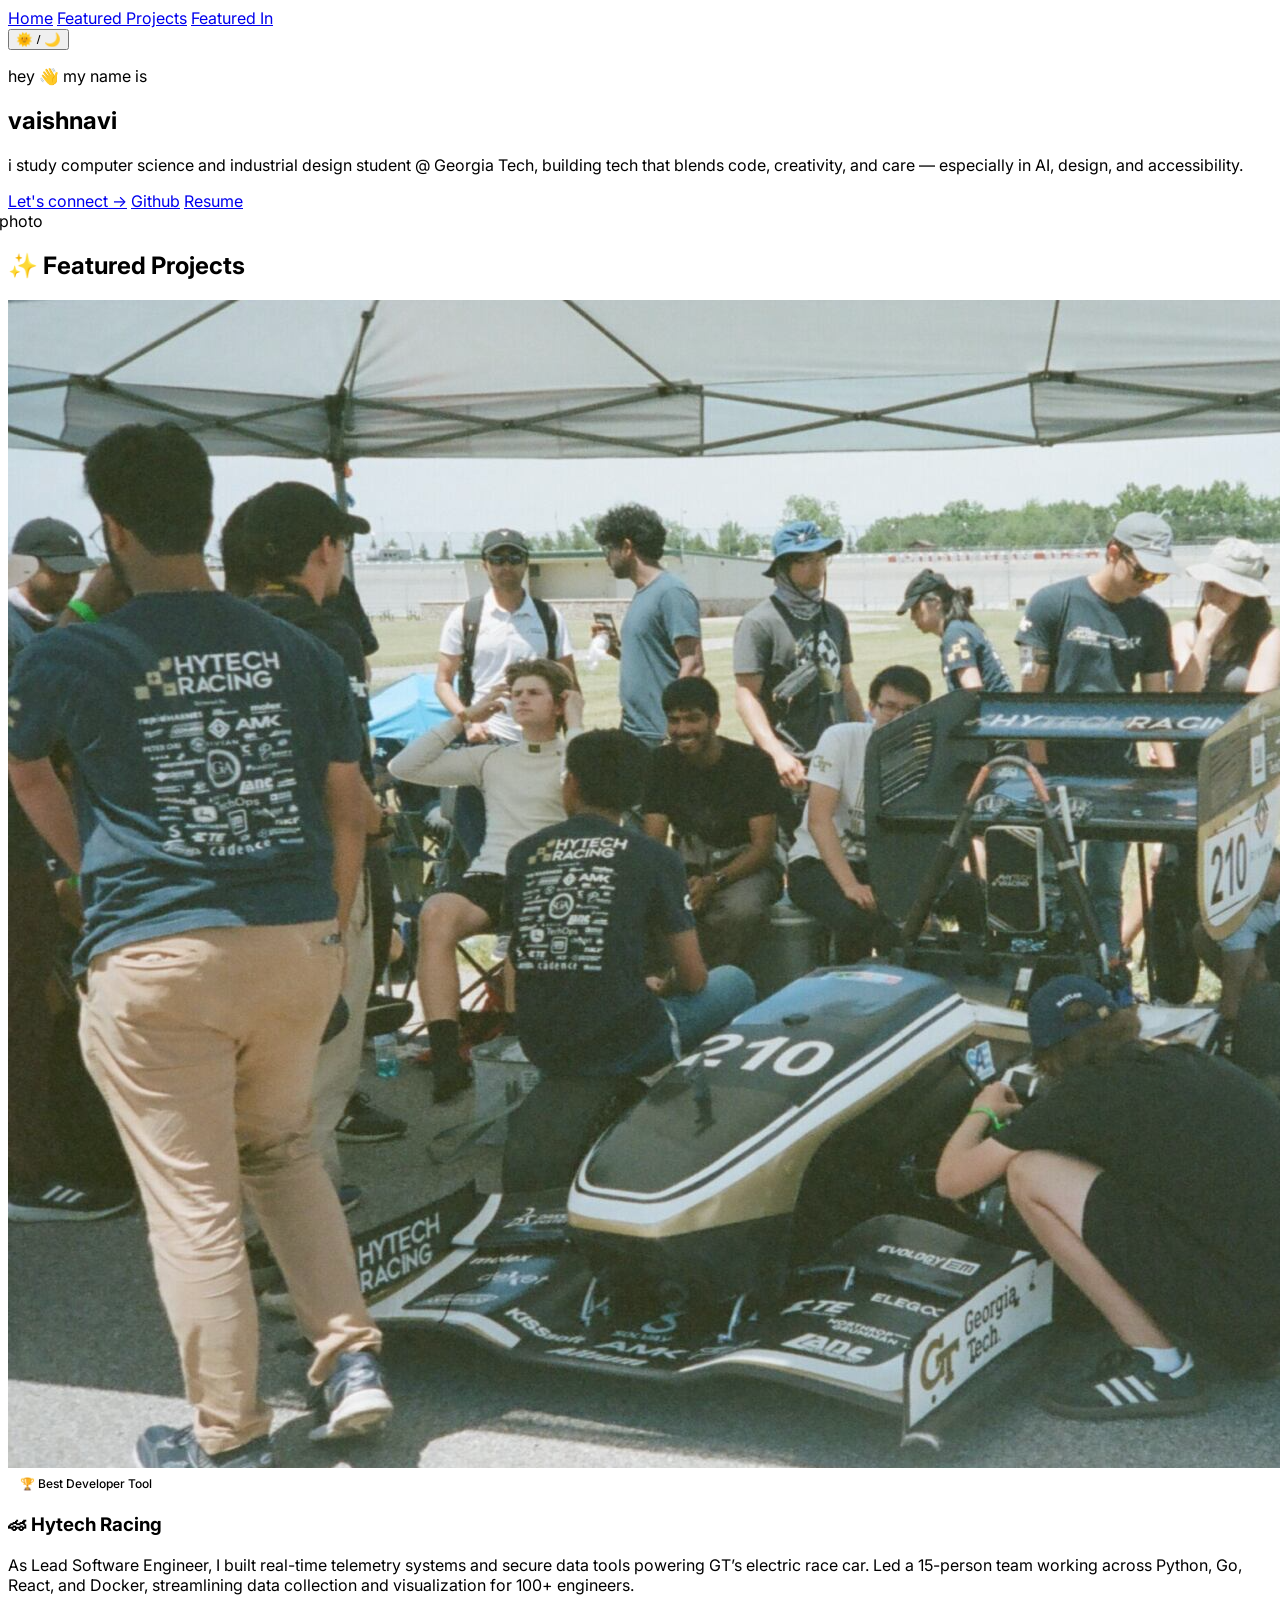
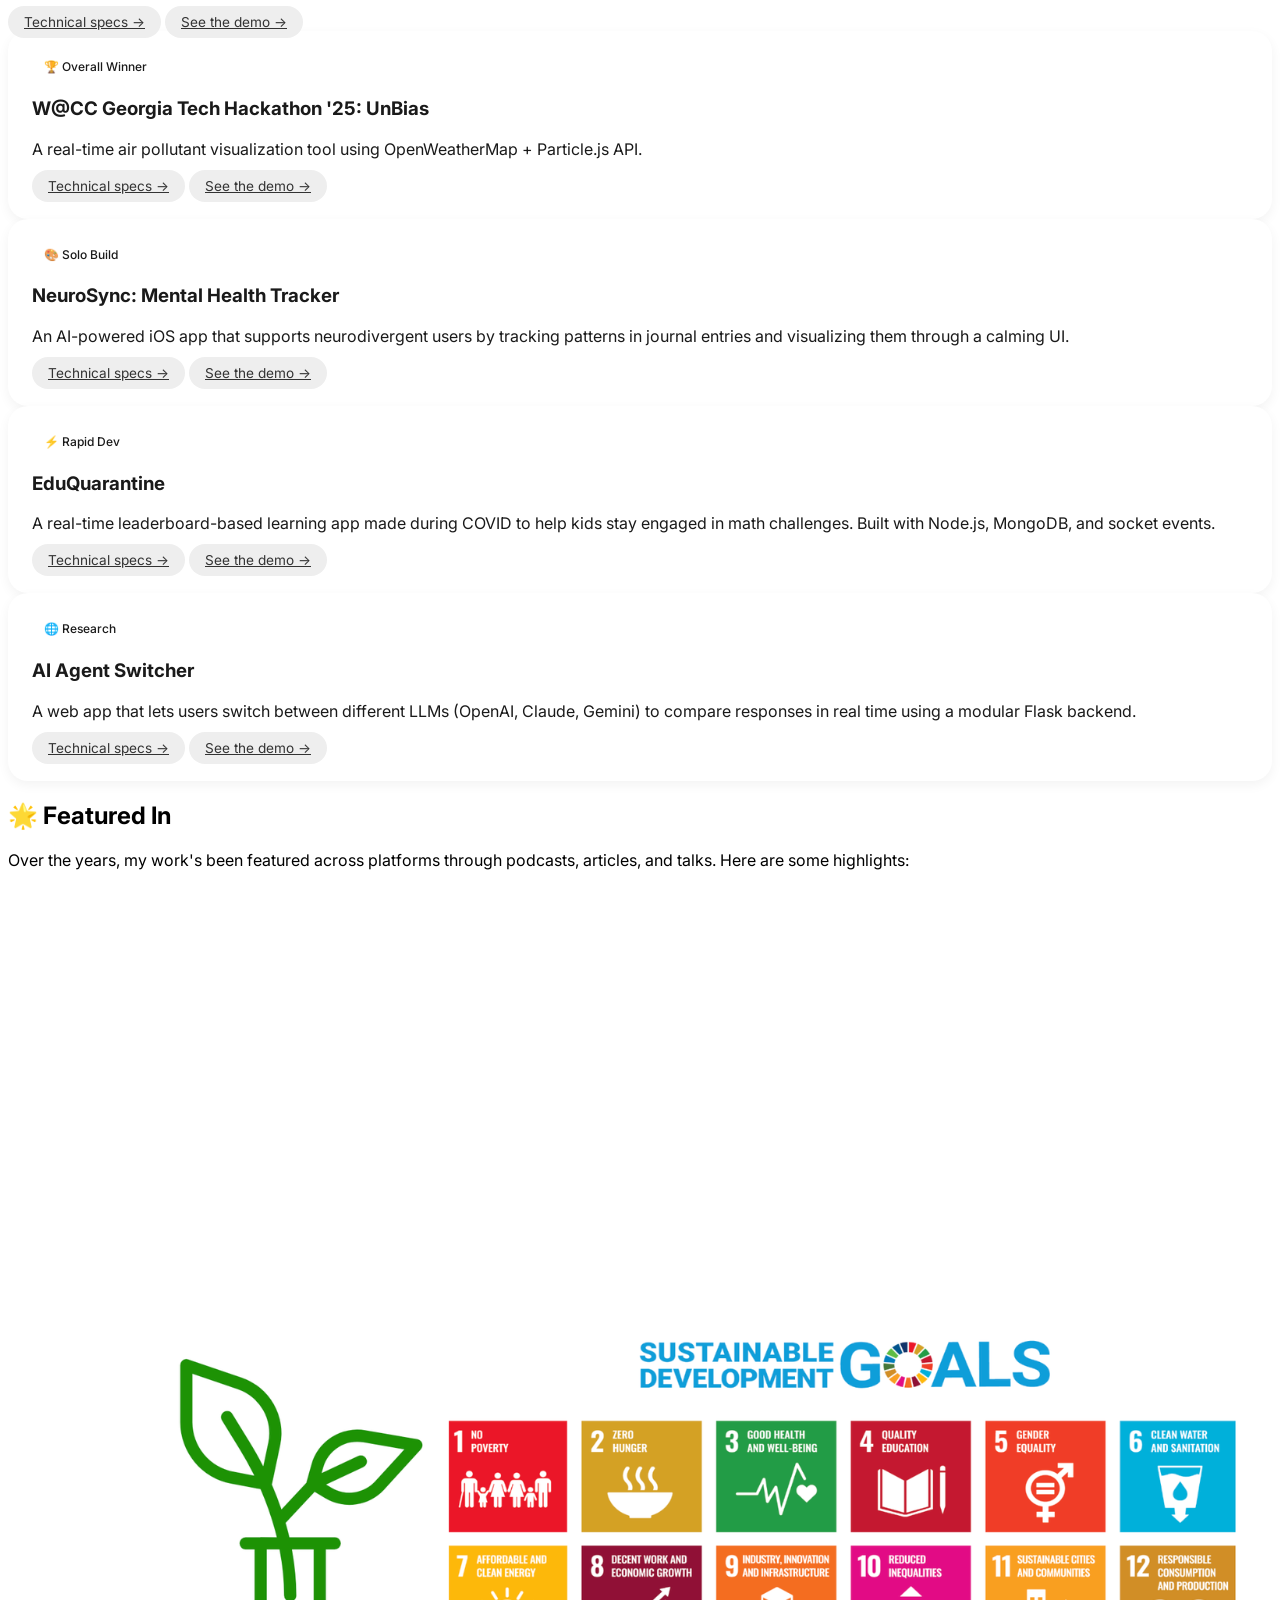
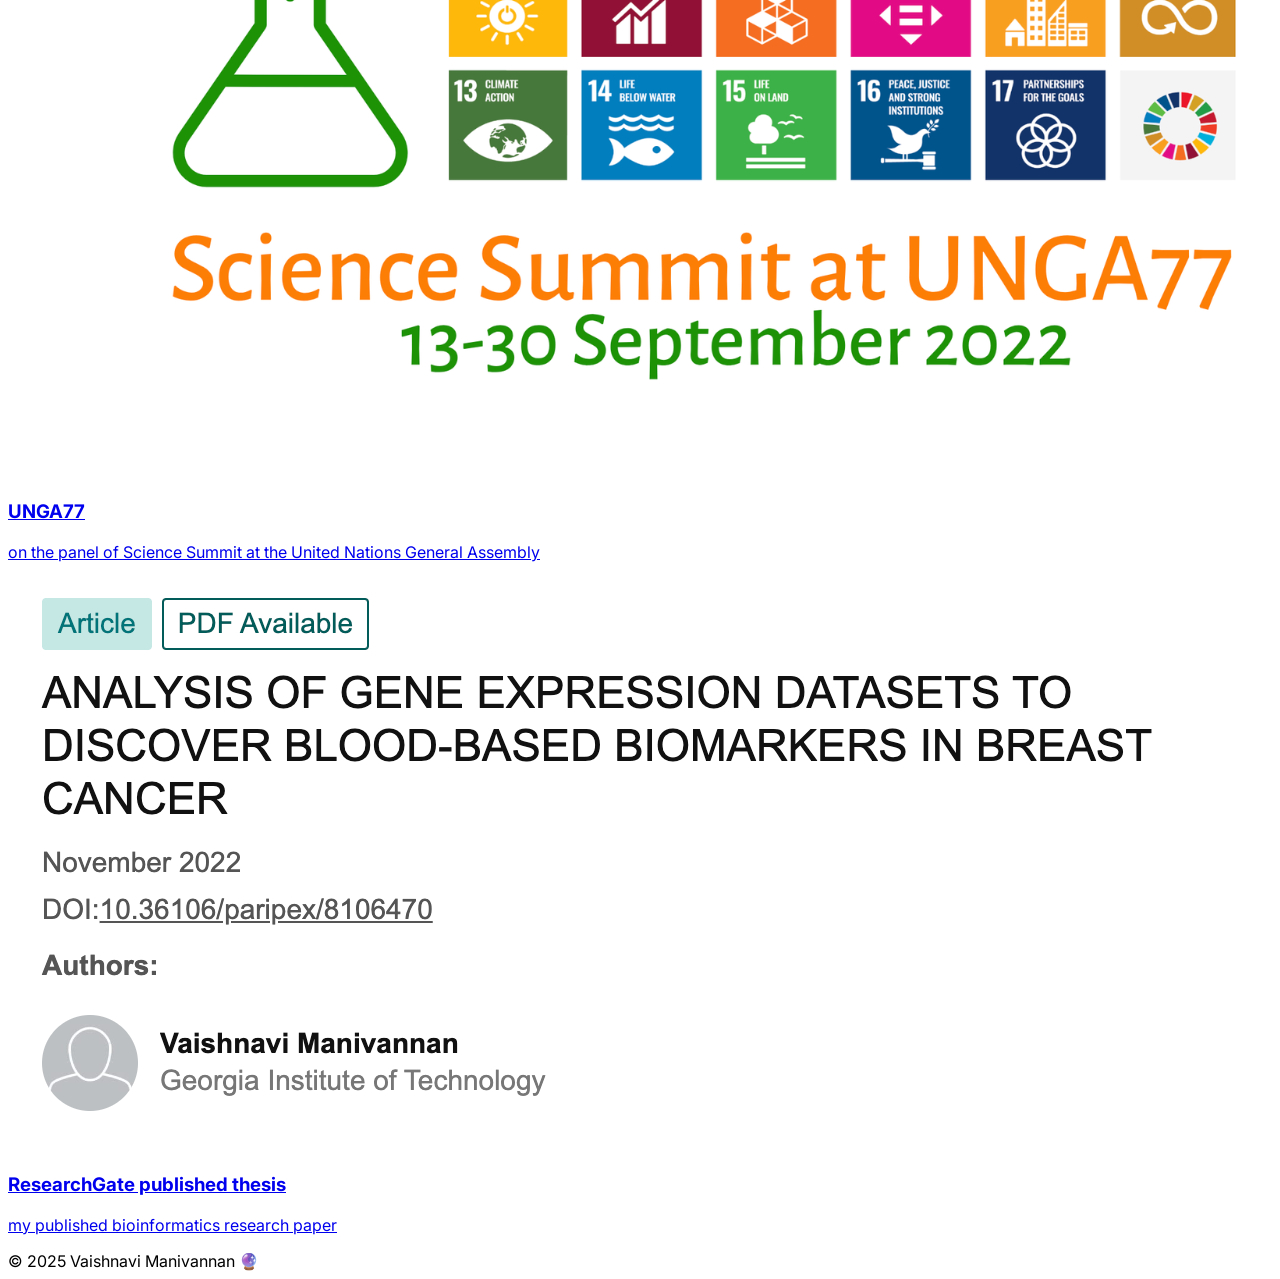
==== index.html @ a36b1615 "Adding portfolio updates" ====
<!DOCTYPE html>
<html lang="en" class="scroll-smooth">
<head>
  <meta charset="UTF-8">
  <title>Vaishnavi — Portfolio</title>
  <meta name="viewport" content="width=device-width, initial-scale=1.0">
  <script src="https://cdn.tailwindcss.com"></script>
  <link href="https://fonts.googleapis.com/css2?family=Inter&display=swap" rel="stylesheet">
  <link rel="stylesheet" href="style.css">
  <style>
    body {
      font-family: 'Inter', sans-serif;
      transition: background-color 0.3s, color 0.3s;
    }

    @keyframes wiggle {
      0%, 100% { transform: rotate(0deg); }
      25% { transform: rotate(10deg); }
      75% { transform: rotate(-10deg); }
    }

    .animate-wiggle {
      display: inline-block;
      animation: wiggle 1.2s infinite ease-in-out;
    }
  </style>
</head>

<body class="bg-white dark:bg-[#181818] text-black dark:text-white transition-colors duration-300">

  <!-- Navigation Bar -->
  <nav class="sticky top-0 z-50 bg-white/80 dark:bg-[#181818]/80 backdrop-blur-md shadow-sm">
    <div class="max-w-6xl mx-auto flex items-center justify-between px-6 py-4">
      <div class="flex space-x-6 font-medium text-sm">
        <a href="#home" class="hover:text-blue-500 transition">Home</a>
        <a href="#projects" class="hover:text-blue-500 transition">Featured Projects</a>
        <a href="#featured" class="hover:text-blue-500 transition">Featured In</a>
      </div>
      <button onclick="toggleMode()" class="px-3 py-1 text-sm rounded-full border border-gray-300 dark:border-white">
        🌞 / 🌙
      </button>
    </div>
  </nav>

  <!-- Hero Section -->
  <section class="px-6 md:px-20 py-20 bg-white dark:bg-[#181818] transition-colors duration-300">
    <div class="max-w-6xl mx-auto flex flex-col md:flex-row items-center justify-between">
      <!-- Left (Text) -->
      <div class="ml-[90px] text-left">
        <p class="text-xl md:text-2xl font-medium mb-2 text-black dark:text-gray-200">
          hey <span class="inline-block animate-wiggle">👋</span> my name is
        </p>
        <h1 class="text-4xl md:text-6xl font-bold italic text-[#fffeb8] font-serif">
          vaishnavi 
        </h1>
        <p class="mt-4 max-w-xl text-sm text-gray-700 dark:text-gray-300">
          i study computer science and industrial design student @ Georgia Tech, building tech that blends code, creativity, and care — especially in AI, design, and accessibility.
        </p>

        <!-- Buttons Row -->
        <div class="mt-6 flex flex-wrap gap-3 justify-center md:justify-start">
          <a href="https://www.linkedin.com/in/vmanivannan/" class="text-sm font-medium px-5 py-2 rounded-full bg-blue-500 text-white hover:bg-blue-600 transition">Let's connect →</a>
          <a href="https://github.com/vaaishnavi" target="_blank" class="text-sm font-medium px-5 py-2 rounded-full bg-[#b8c7bd] text-white hover:opacity-90 transition">Github</a>
          <a href="/VM.pdf" target="_blank" class="text-sm font-medium px-5 py-2 rounded-full bg-[#d4d88b] text-white hover:opacity-90 transition">Resume</a>
        </div>
      </div>

      <!-- Right (Image) -->
      <div class="mt-10 md:mt-0 md:ml-10">
        <img src="headshot.png" alt="Vaishnavi photo" class="w-64 md:w-80 rounded-full shadow-lg" style="position: relative; left: -100px;" />
      </div>
    </div>
  </section>

  <!-- Projects -->
  <section class="py-20 px-4 bg-white dark:bg-[#181818] transition-colors duration-300" 
            id = "projects">
    <h2 class="text-3xl text-center font-semibold mb-10 text-black dark:text-white">✨ Featured Projects</h2>

    <div class="grid md:grid-cols-2 gap-8 max-w-5xl mx-auto">
    <div class="relative rounded-xl overflow-hidden shadow-lg text-white">
        <!-- Background image -->
      <img src="hytech.png" alt="Background" class="absolute inset-0 w-full h-full object-cover z-0" />
      
        <!-- Overlay (for darkening image) -->
      <div class="absolute inset-0 bg-black bg-opacity-50 z-10"></div>
      <!-- Project 1 -->
      <div class="relative z-20 p-6">
        <span class="badge bg-yellow-300">🏆 Best Developer Tool</span>
        <h3 class="text-xl font-bold mt-4">🏎 Hytech Racing</h3>
        <p class="mt-2 text-sm">As Lead Software Engineer, I built real-time telemetry systems and secure data tools powering GT’s electric race car. Led a 15-person team working across Python, Go, React, and Docker, streamlining data collection and visualization for 100+ engineers.</p>
        
        <div class="mt-4 flex gap-3">
          <a href="https://github.com/hytech-racing" class="tag-btn">Technical specs →</a>
          <a href="#" class="tag-btn">See the demo →</a>
        </div>
      </div>
    </div>


      <!-- Project 2 -->
      <div class="project-card">
        <span class="badge bg-green-400">🏆 Overall Winner</span>
        <h3 class="text-xl font-bold mt-4">W@CC Georgia Tech Hackathon '25: UnBias</h3>
        <p class="mt-2 text-sm">A real-time air pollutant visualization tool using OpenWeatherMap + Particle.js API.</p>
        <div class="mt-4 flex gap-2">
          <a href="https://github.com/vaaishnavi/unBias" class="tag-btn">Technical specs →</a>
          <a href="https://devpost.com/software/unbias-1b2t3z" class="tag-btn">See the demo →</a>
        </div>
      </div>

      <!-- Project 3 -->
      <div class="project-card">
        <span class="badge bg-pink-300">🎨 Solo Build</span>
        <h3 class="text-xl font-bold mt-4">NeuroSync: Mental Health Tracker</h3>
        <p class="mt-2 text-sm">An AI-powered iOS app that supports neurodivergent users by tracking patterns in journal entries and visualizing them through a calming UI.</p>
        <div class="mt-4 flex gap-2">
          <a href="#" class="tag-btn">Technical specs →</a>
          <a href="#" class="tag-btn">See the demo →</a>
        </div>
      </div>

      <!-- Project 4 -->
      <div class="project-card">
        <span class="badge bg-purple-300">⚡ Rapid Dev</span>
        <h3 class="text-xl font-bold mt-4">EduQuarantine</h3>
        <p class="mt-2 text-sm">A real-time leaderboard-based learning app made during COVID to help kids stay engaged in math challenges. Built with Node.js, MongoDB, and socket events.</p>
        <div class="mt-4 flex gap-2">
          <a href="#" class="tag-btn">Technical specs →</a>
          <a href="#" class="tag-btn">See the demo →</a>
        </div>
      </div>

      <!-- Project 5 -->
      <div class="project-card">
        <span class="badge bg-blue-300">🌐 Research</span>
        <h3 class="text-xl font-bold mt-4">AI Agent Switcher</h3>
        <p class="mt-2 text-sm">A web app that lets users switch between different LLMs (OpenAI, Claude, Gemini) to compare responses in real time using a modular Flask backend.</p>
        <div class="mt-4 flex gap-2">
          <a href="#" class="tag-btn">Technical specs →</a>
          <a href="#" class="tag-btn">See the demo →</a>
        </div>
      </div>
    </div>
  </section>
  
  <!-- Featured In Section -->
  <section class="py-20 px-4 bg-white dark:bg-[#181818] transition-colors duration-300" id = "featured">
    <h2 class="text-3xl text-center font-semibold mb-10 text-black dark:text-white">🌟 Featured In</h2>
  
    <p class="max-w-3xl mx-auto text-center text-gray-700 dark:text-gray-300 mb-10">
      Over the years, my work's been featured across platforms through podcasts, articles, and talks. Here are some highlights:
    </p>
  
    <div class="grid md:grid-cols-3 gap-8 max-w-6xl mx-auto">
      <!-- Podcast Embed Example -->
      <iframe style="border-radius:12px" src="https://open.spotify.com/embed/show/2CXTQE623lfpGrdzslCeOf?utm_source=generator" width="100%" height="352" frameBorder="0" allowfullscreen="" allow="autoplay; clipboard-write; encrypted-media; fullscreen; picture-in-picture" loading="lazy"></iframe>
  
      <!-- Website Preview Card -->
      <a href="https://ssunga77.sched.com/event/14WFb/ref-19047-bridging-the-gender-gap-in-steam-the-youth-perspective" target="_blank" class="relative block rounded-xl overflow-hidden shadow-md hover:shadow-xl transition">
        <img src="article-preview.jpg" alt="Article preview" class="w-full h-48 object-cover">
        <div class="absolute bottom-0 bg-black/70 text-white w-full p-4">
          <h3 class="text-lg font-semibold">UNGA77</h3>
          <p class="text-sm">on the panel of Science Summit at the United Nations General Assembly</p>
        </div>
      </a>
      <!-- Website Preview Card -->
      <a href="https://www.researchgate.net/publication/366220136_ANALYSIS_OF_GENE_EXPRESSION_DATASETS_TO_DISCOVER_BLOOD-BASED_BIOMARKERS_IN_BREAST_CANCER" target="_blank" class="relative block rounded-xl overflow-hidden shadow-md hover:shadow-xl transition">
        <img src="researchgate.jpg" alt="Research Gate " class="w-full h-48 object-cover">
        <div class="absolute bottom-0 bg-black/70 text-white w-full p-4">
          <h3 class="text-lg font-semibold">ResearchGate published thesis</h3>
          <p class="text-sm">my published bioinformatics research paper</p>
        </div>
      </a>
  
      <!-- TEDx or YouTube Video 
      <iframe width="100%" height="215" src="https://www.researchgate.net/publication/366220136_ANALYSIS_OF_GENE_EXPRESSION_DATASETS_TO_DISCOVER_BLOOD-BASED_BIOMARKERS_IN_BREAST_CANCER" title="ResearchGate" frameborder="0" allowfullscreen class="rounded-xl"></iframe>
    </div>
  </section> -->


  <!-- Footer -->
  <footer class="text-center text-sm py-6 text-gray-500 dark:text-gray-400 text-center">
    © 2025 Vaishnavi Manivannan 🔮 
  </footer>

  <script>
    function toggleMode() {
      document.documentElement.classList.toggle("dark");
    }
  </script>
</body>
</html>
---- style.css ----
.project-card {
    background-color: #ffffff;
    color: #1a1a1a;
    padding: 1.5rem;
    border-radius: 1.25rem;
    box-shadow: 0 4px 12px rgba(0, 0, 0, 0.05);
    transition: background-color 0.3s ease, color 0.3s ease;
  }
  
  html.dark .project-card {
    background-color: #262626;
    color: white;
  }
  
  .badge {
    font-size: 0.75rem;
    padding: 0.25rem 0.75rem;
    border-radius: 9999px;
    font-weight: 500;
    display: inline-block;
  }
  
  .tag-btn {
    font-size: 0.85rem;
    padding: 0.5rem 1rem;
    border-radius: 9999px;
    background-color: #eee;
    color: #333;
    transition: background 0.2s ease;
  }
  
  .tag-btn:hover {
    background-color: #ddd;
  }
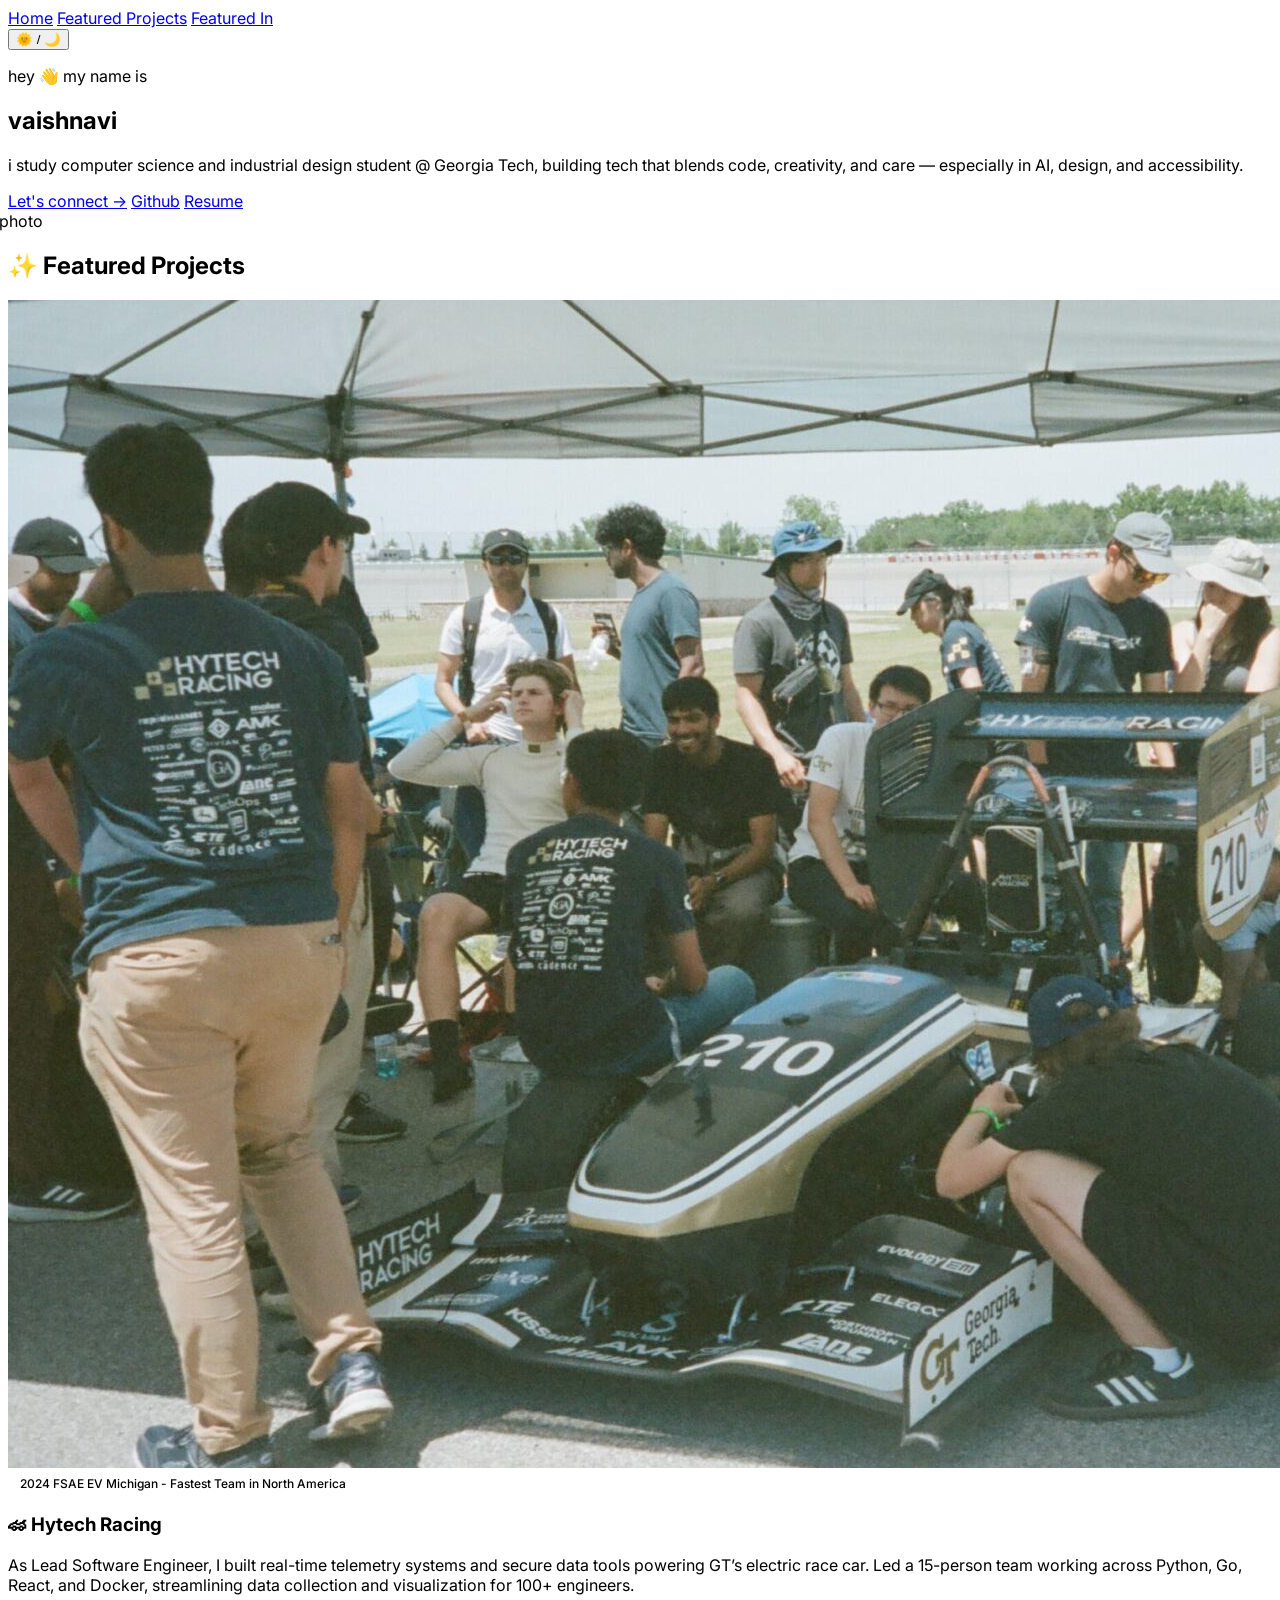
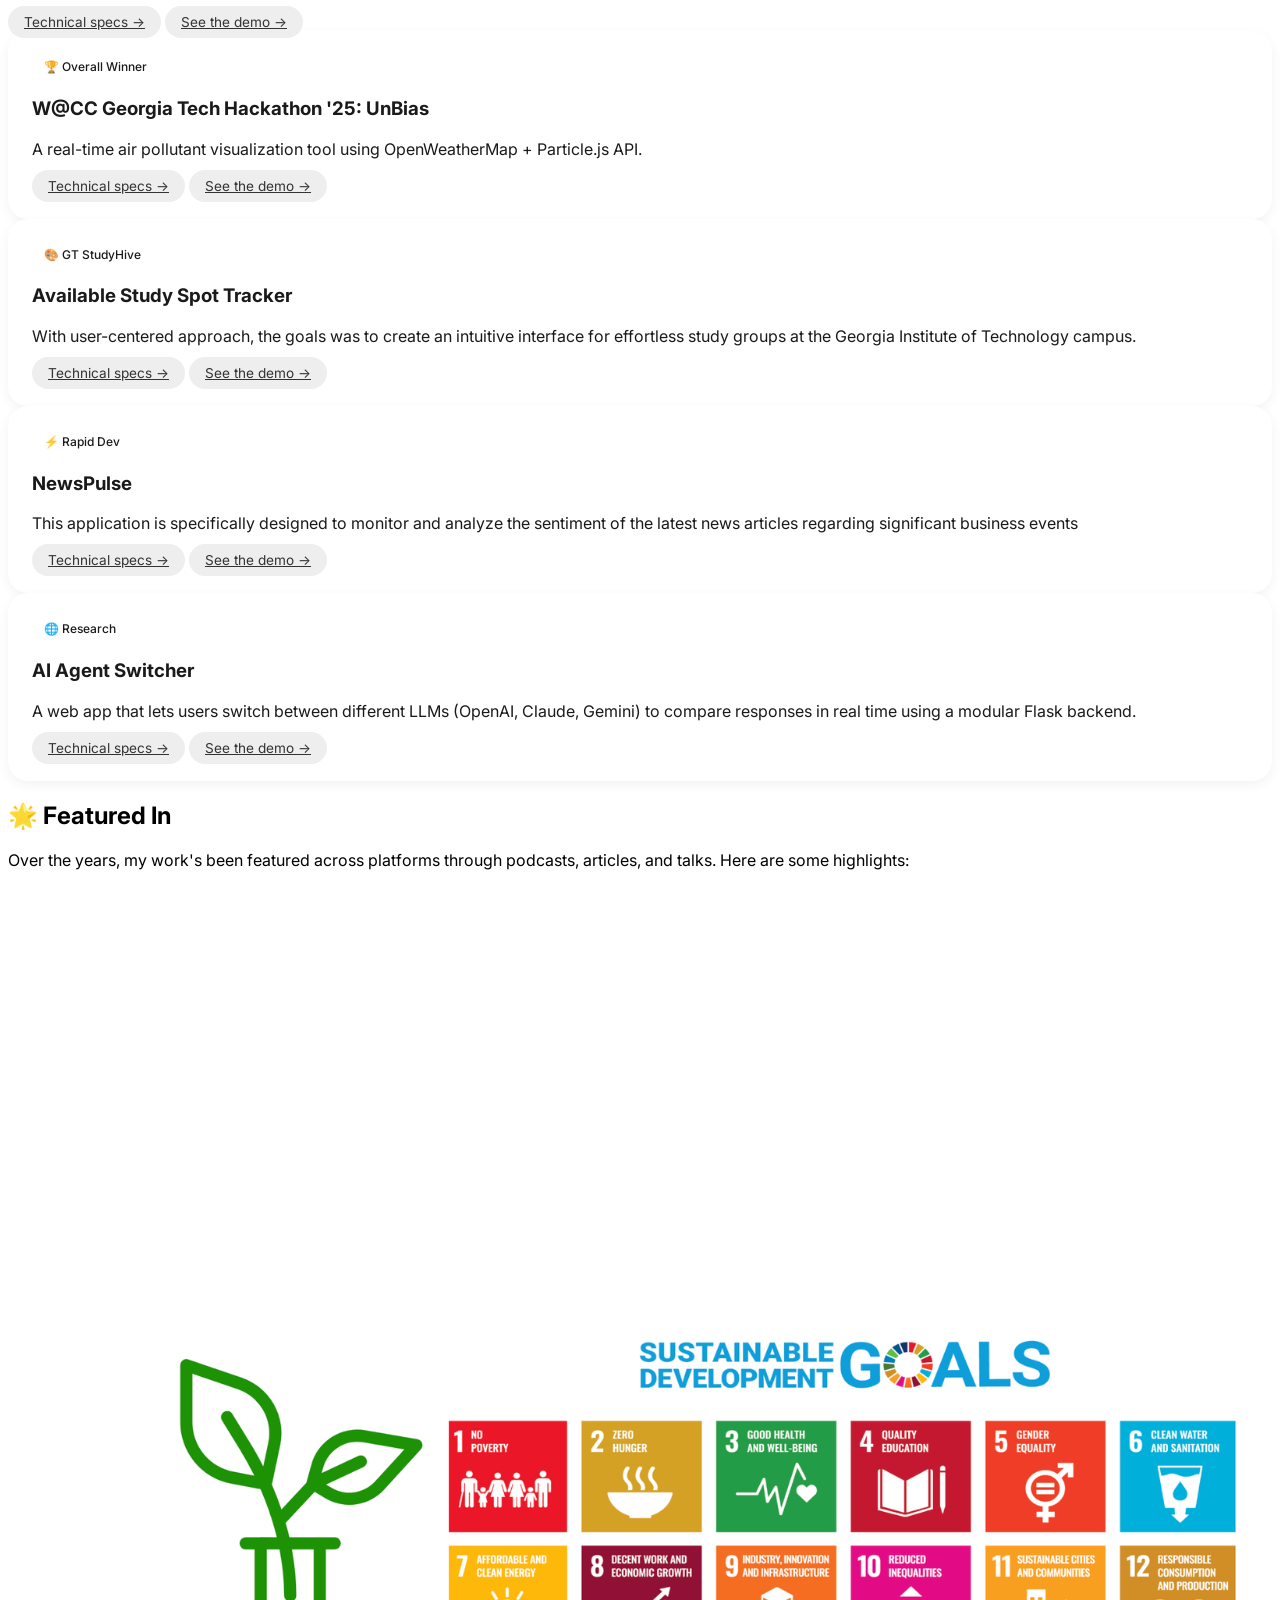
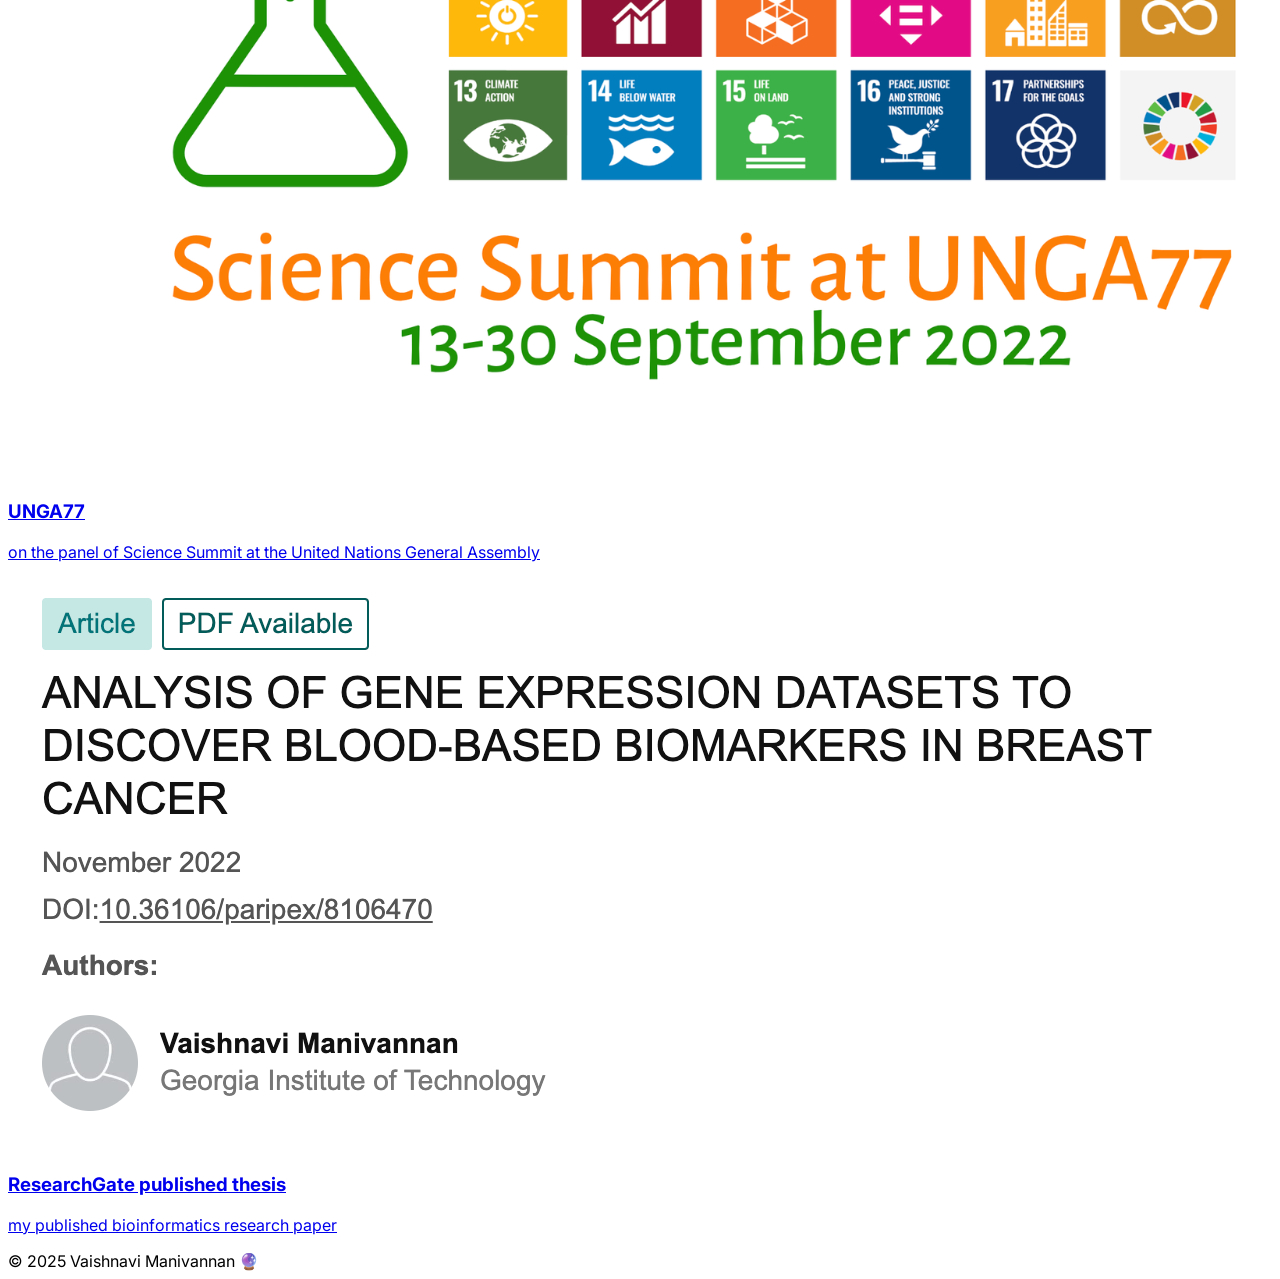
==== commit 859cff66: "Update index.html with new changes" ====
--- a/index.html
+++ b/index.html
@@ -86,7 +86,7 @@
       <div class="absolute inset-0 bg-black bg-opacity-50 z-10"></div>
       <!-- Project 1 -->
       <div class="relative z-20 p-6">
-        <span class="badge bg-yellow-300">🏆 Best Developer Tool</span>
+        <span class="badge bg-yellow-300">2024 FSAE EV Michigan - Fastest Team in North America</span>
         <h3 class="text-xl font-bold mt-4">🏎 Hytech Racing</h3>
         <p class="mt-2 text-sm">As Lead Software Engineer, I built real-time telemetry systems and secure data tools powering GT’s electric race car. Led a 15-person team working across Python, Go, React, and Docker, streamlining data collection and visualization for 100+ engineers.</p>
         
@@ -111,23 +111,23 @@
 
       <!-- Project 3 -->
       <div class="project-card">
-        <span class="badge bg-pink-300">🎨 Solo Build</span>
-        <h3 class="text-xl font-bold mt-4">NeuroSync: Mental Health Tracker</h3>
-        <p class="mt-2 text-sm">An AI-powered iOS app that supports neurodivergent users by tracking patterns in journal entries and visualizing them through a calming UI.</p>
+        <span class="badge bg-pink-300">🎨 GT StudyHive</span>
+        <h3 class="text-xl font-bold mt-4">Available Study Spot Tracker</h3>
+        <p class="mt-2 text-sm">With user-centered approach, the goals was to create an intuitive interface for effortless study groups at the Georgia Institute of Technology campus.</p>
         <div class="mt-4 flex gap-2">
-          <a href="#" class="tag-btn">Technical specs →</a>
-          <a href="#" class="tag-btn">See the demo →</a>
+          <a href="https://github.com/vaaishnavi/GTStudyHive" class="tag-btn">Technical specs →</a>
+          <a href="https://github.com/vaaishnavi/GTStudyHive" class="tag-btn">See the demo →</a>
         </div>
       </div>
 
       <!-- Project 4 -->
       <div class="project-card">
         <span class="badge bg-purple-300">⚡ Rapid Dev</span>
-        <h3 class="text-xl font-bold mt-4">EduQuarantine</h3>
-        <p class="mt-2 text-sm">A real-time leaderboard-based learning app made during COVID to help kids stay engaged in math challenges. Built with Node.js, MongoDB, and socket events.</p>
+        <h3 class="text-xl font-bold mt-4">NewsPulse</h3>
+        <p class="mt-2 text-sm">This application is specifically designed to monitor and analyze the sentiment of the latest news articles regarding significant business events</p>
         <div class="mt-4 flex gap-2">
-          <a href="#" class="tag-btn">Technical specs →</a>
-          <a href="#" class="tag-btn">See the demo →</a>
+          <a href="https://github.com/vaaishnavi/NewsPulse" class="tag-btn">Technical specs →</a>
+          <a href="https://github.com/vaaishnavi/NewsPulse" class="tag-btn">See the demo →</a>
         </div>
       </div>
 
@@ -137,8 +137,8 @@
         <h3 class="text-xl font-bold mt-4">AI Agent Switcher</h3>
         <p class="mt-2 text-sm">A web app that lets users switch between different LLMs (OpenAI, Claude, Gemini) to compare responses in real time using a modular Flask backend.</p>
         <div class="mt-4 flex gap-2">
-          <a href="#" class="tag-btn">Technical specs →</a>
-          <a href="#" class="tag-btn">See the demo →</a>
+          <a href="https://github.com/luna18fairy/ai-agent-files" class="tag-btn">Technical specs →</a>
+          <a href="https://github.com/luna18fairy/ai-agent-files" class="tag-btn">See the demo →</a>
         </div>
       </div>
     </div>
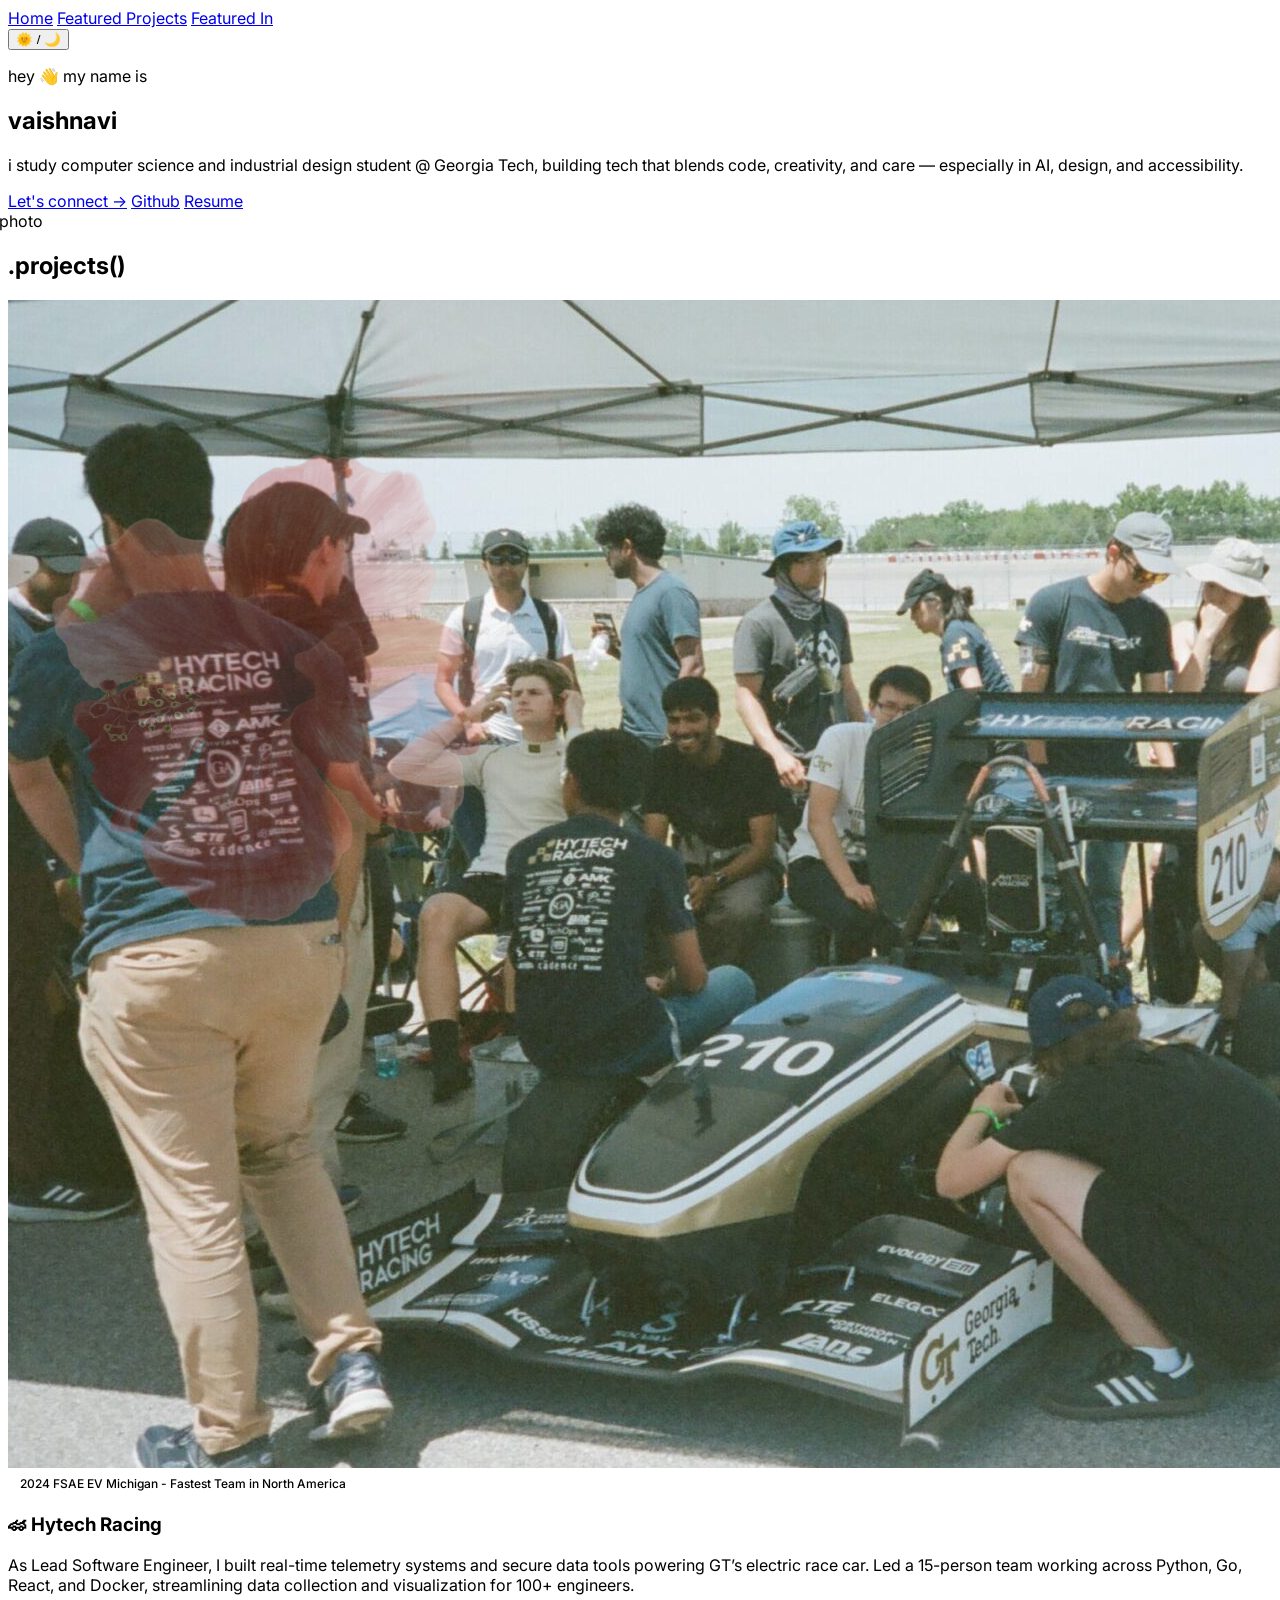
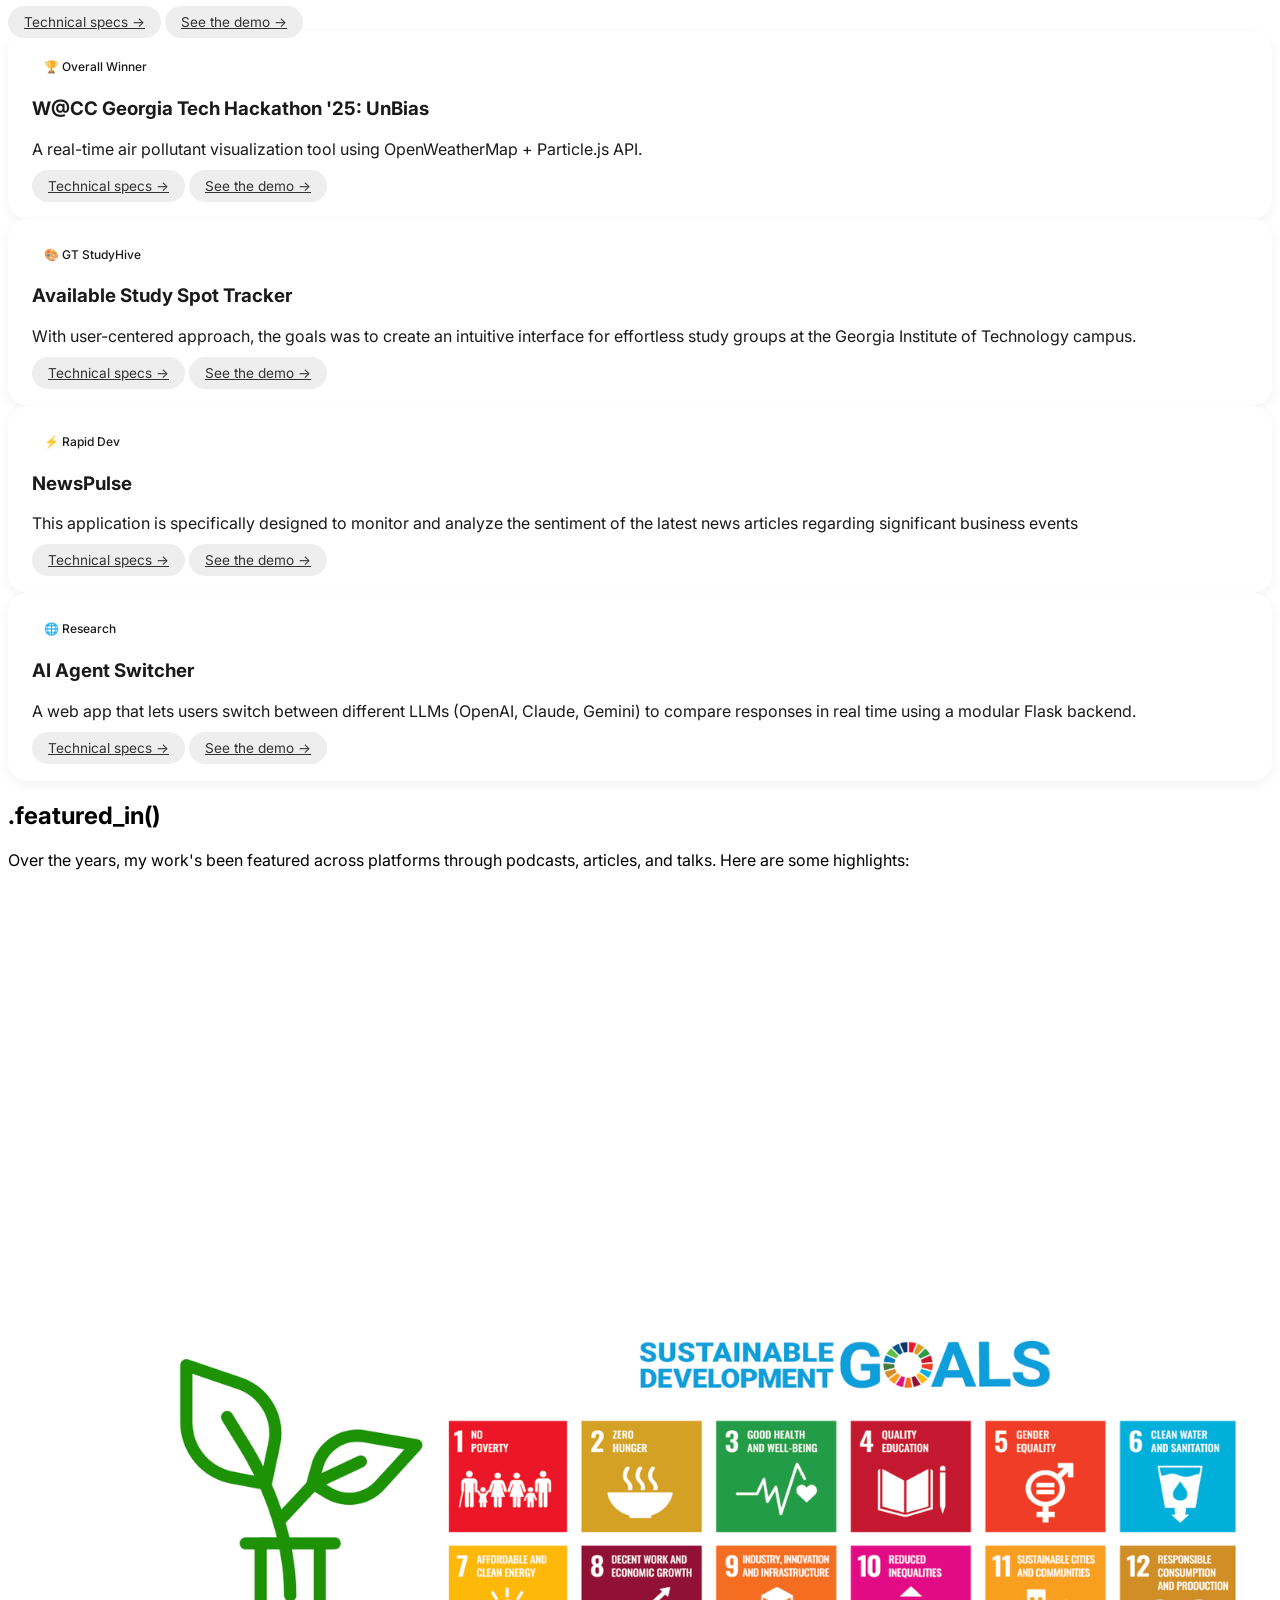
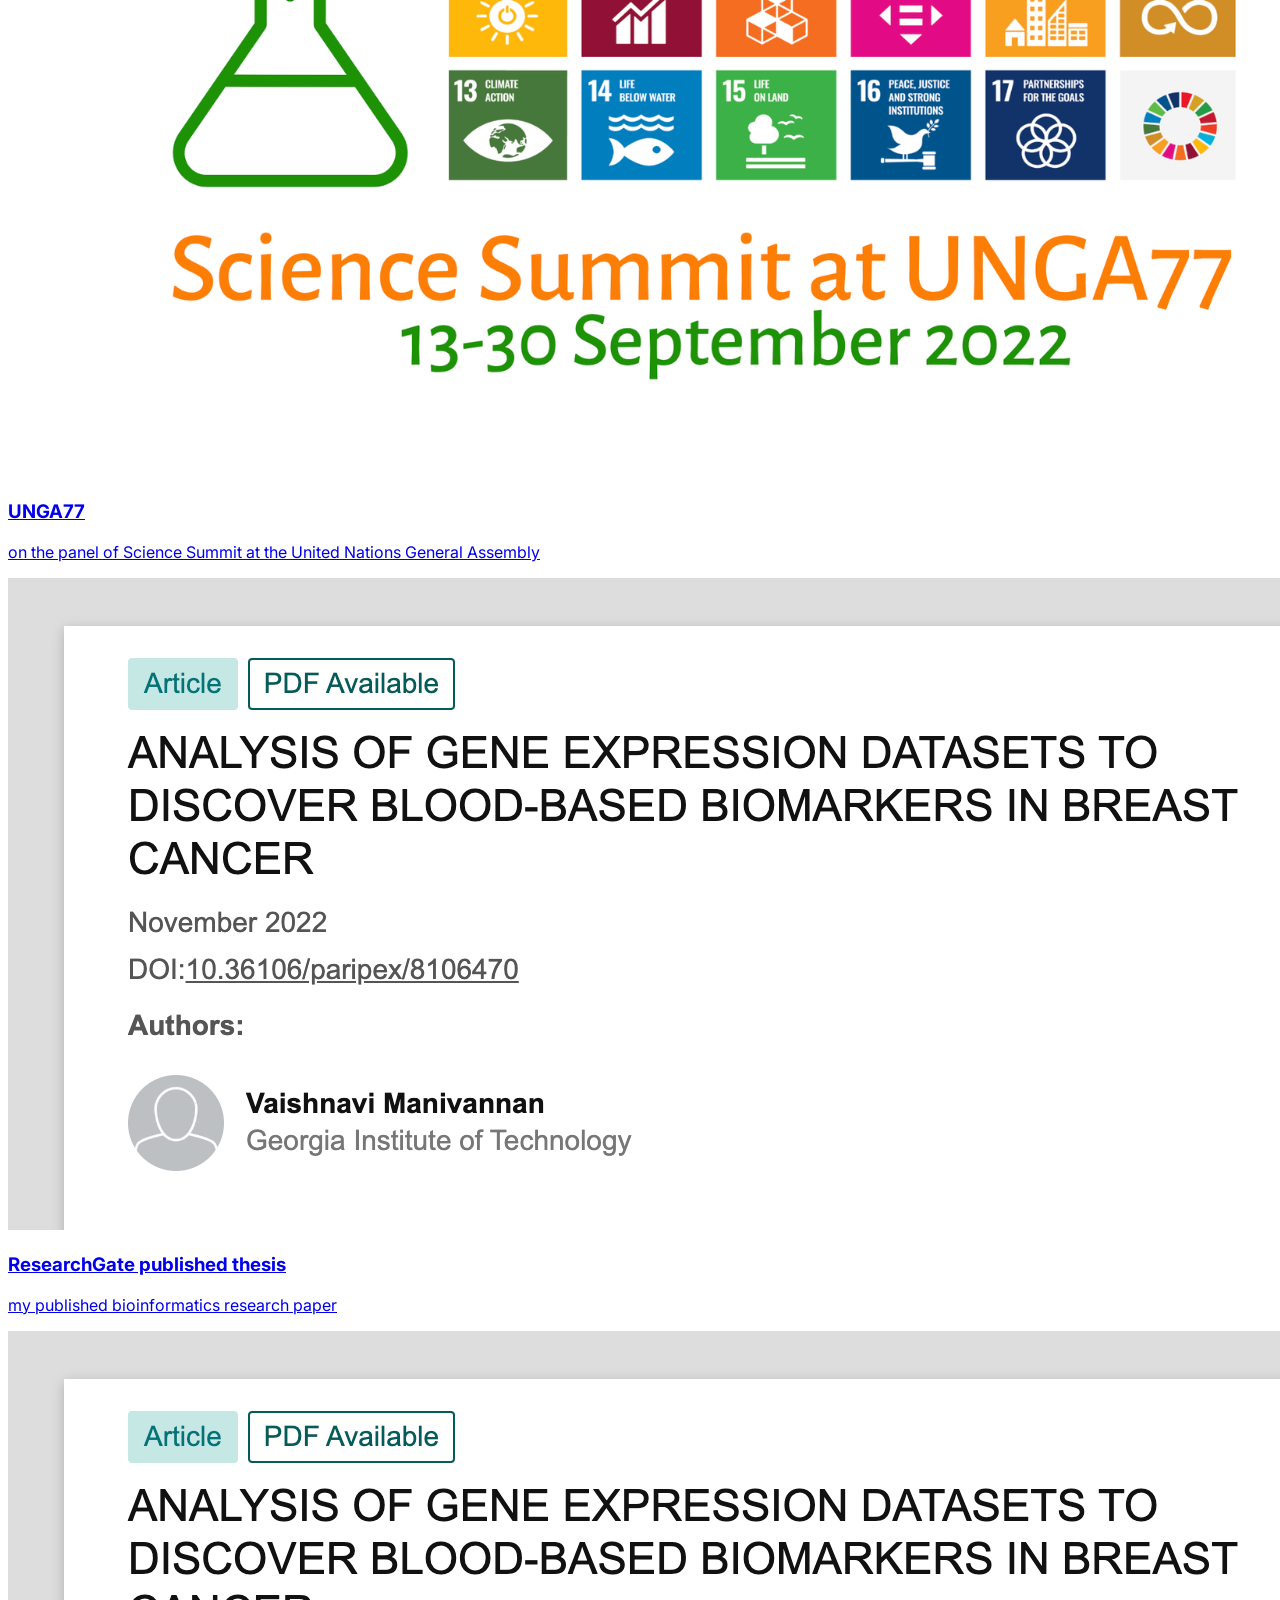
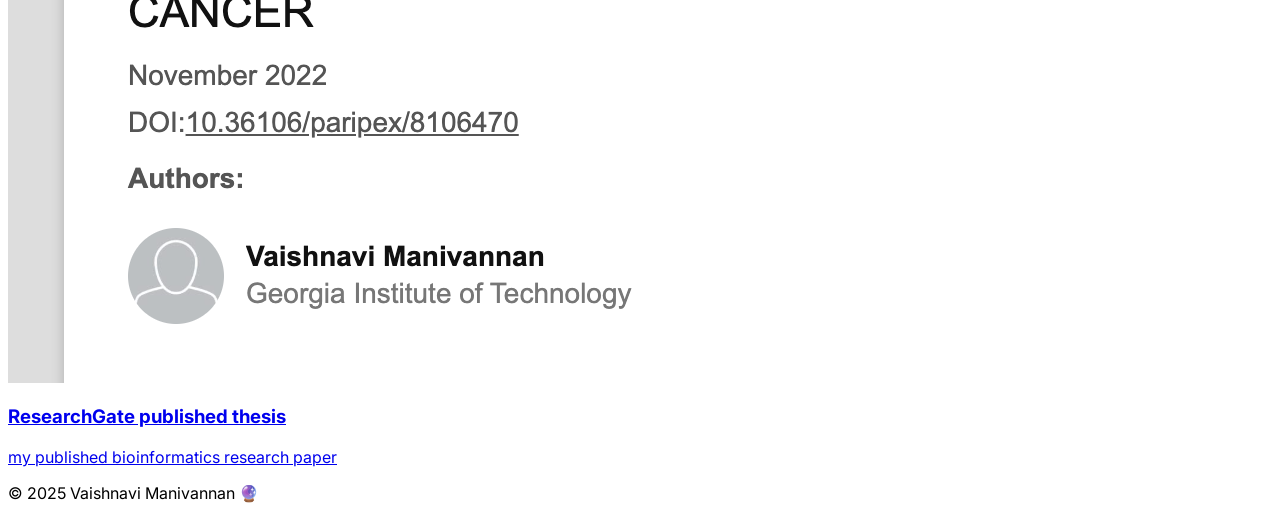
==== commit e201ed21: "Updates to index and added graphics" ====
--- a/index.html
+++ b/index.html
@@ -68,6 +68,7 @@
       <!-- Right (Image) -->
       <div class="mt-10 md:mt-0 md:ml-10">
         <img src="headshot.png" alt="Vaishnavi photo" class="w-64 md:w-80 rounded-full shadow-lg" style="position: relative; left: -100px;" />
+        <img src="hibiscus.png" alt="Flower" class="background-image" style="position: absolute; top: 370px; left: 50px; width: 450px; height: 600px; z-index: 0; opacity: 0.3;">
       </div>
     </div>
   </section>
@@ -75,7 +76,7 @@
   <!-- Projects -->
   <section class="py-20 px-4 bg-white dark:bg-[#181818] transition-colors duration-300" 
             id = "projects">
-    <h2 class="text-3xl text-center font-semibold mb-10 text-black dark:text-white">✨ Featured Projects</h2>
+    <h2 class="text-3xl text-center font-semibold mb-10 text-black dark:text-white">.projects()</h2>
 
     <div class="grid md:grid-cols-2 gap-8 max-w-5xl mx-auto">
     <div class="relative rounded-xl overflow-hidden shadow-lg text-white">
@@ -146,7 +147,7 @@
   
   <!-- Featured In Section -->
   <section class="py-20 px-4 bg-white dark:bg-[#181818] transition-colors duration-300" id = "featured">
-    <h2 class="text-3xl text-center font-semibold mb-10 text-black dark:text-white">🌟 Featured In</h2>
+    <h2 class="text-3xl text-center font-semibold mb-10 text-black dark:text-white">.featured_in()</h2>
   
     <p class="max-w-3xl mx-auto text-center text-gray-700 dark:text-gray-300 mb-10">
       Over the years, my work's been featured across platforms through podcasts, articles, and talks. Here are some highlights:
@@ -172,6 +173,14 @@
           <p class="text-sm">my published bioinformatics research paper</p>
         </div>
       </a>
+      <!-- Website Preview Card -->
+      <a href="https://www.researchgate.net/publication/366220136_ANALYSIS_OF_GENE_EXPRESSION_DATASETS_TO_DISCOVER_BLOOD-BASED_BIOMARKERS_IN_BREAST_CANCER" target="_blank" class="relative block rounded-xl overflow-hidden shadow-md hover:shadow-xl transition">
+        <img src="researchgate.jpg" alt="Research Gate " class="w-full h-48 object-cover">
+        <div class="absolute bottom-0 bg-black/70 text-white w-full p-4">
+          <h3 class="text-lg font-semibold">ResearchGate published thesis</h3>
+          <p class="text-sm">my published bioinformatics research paper</p>
+        </div>
+      </a>
   
       <!-- TEDx or YouTube Video 
       <iframe width="100%" height="215" src="https://www.researchgate.net/publication/366220136_ANALYSIS_OF_GENE_EXPRESSION_DATASETS_TO_DISCOVER_BLOOD-BASED_BIOMARKERS_IN_BREAST_CANCER" title="ResearchGate" frameborder="0" allowfullscreen class="rounded-xl"></iframe>
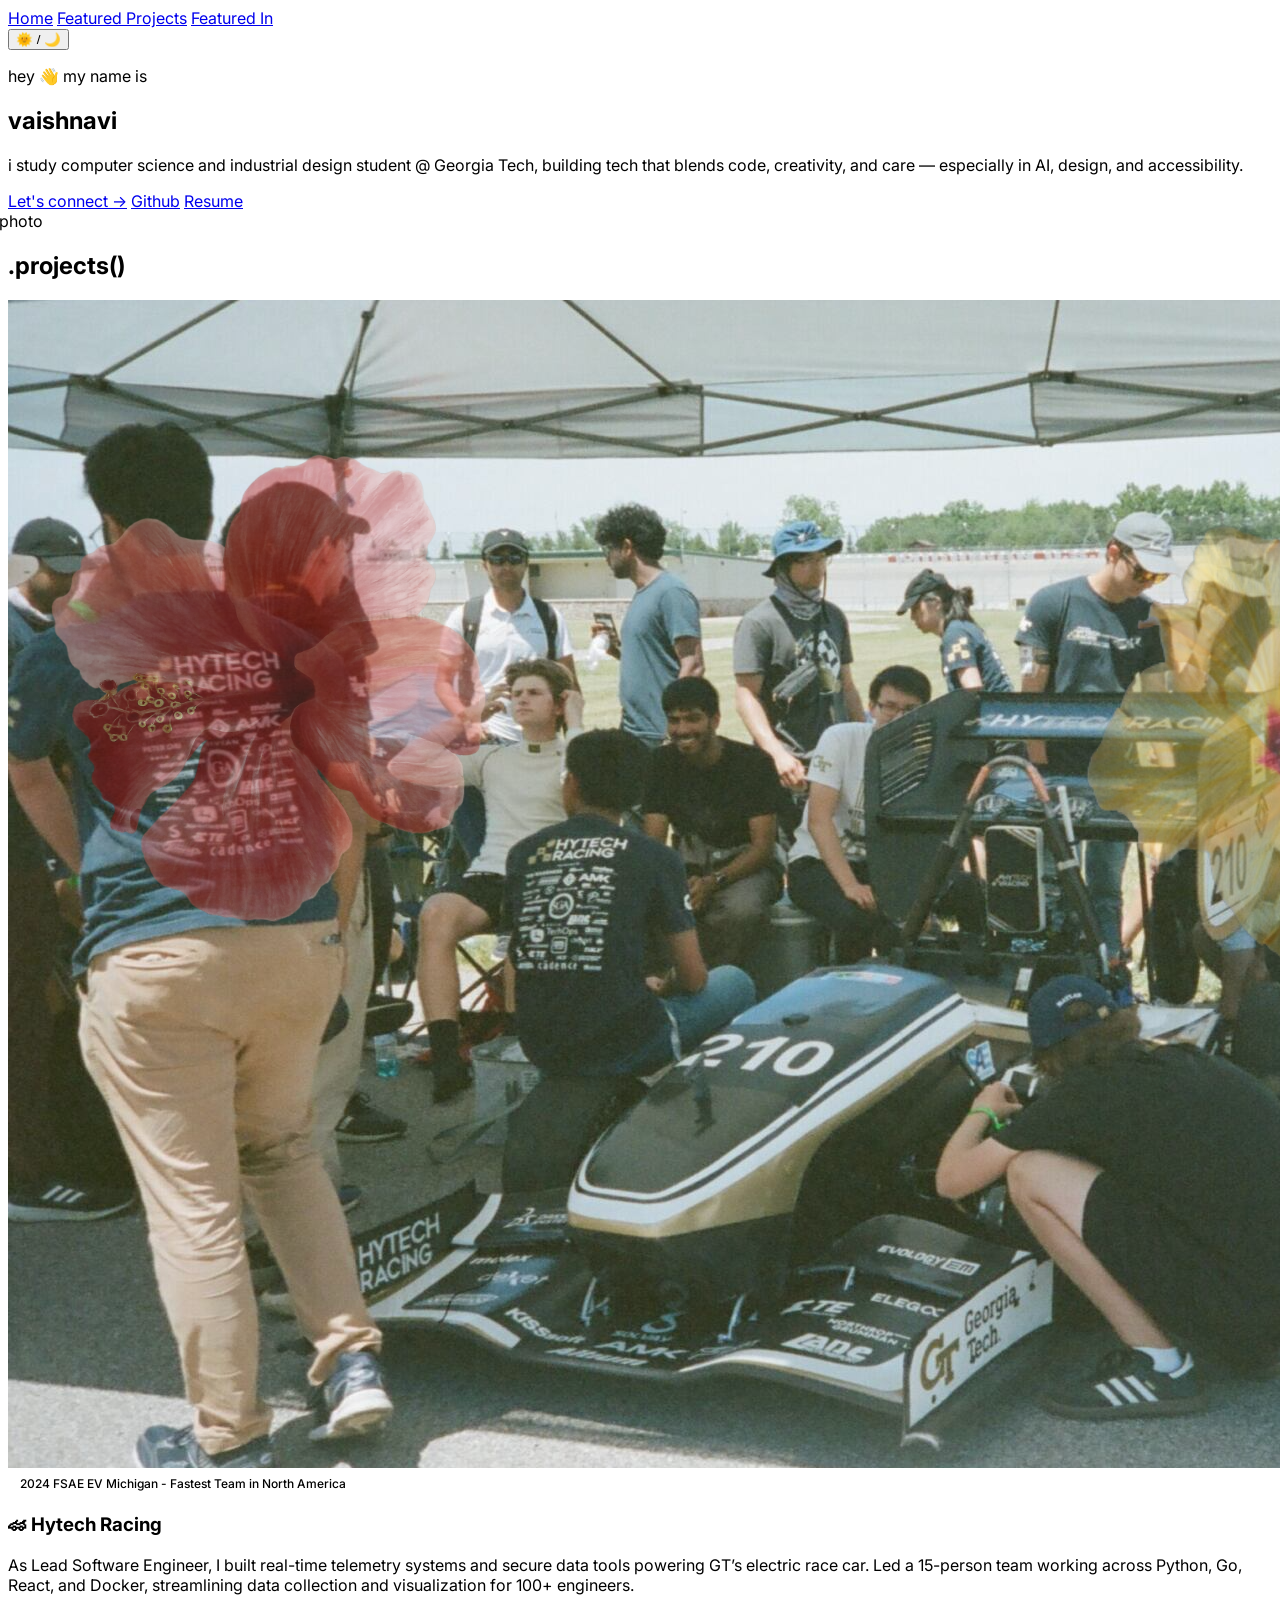
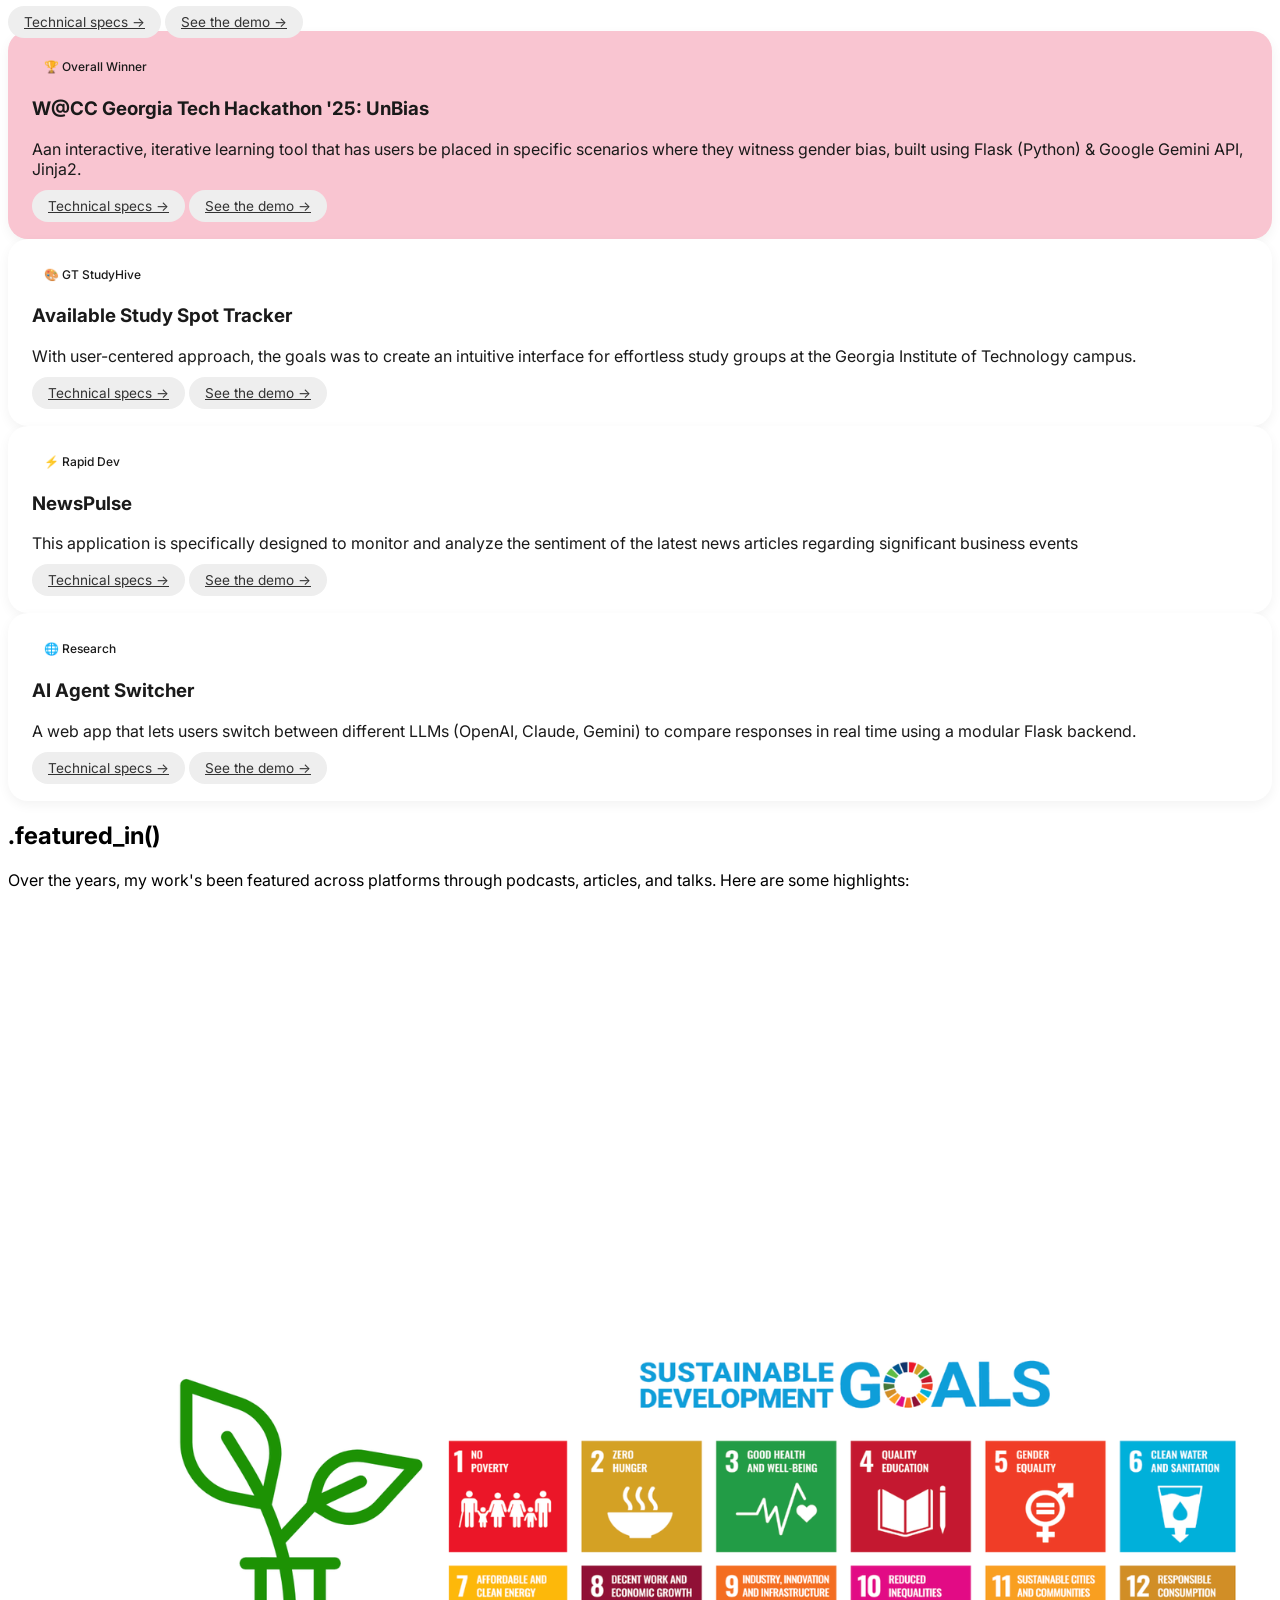
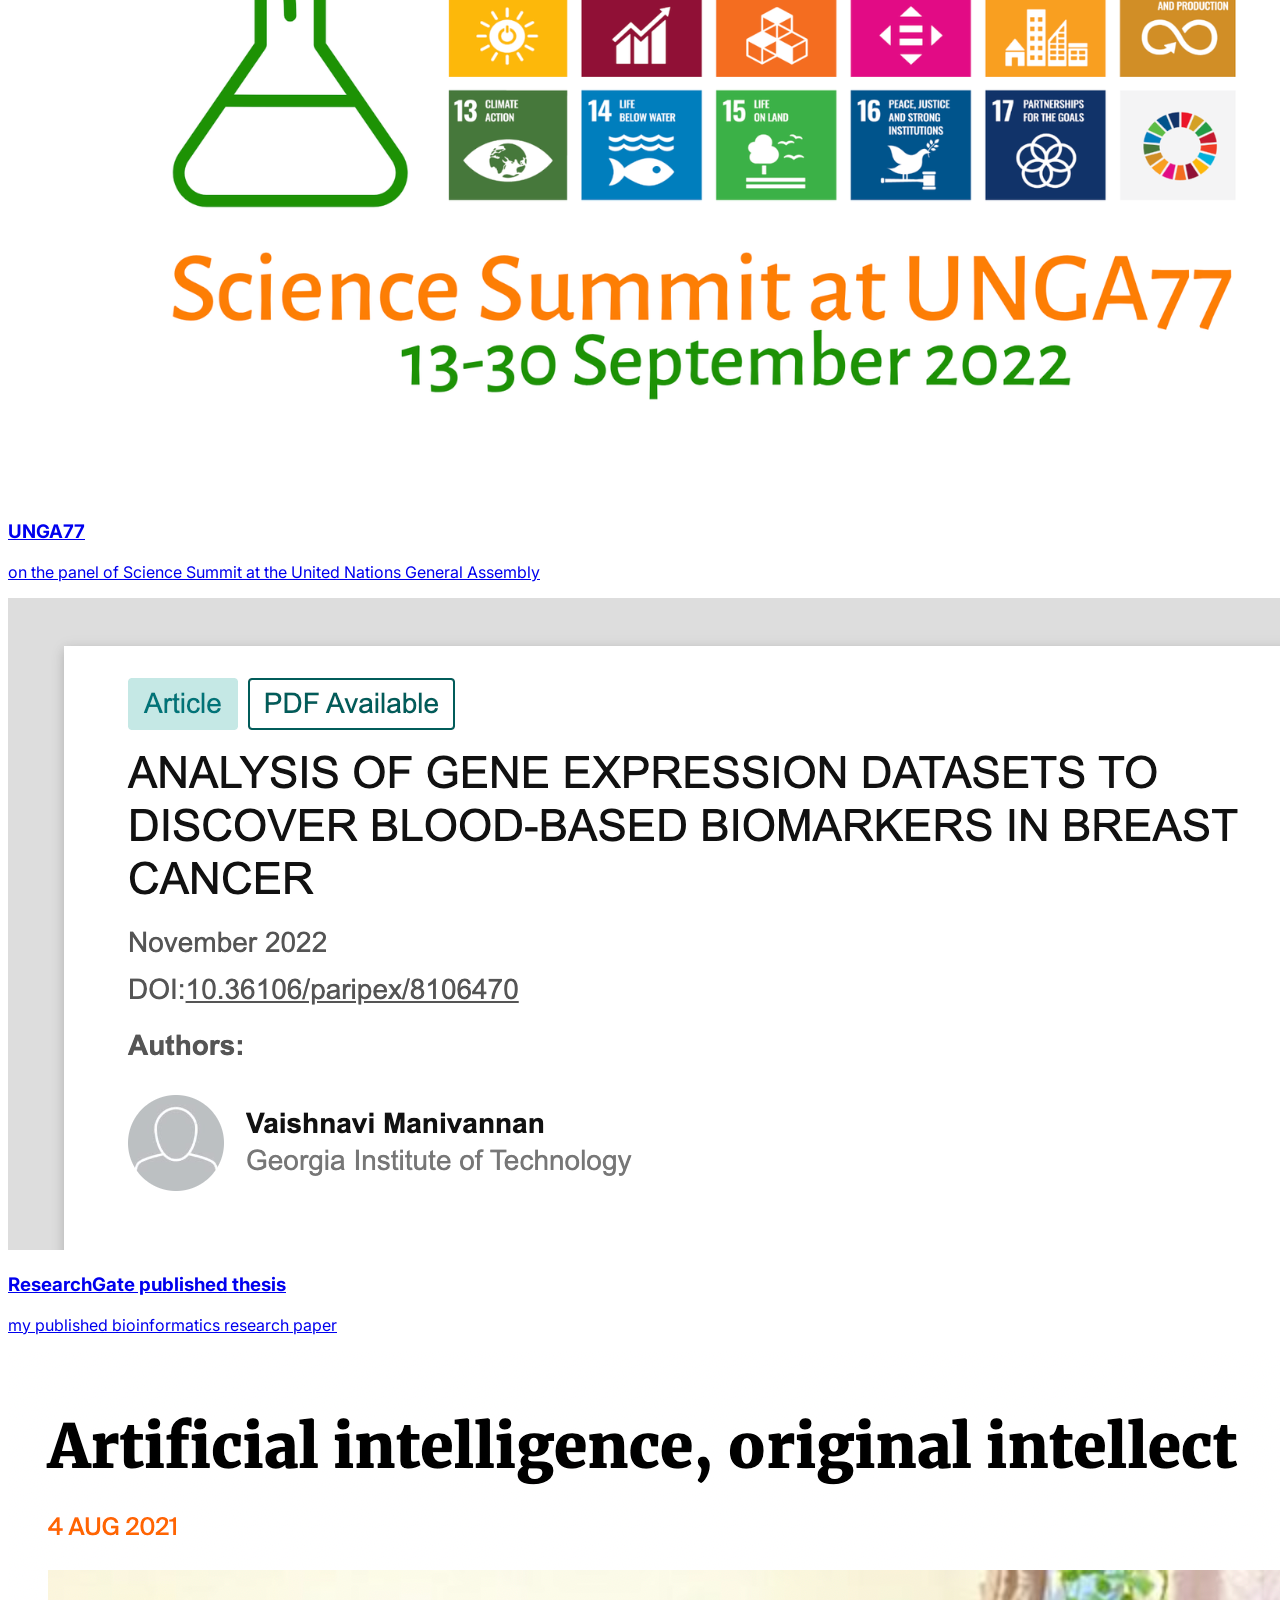
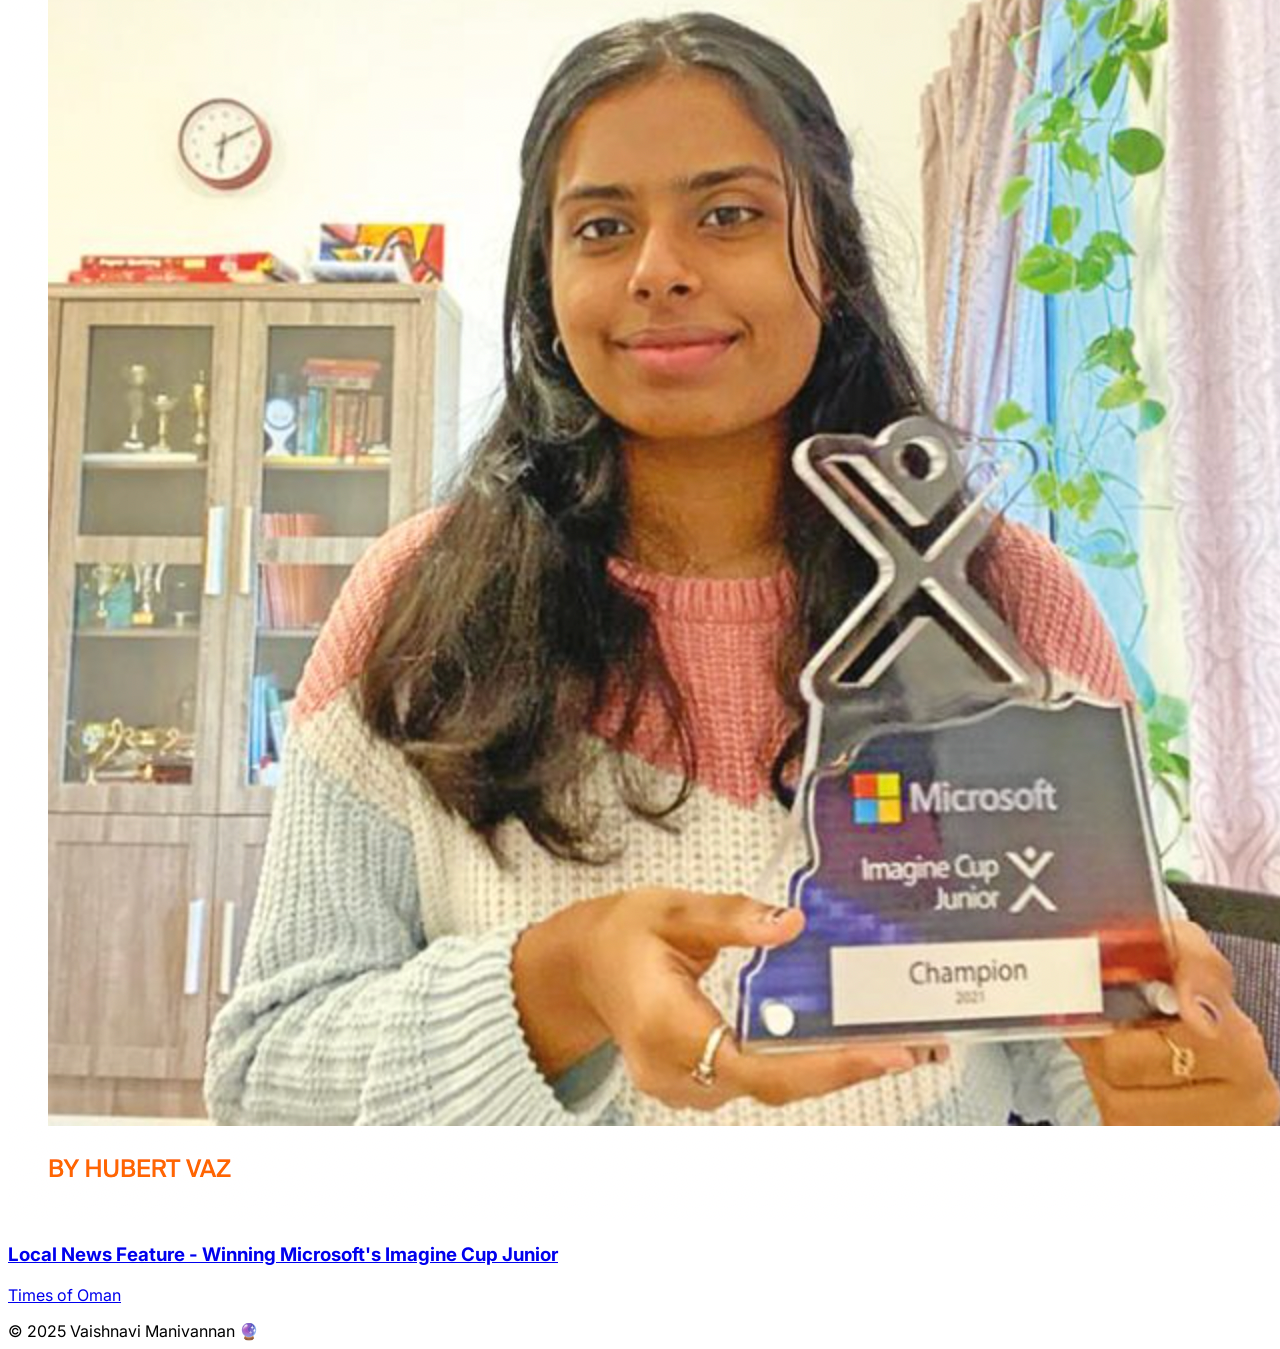
==== commit c96128e9: "More changes ugh" ====
--- a/index.html
+++ b/index.html
@@ -67,8 +67,9 @@
 
       <!-- Right (Image) -->
       <div class="mt-10 md:mt-0 md:ml-10">
-        <img src="headshot.png" alt="Vaishnavi photo" class="w-64 md:w-80 rounded-full shadow-lg" style="position: relative; left: -100px;" />
-        <img src="hibiscus.png" alt="Flower" class="background-image" style="position: absolute; top: 370px; left: 50px; width: 450px; height: 600px; z-index: 0; opacity: 0.3;">
+        <img src="headshot.png" alt="Vaishnavi photo" class="w-64 md:w-80 shadow-lg rounded-lg" style="position: relative; left: -100px;" />
+        <img src="hibiscus.png" alt="Flower" class="background-image" style="position: absolute; top: 370px; left: 50px; width: 450px; height: 600px; z-index: 0; opacity: 0.5;">
+        <img src="yellow-hibiscus.png" alt="Flower" class="background-image" style="position: absolute; top: 450px; left: 1000px; width: 600px; height: 600px; z-index: 0; opacity: 0.5;">
       </div>
     </div>
   </section>
@@ -100,10 +101,10 @@
 
 
       <!-- Project 2 -->
-      <div class="project-card">
+      <div class="project-card" style="background-color: #f9c5d1">
         <span class="badge bg-green-400">🏆 Overall Winner</span>
         <h3 class="text-xl font-bold mt-4">W@CC Georgia Tech Hackathon '25: UnBias</h3>
-        <p class="mt-2 text-sm">A real-time air pollutant visualization tool using OpenWeatherMap + Particle.js API.</p>
+        <p class="mt-2 text-sm">Aan interactive, iterative learning tool that has users be placed in specific scenarios where they witness gender bias, built using Flask (Python) & Google Gemini API, Jinja2.</p>
         <div class="mt-4 flex gap-2">
           <a href="https://github.com/vaaishnavi/unBias" class="tag-btn">Technical specs →</a>
           <a href="https://devpost.com/software/unbias-1b2t3z" class="tag-btn">See the demo →</a>
@@ -174,11 +175,11 @@
         </div>
       </a>
       <!-- Website Preview Card -->
-      <a href="https://www.researchgate.net/publication/366220136_ANALYSIS_OF_GENE_EXPRESSION_DATASETS_TO_DISCOVER_BLOOD-BASED_BIOMARKERS_IN_BREAST_CANCER" target="_blank" class="relative block rounded-xl overflow-hidden shadow-md hover:shadow-xl transition">
-        <img src="researchgate.jpg" alt="Research Gate " class="w-full h-48 object-cover">
+      <a href="https://www.muscatdaily.com/2021/08/04/artificial-intelligence-original-intellect/" target="_blank" class="relative block rounded-xl overflow-hidden shadow-md hover:shadow-xl transition">
+        <img src="timesofoman.png" alt="Research Gate " class="w-full h-48 object-cover">
         <div class="absolute bottom-0 bg-black/70 text-white w-full p-4">
-          <h3 class="text-lg font-semibold">ResearchGate published thesis</h3>
-          <p class="text-sm">my published bioinformatics research paper</p>
+          <h3 class="text-lg font-semibold">Local News Feature - Winning Microsoft's Imagine Cup Junior</h3>
+          <p class="text-sm">Times of Oman</p>
         </div>
       </a>
   
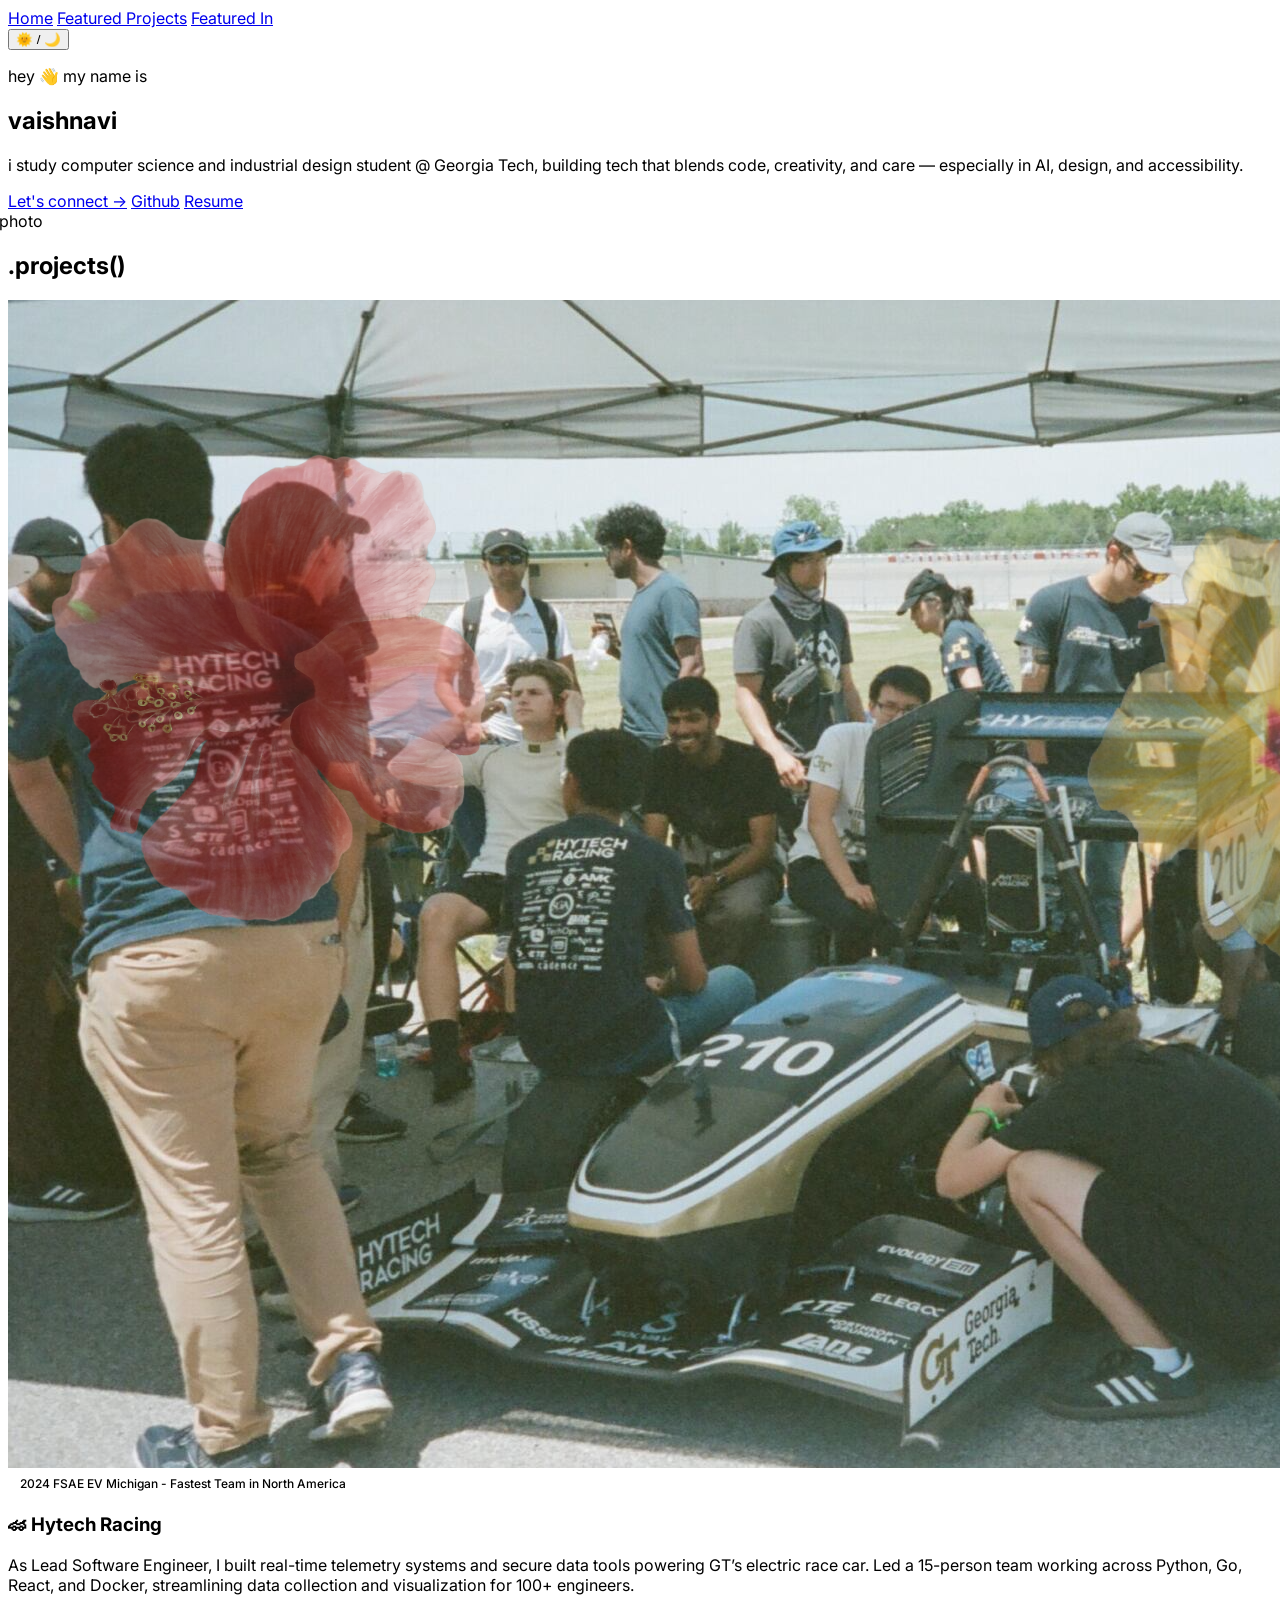
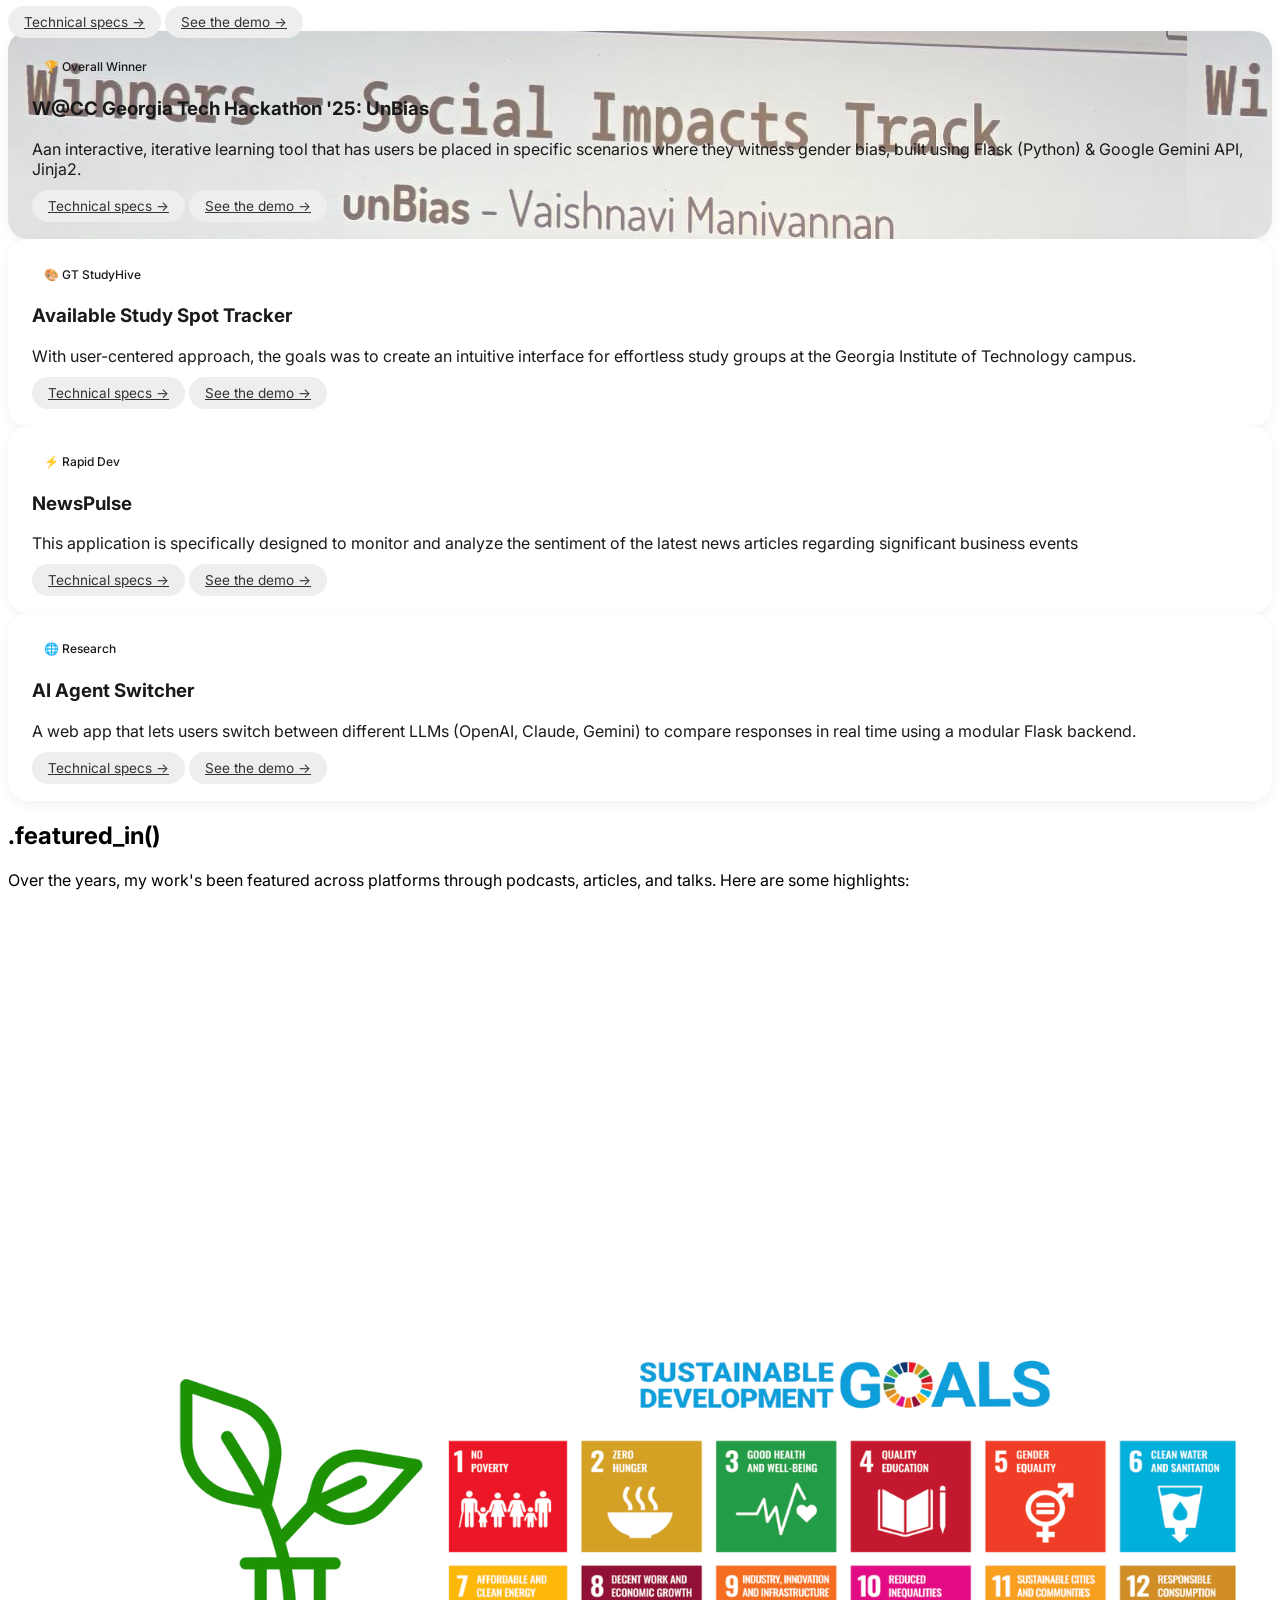
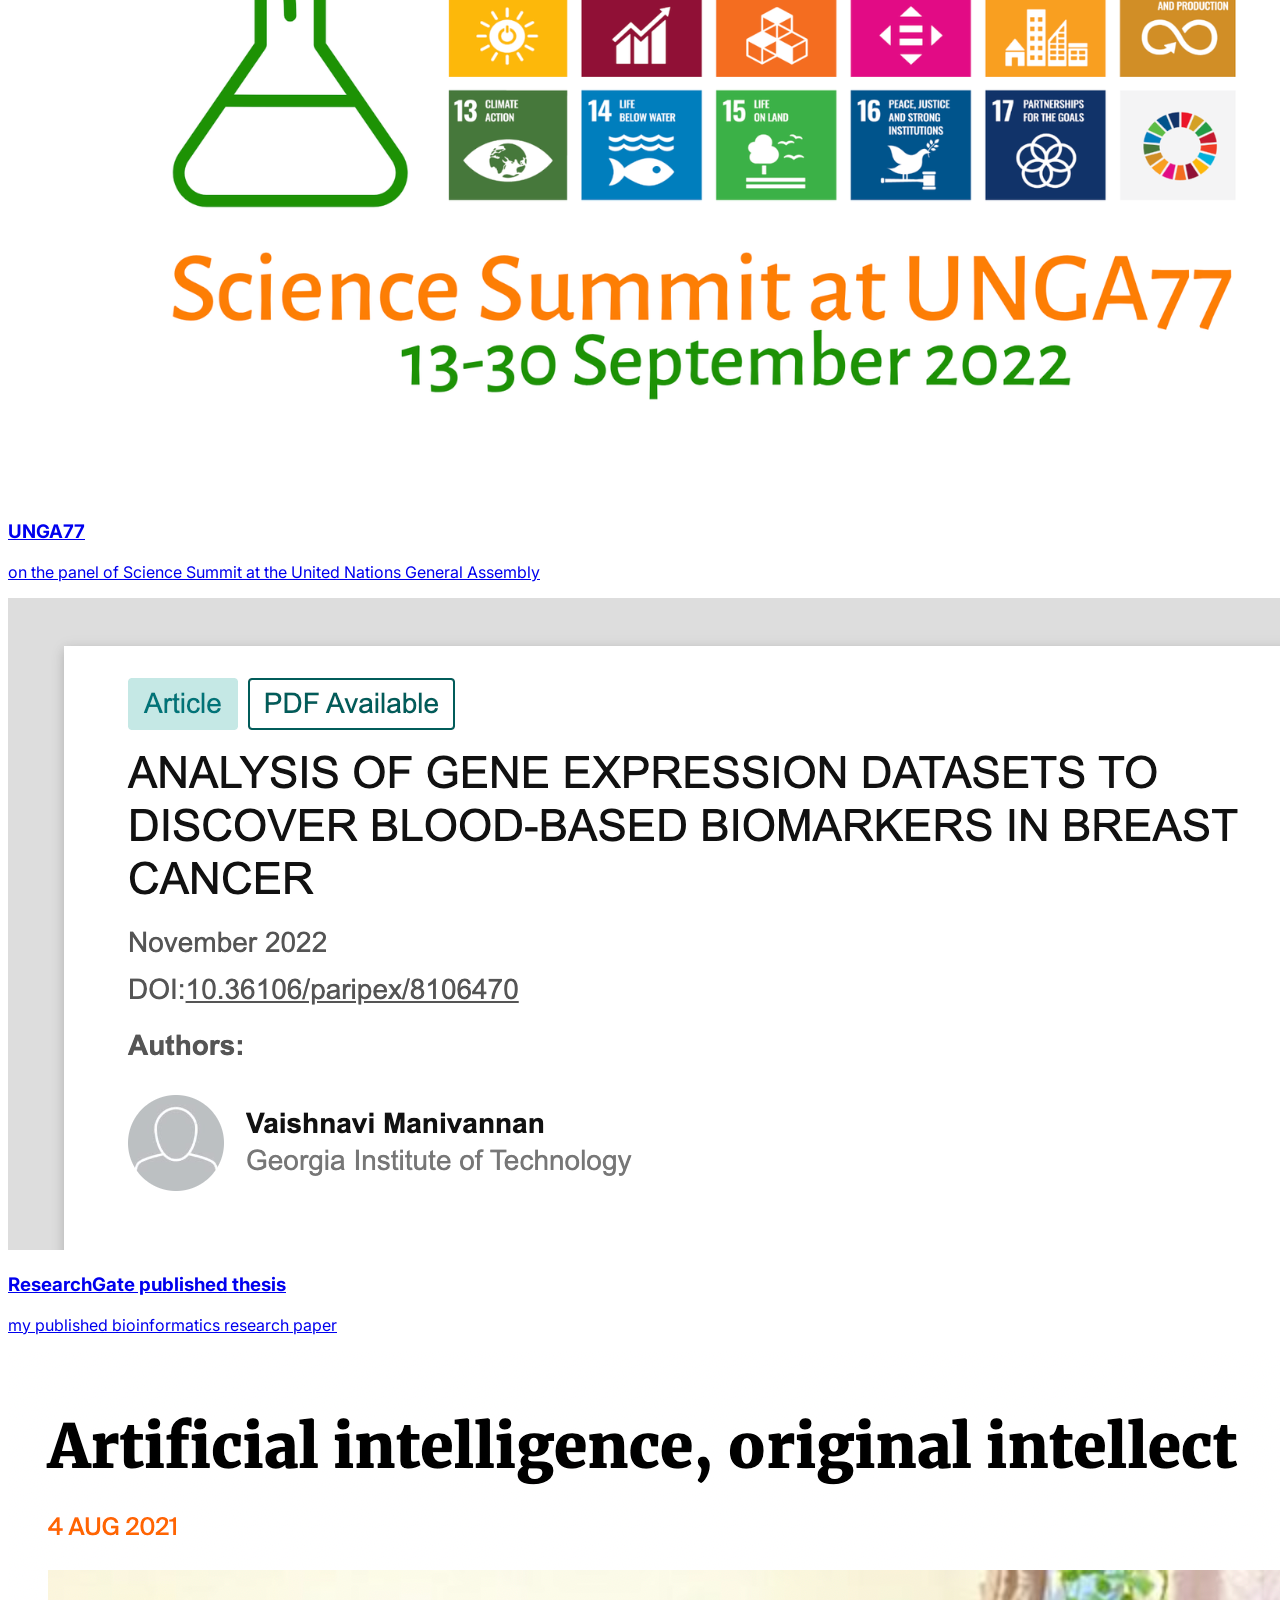
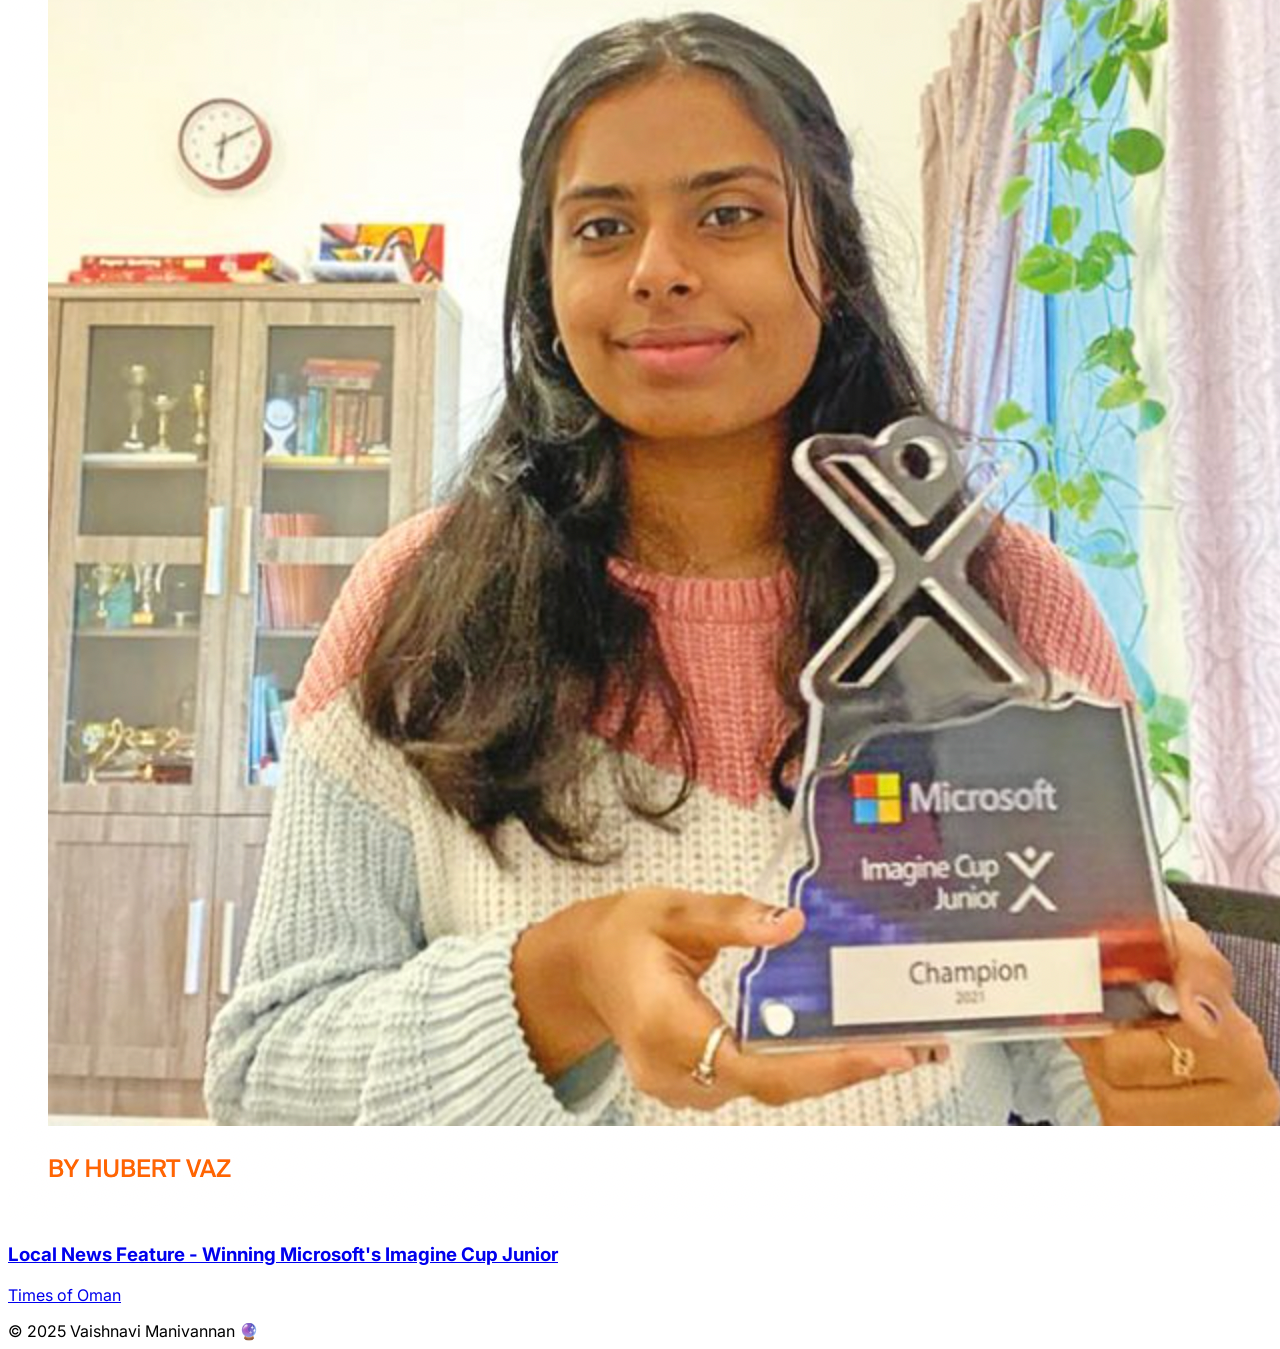
==== commit 2ed72971: "UI updates" ====
--- a/index.html
+++ b/index.html
@@ -75,8 +75,7 @@
   </section>
 
   <!-- Projects -->
-  <section class="py-20 px-4 bg-white dark:bg-[#181818] transition-colors duration-300" 
-            id = "projects">
+  <section class="py-20 px-4 bg-white dark:bg-[#181818] transition-colors duration-300" id = "projects">
     <h2 class="text-3xl text-center font-semibold mb-10 text-black dark:text-white">.projects()</h2>
 
     <div class="grid md:grid-cols-2 gap-8 max-w-5xl mx-auto">
@@ -88,7 +87,7 @@
       <div class="absolute inset-0 bg-black bg-opacity-50 z-10"></div>
       <!-- Project 1 -->
       <div class="relative z-20 p-6">
-        <span class="badge bg-yellow-300">2024 FSAE EV Michigan - Fastest Team in North America</span>
+        <span class="badge bg-yellow-300 text-black">2024 FSAE EV Michigan - Fastest Team in North America</span>
         <h3 class="text-xl font-bold mt-4">🏎 Hytech Racing</h3>
         <p class="mt-2 text-sm">As Lead Software Engineer, I built real-time telemetry systems and secure data tools powering GT’s electric race car. Led a 15-person team working across Python, Go, React, and Docker, streamlining data collection and visualization for 100+ engineers.</p>
         
@@ -99,9 +98,11 @@
       </div>
     </div>
 
-
+      
       <!-- Project 2 -->
-      <div class="project-card" style="background-color: #f9c5d1">
+      
+      <div class="project-card" relative bg-cover bg-center text-black p-6 rounded-xl shadow-md" style="background-image: url('unbias.jpg');">
+      <div class="backdrop-blur-sm bg-white/80 p-4 rounded-lg">
         <span class="badge bg-green-400">🏆 Overall Winner</span>
         <h3 class="text-xl font-bold mt-4">W@CC Georgia Tech Hackathon '25: UnBias</h3>
         <p class="mt-2 text-sm">Aan interactive, iterative learning tool that has users be placed in specific scenarios where they witness gender bias, built using Flask (Python) & Google Gemini API, Jinja2.</p>
@@ -109,6 +110,7 @@
           <a href="https://github.com/vaaishnavi/unBias" class="tag-btn">Technical specs →</a>
           <a href="https://devpost.com/software/unbias-1b2t3z" class="tag-btn">See the demo →</a>
         </div>
+      </div>
       </div>
 
       <!-- Project 3 -->
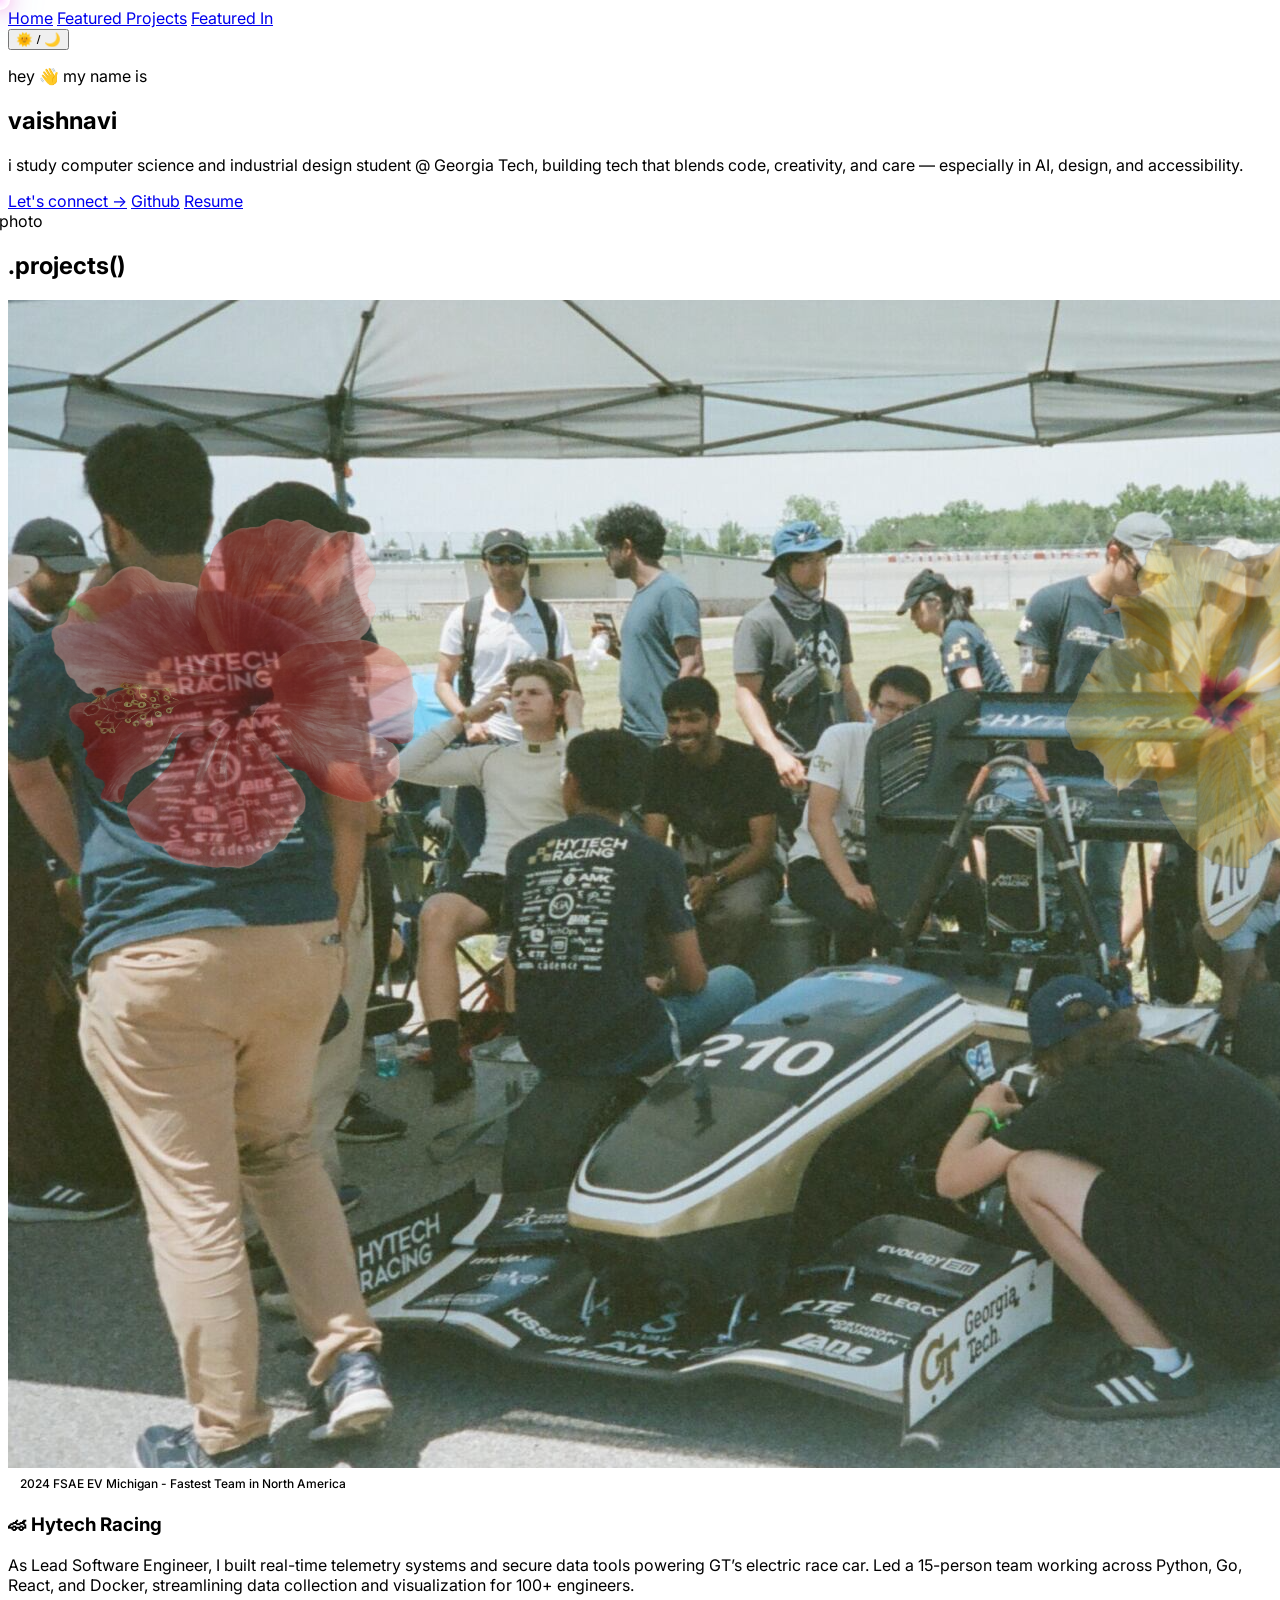
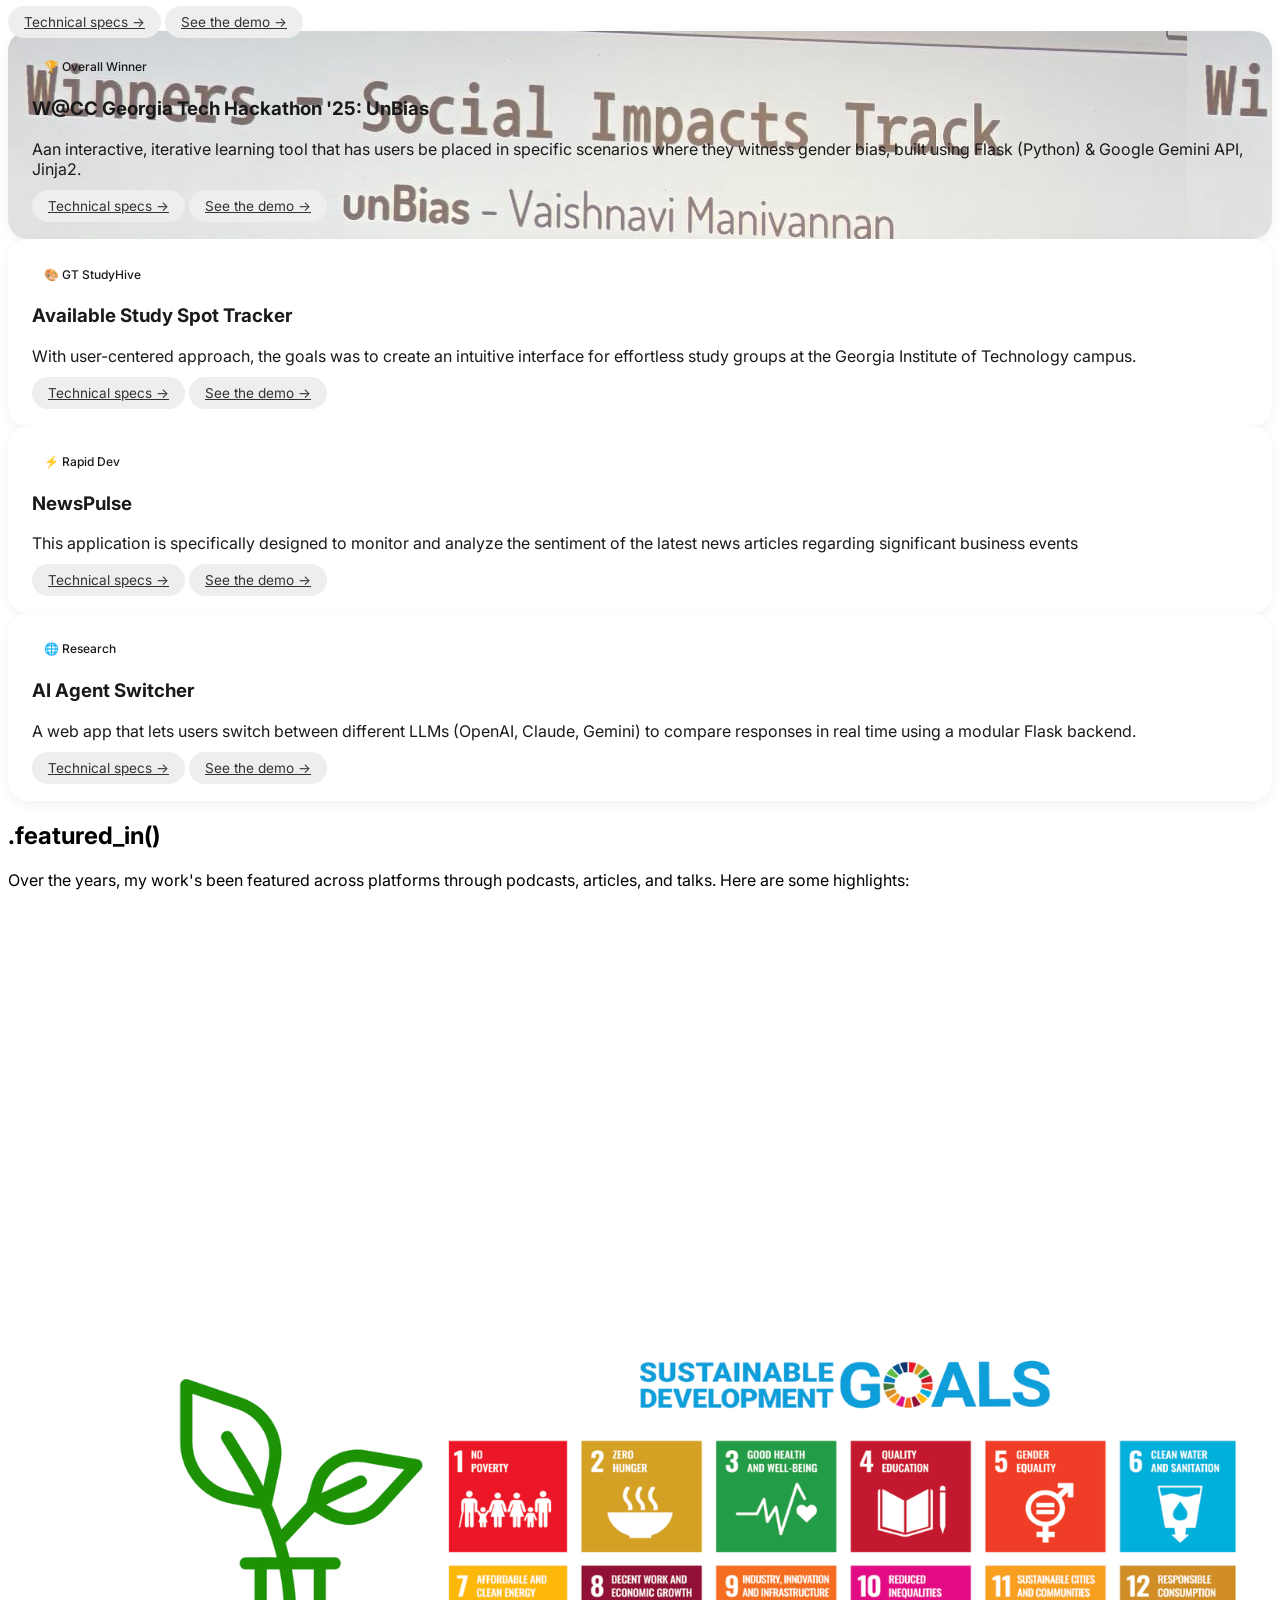
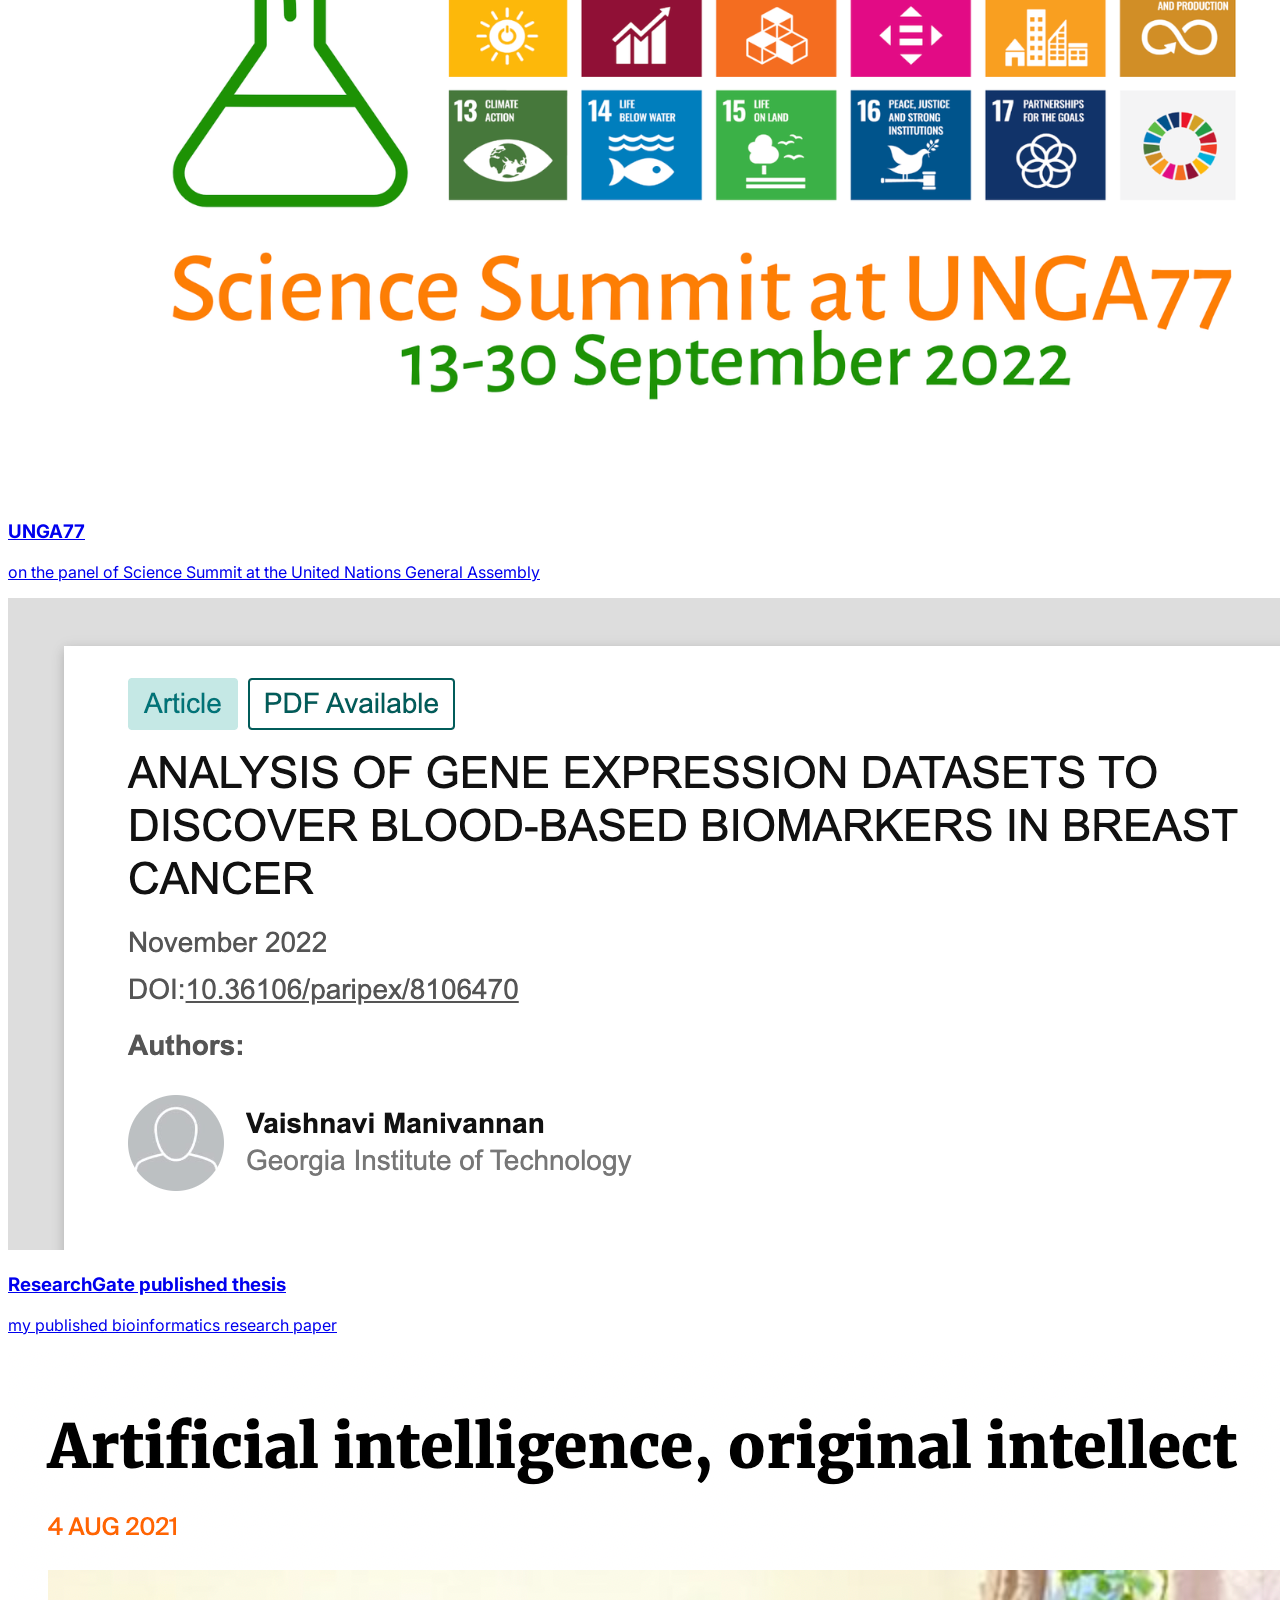
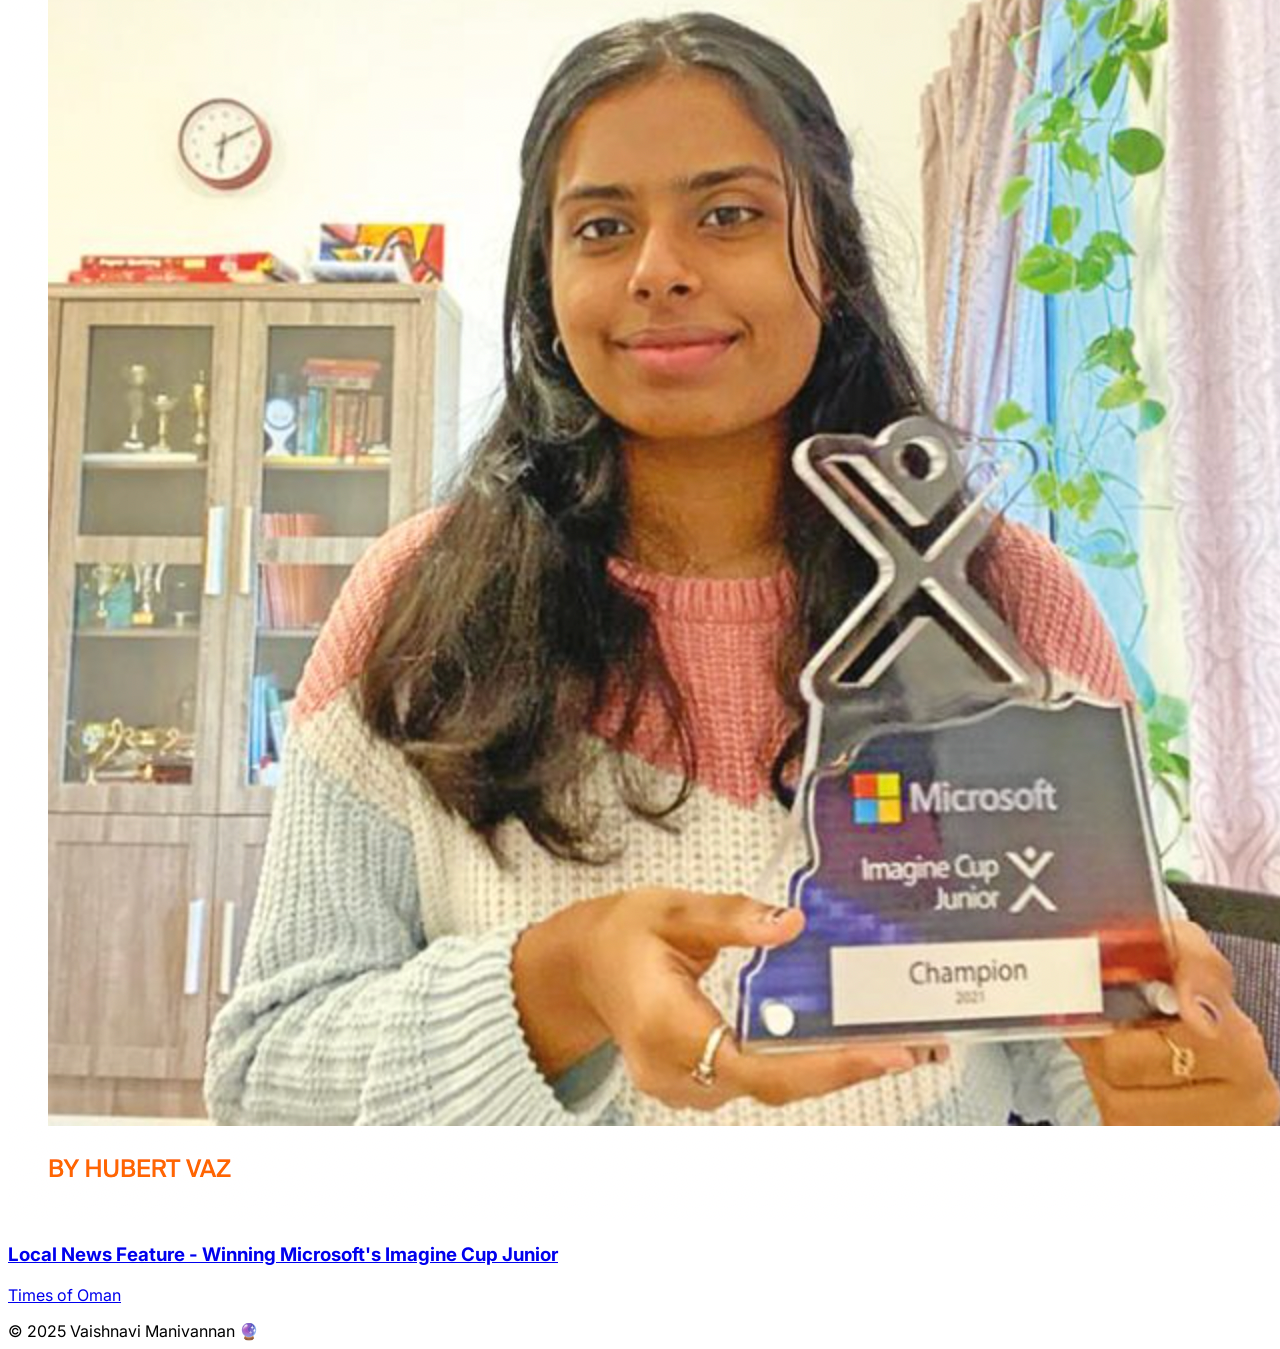
==== commit 0ff85c9f: "Cursor + Visual Updates" ====
--- a/index.html
+++ b/index.html
@@ -59,7 +59,7 @@
 
         <!-- Buttons Row -->
         <div class="mt-6 flex flex-wrap gap-3 justify-center md:justify-start">
-          <a href="https://www.linkedin.com/in/vmanivannan/" class="text-sm font-medium px-5 py-2 rounded-full bg-blue-500 text-white hover:bg-blue-600 transition">Let's connect →</a>
+          <a href="https://www.linkedin.com/in/vmanivannan/" class="bop text-sm font-medium px-5 py-2 rounded-full bg-blue-500 text-white hover:bg-blue-600 transition">Let's connect →</a>
           <a href="https://github.com/vaaishnavi" target="_blank" class="text-sm font-medium px-5 py-2 rounded-full bg-[#b8c7bd] text-white hover:opacity-90 transition">Github</a>
           <a href="/VM.pdf" target="_blank" class="text-sm font-medium px-5 py-2 rounded-full bg-[#d4d88b] text-white hover:opacity-90 transition">Resume</a>
         </div>
@@ -68,8 +68,8 @@
       <!-- Right (Image) -->
       <div class="mt-10 md:mt-0 md:ml-10">
         <img src="headshot.png" alt="Vaishnavi photo" class="w-64 md:w-80 shadow-lg rounded-lg" style="position: relative; left: -100px;" />
-        <img src="hibiscus.png" alt="Flower" class="background-image" style="position: absolute; top: 370px; left: 50px; width: 450px; height: 600px; z-index: 0; opacity: 0.5;">
-        <img src="yellow-hibiscus.png" alt="Flower" class="background-image" style="position: absolute; top: 450px; left: 1000px; width: 600px; height: 600px; z-index: 0; opacity: 0.5;">
+        <img src="hibiscus.png" alt="Flower" class="background-image" style="position: absolute; top: 455px; left: 50px; width: 380px; height: 450px; z-index: 0; opacity: 0.5;">
+        <img src="yellow-hibiscus.png" alt="Flower" class="background-image" style="position: absolute; top: 480px; left: 1000px; width: 450px; height: 450px; z-index: 0; opacity: 0.5;">
       </div>
     </div>
   </section>
@@ -97,11 +97,10 @@
         </div>
       </div>
     </div>
-
       
       <!-- Project 2 -->
       
-      <div class="project-card" relative bg-cover bg-center text-black p-6 rounded-xl shadow-md" style="background-image: url('unbias.jpg');">
+      <div class="project-card" relative bg-contain bg-center bg-no-repeat text-black p-6 rounded-xl shadow-md" style="background-image: url('unbias.jpg');">
       <div class="backdrop-blur-sm bg-white/80 p-4 rounded-lg">
         <span class="badge bg-green-400">🏆 Overall Winner</span>
         <h3 class="text-xl font-bold mt-4">W@CC Georgia Tech Hackathon '25: UnBias</h3>
@@ -189,6 +188,16 @@
       <iframe width="100%" height="215" src="https://www.researchgate.net/publication/366220136_ANALYSIS_OF_GENE_EXPRESSION_DATASETS_TO_DISCOVER_BLOOD-BASED_BIOMARKERS_IN_BREAST_CANCER" title="ResearchGate" frameborder="0" allowfullscreen class="rounded-xl"></iframe>
     </div>
   </section> -->
+  <div id="glow-cursor"></div>
+  <script>
+    const cursor = document.getElementById('glow-cursor');
+  
+    window.addEventListener('mousemove', (e) => {
+      cursor.style.top = `${e.clientY}px`;
+      cursor.style.left = `${e.clientX}px`;
+    });
+  </script>
+  
 
 
   <!-- Footer -->
--- a/style.css
+++ b/style.css
@@ -32,4 +32,27 @@
   .tag-btn:hover {
     background-color: #ddd;
   }
-  +  
+  @keyframes bop {
+    0%, 100% { transform: translateY(0); }
+    50% { transform: translateY(-7px); }
+  }
+  .bop {
+    animation: bop 1s ease-in-out infinite;
+  }
+  
+  /* Cursor glow base style */
+  #glow-cursor {
+    position: fixed;
+    top: 0;
+    left: 0;
+    width: 20px;
+    height: 20px;
+    pointer-events: none;
+    border-radius: 50%;
+    background: radial-gradient(circle, rgba(255, 191, 254, 0.6) 0%, transparent 70%);
+    box-shadow: 0 0 20px rgba(255, 46, 192, 0.5), 0 0 40px rgba(0, 191, 255, 0.3);
+    transform: translate(-50%, -50%);
+    transition: transform 0.1s ease-out;
+    z-index: 9999;
+  }
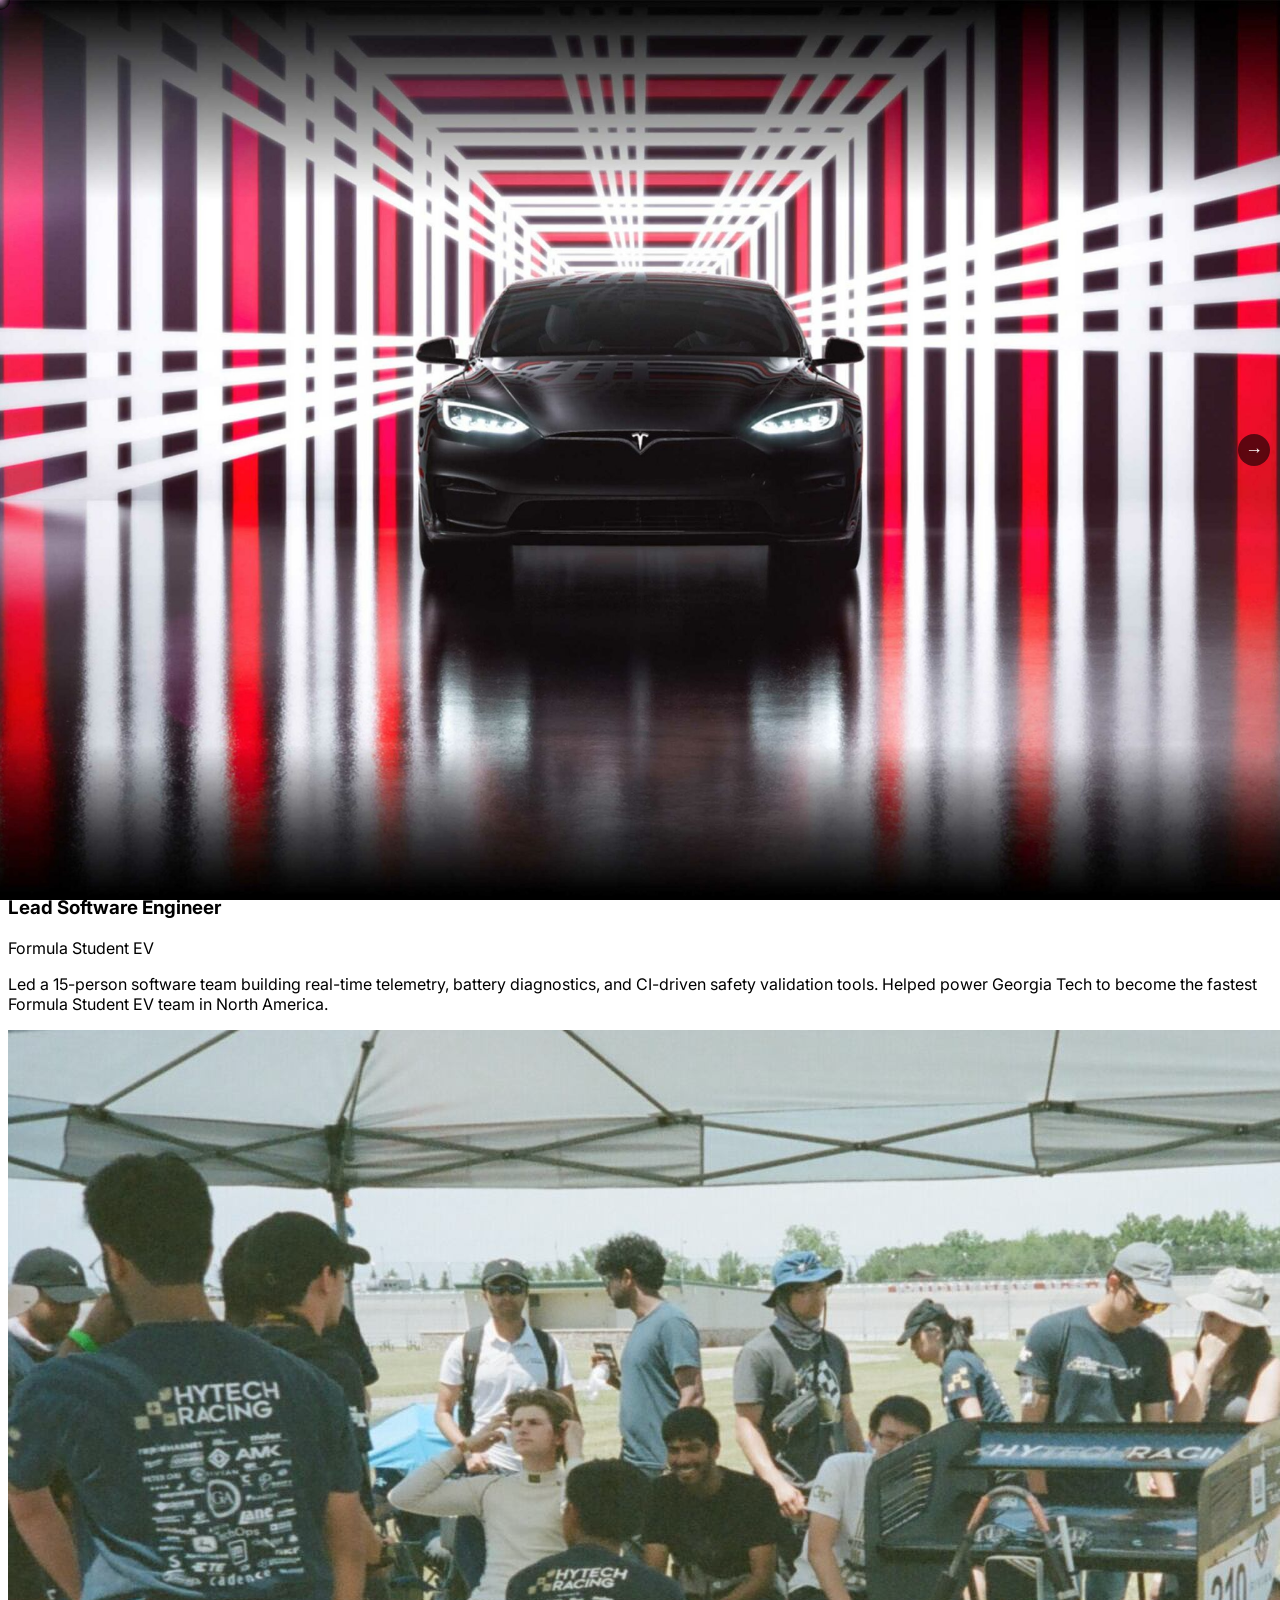
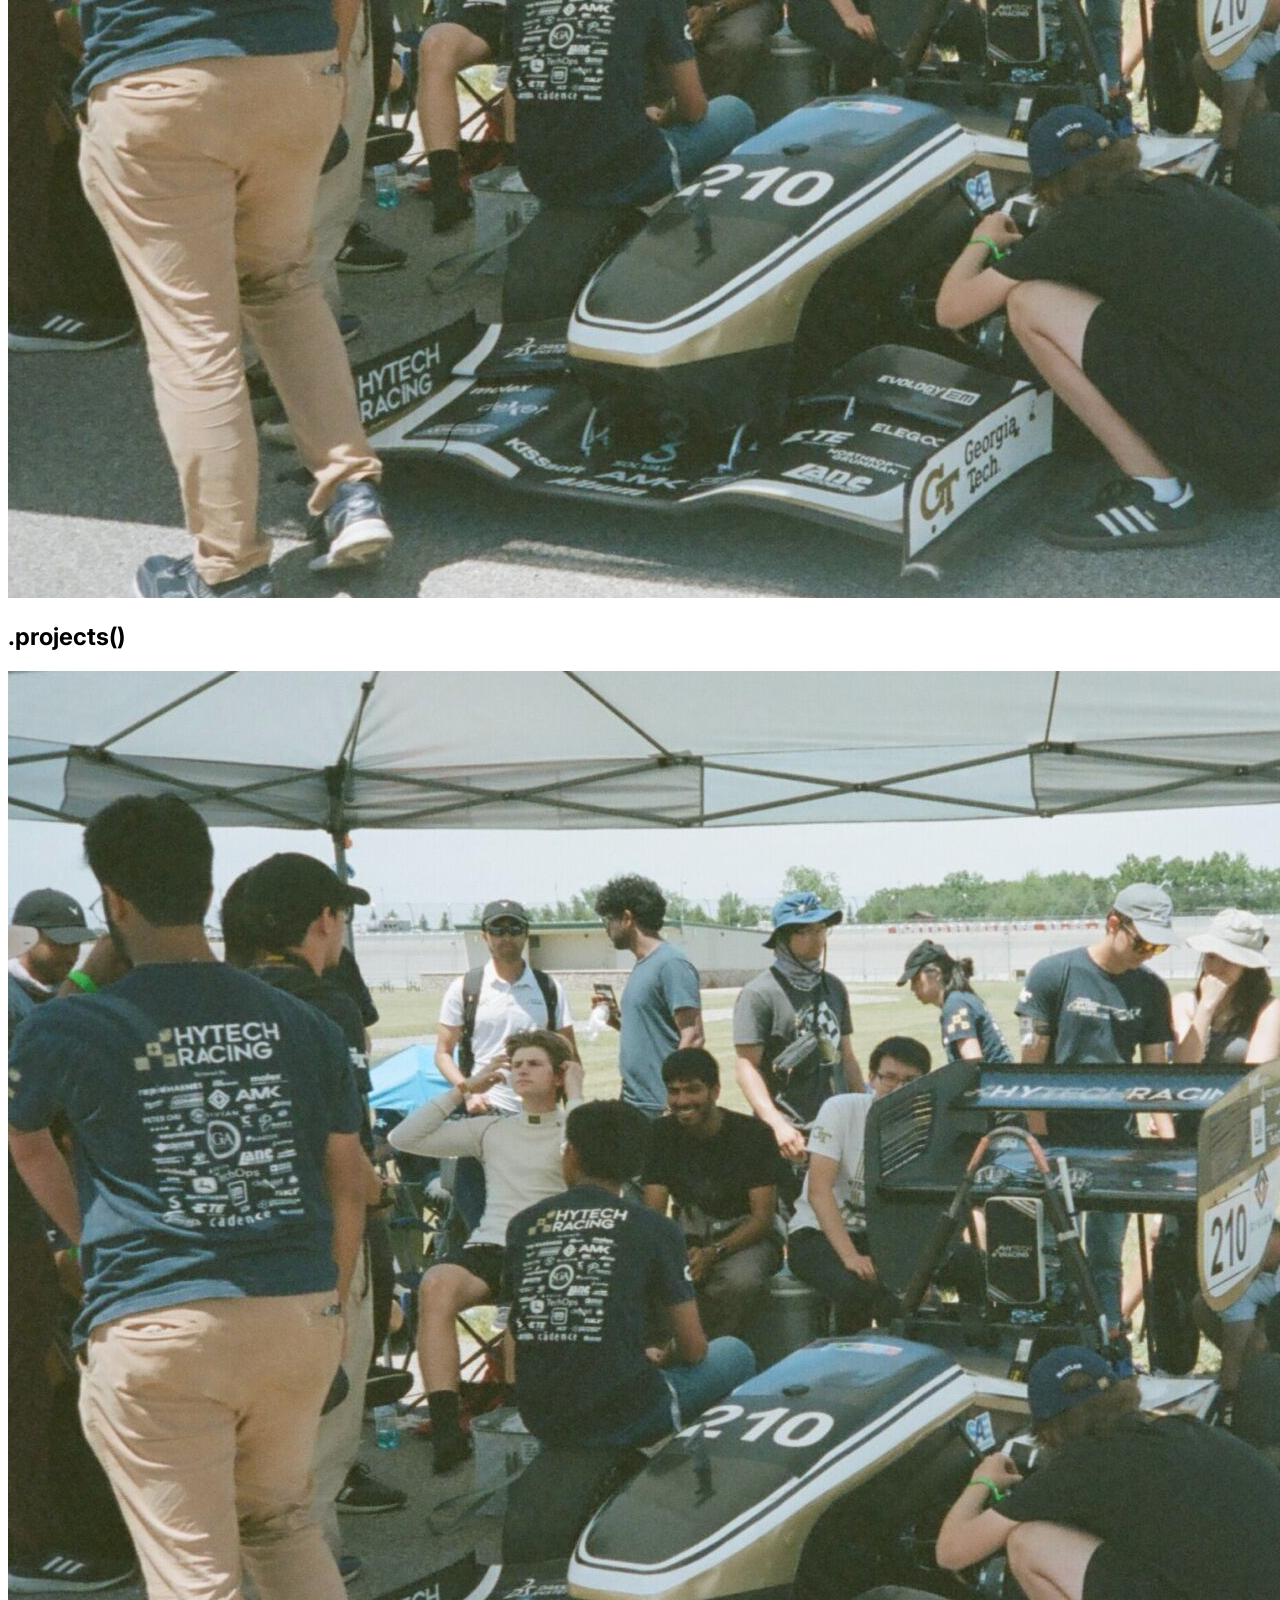
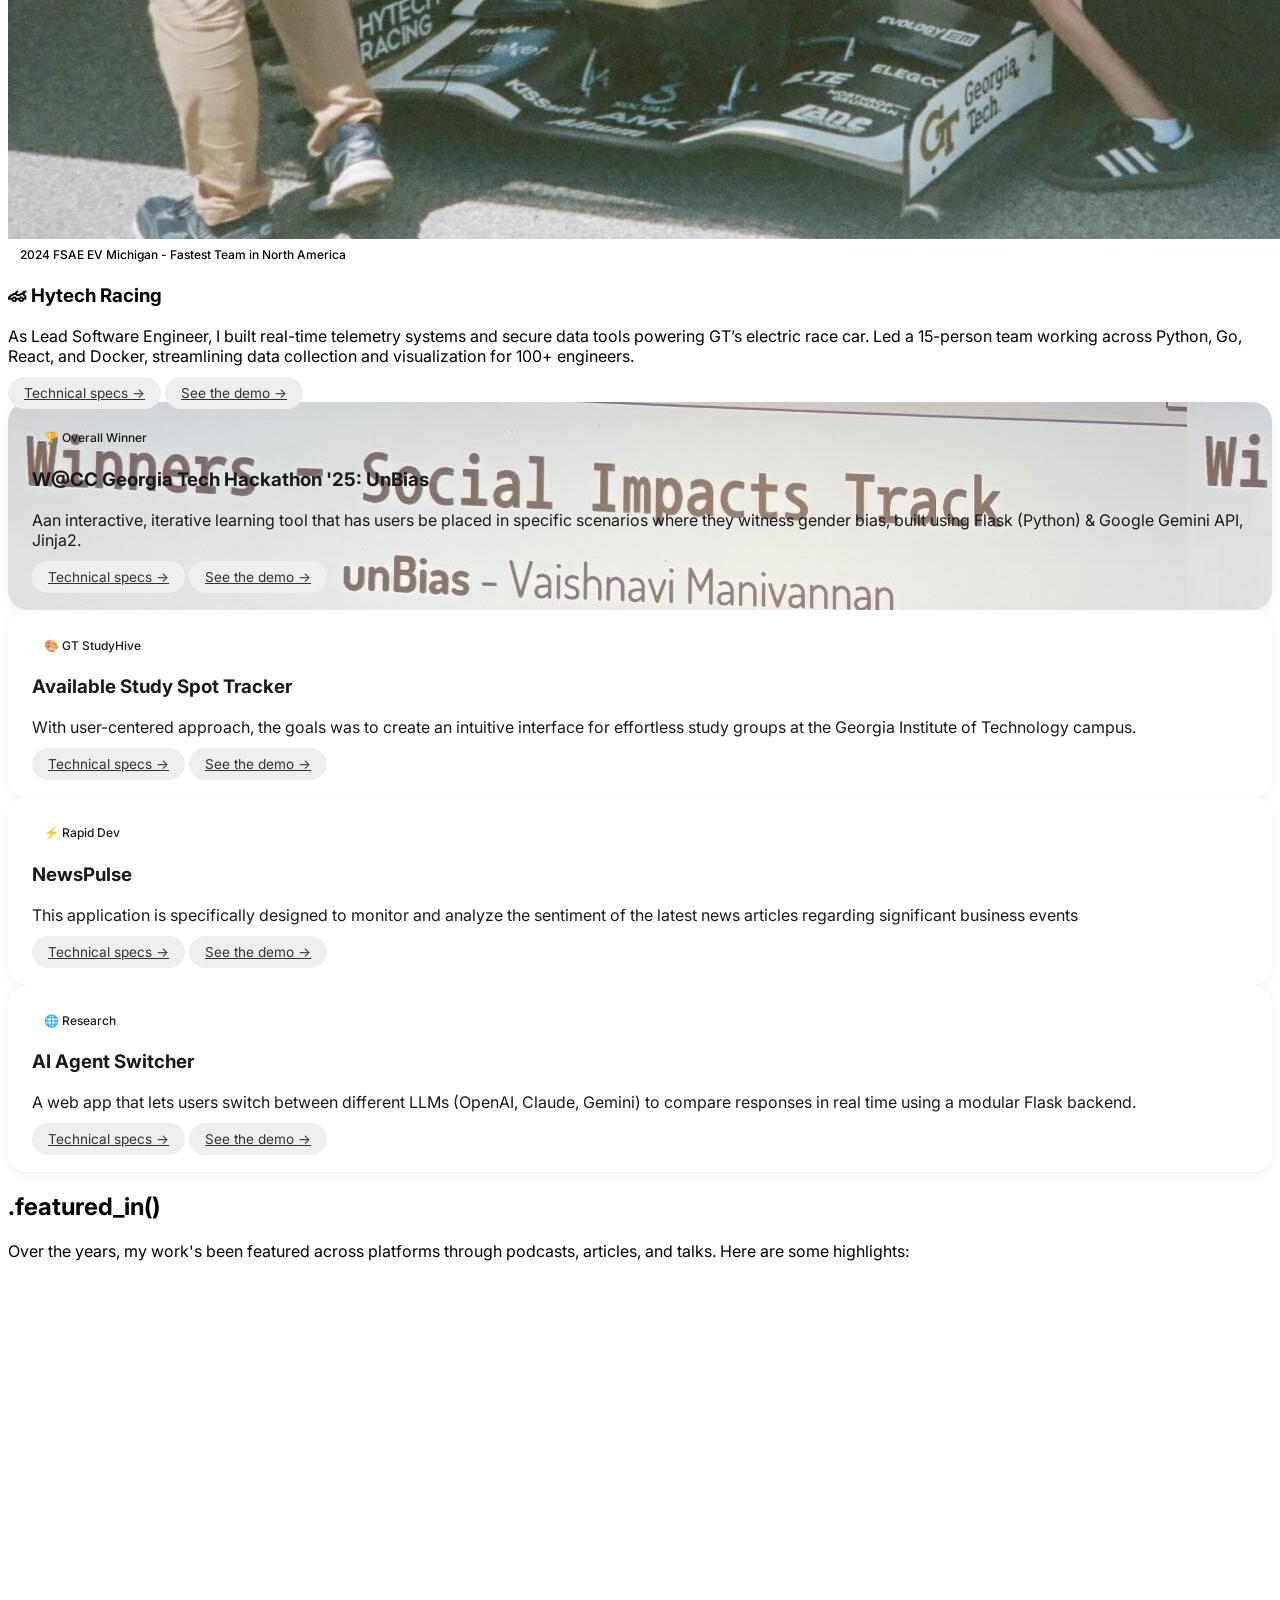
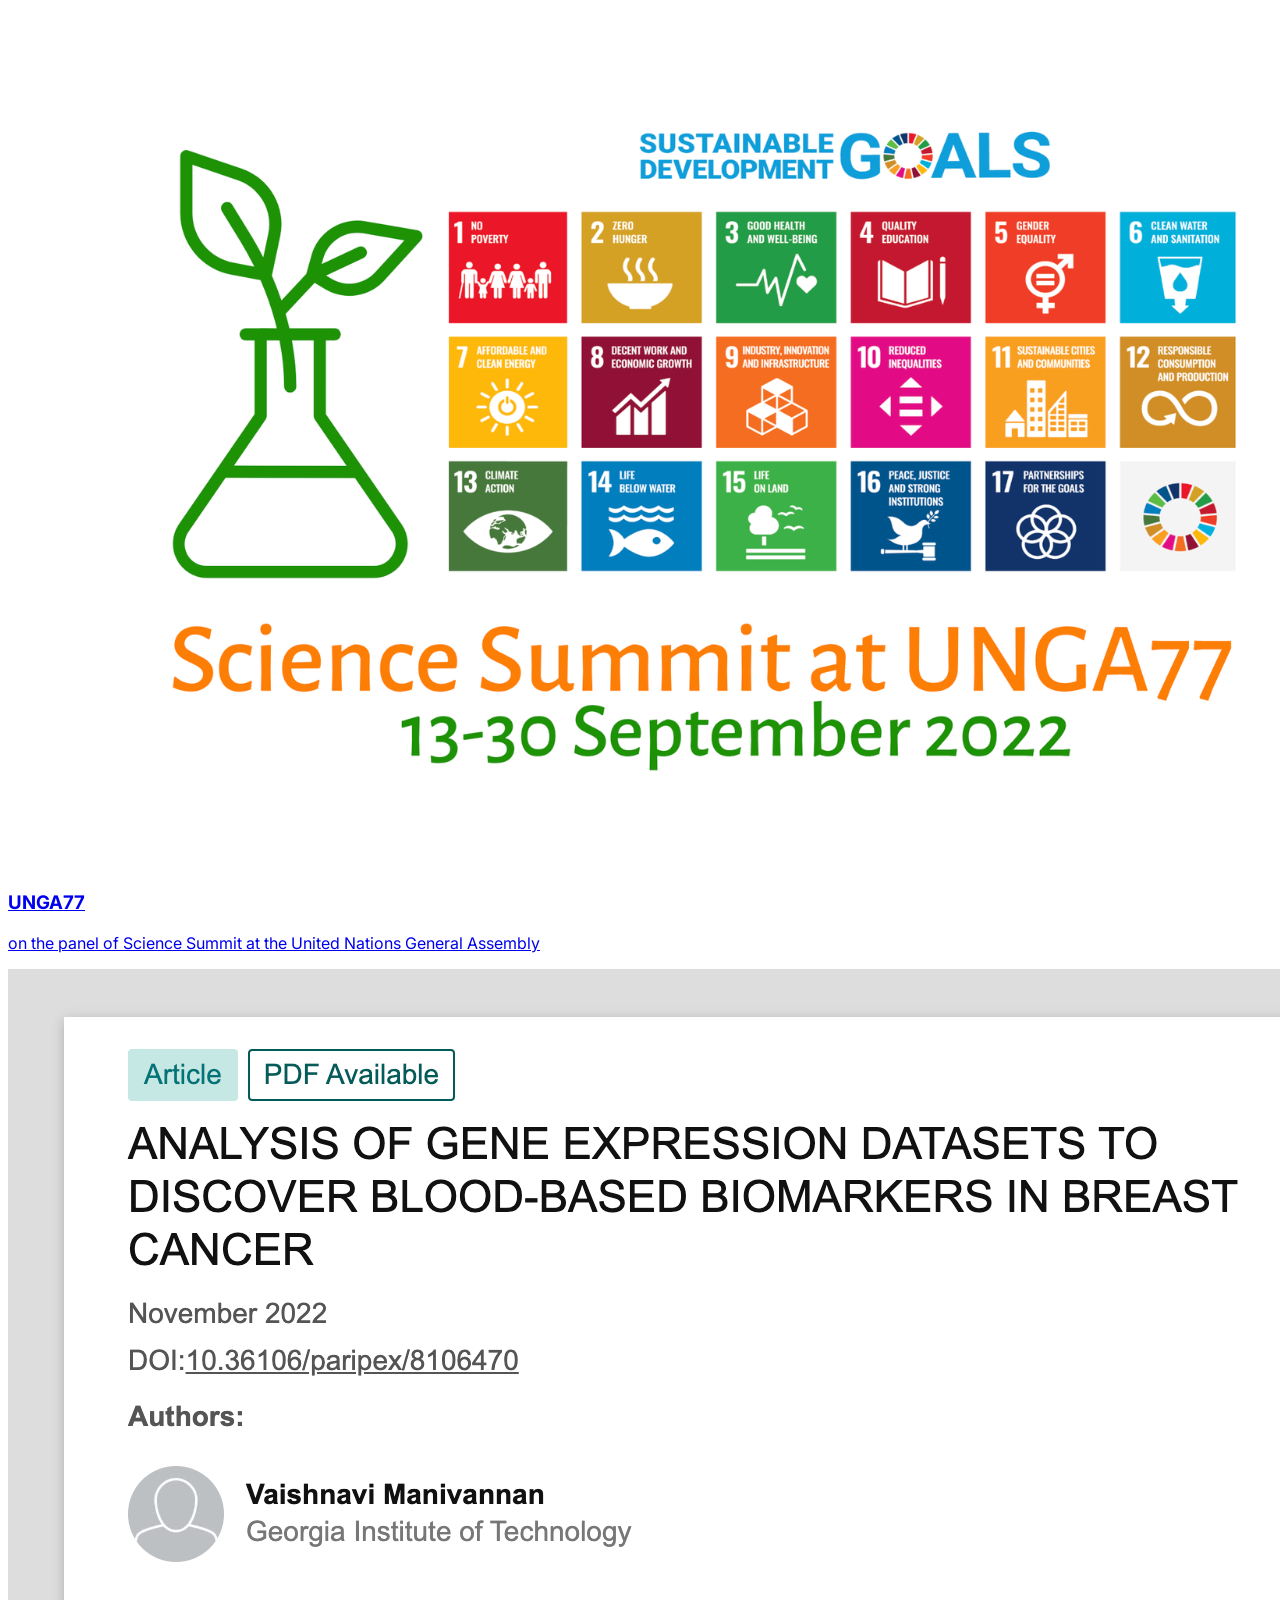
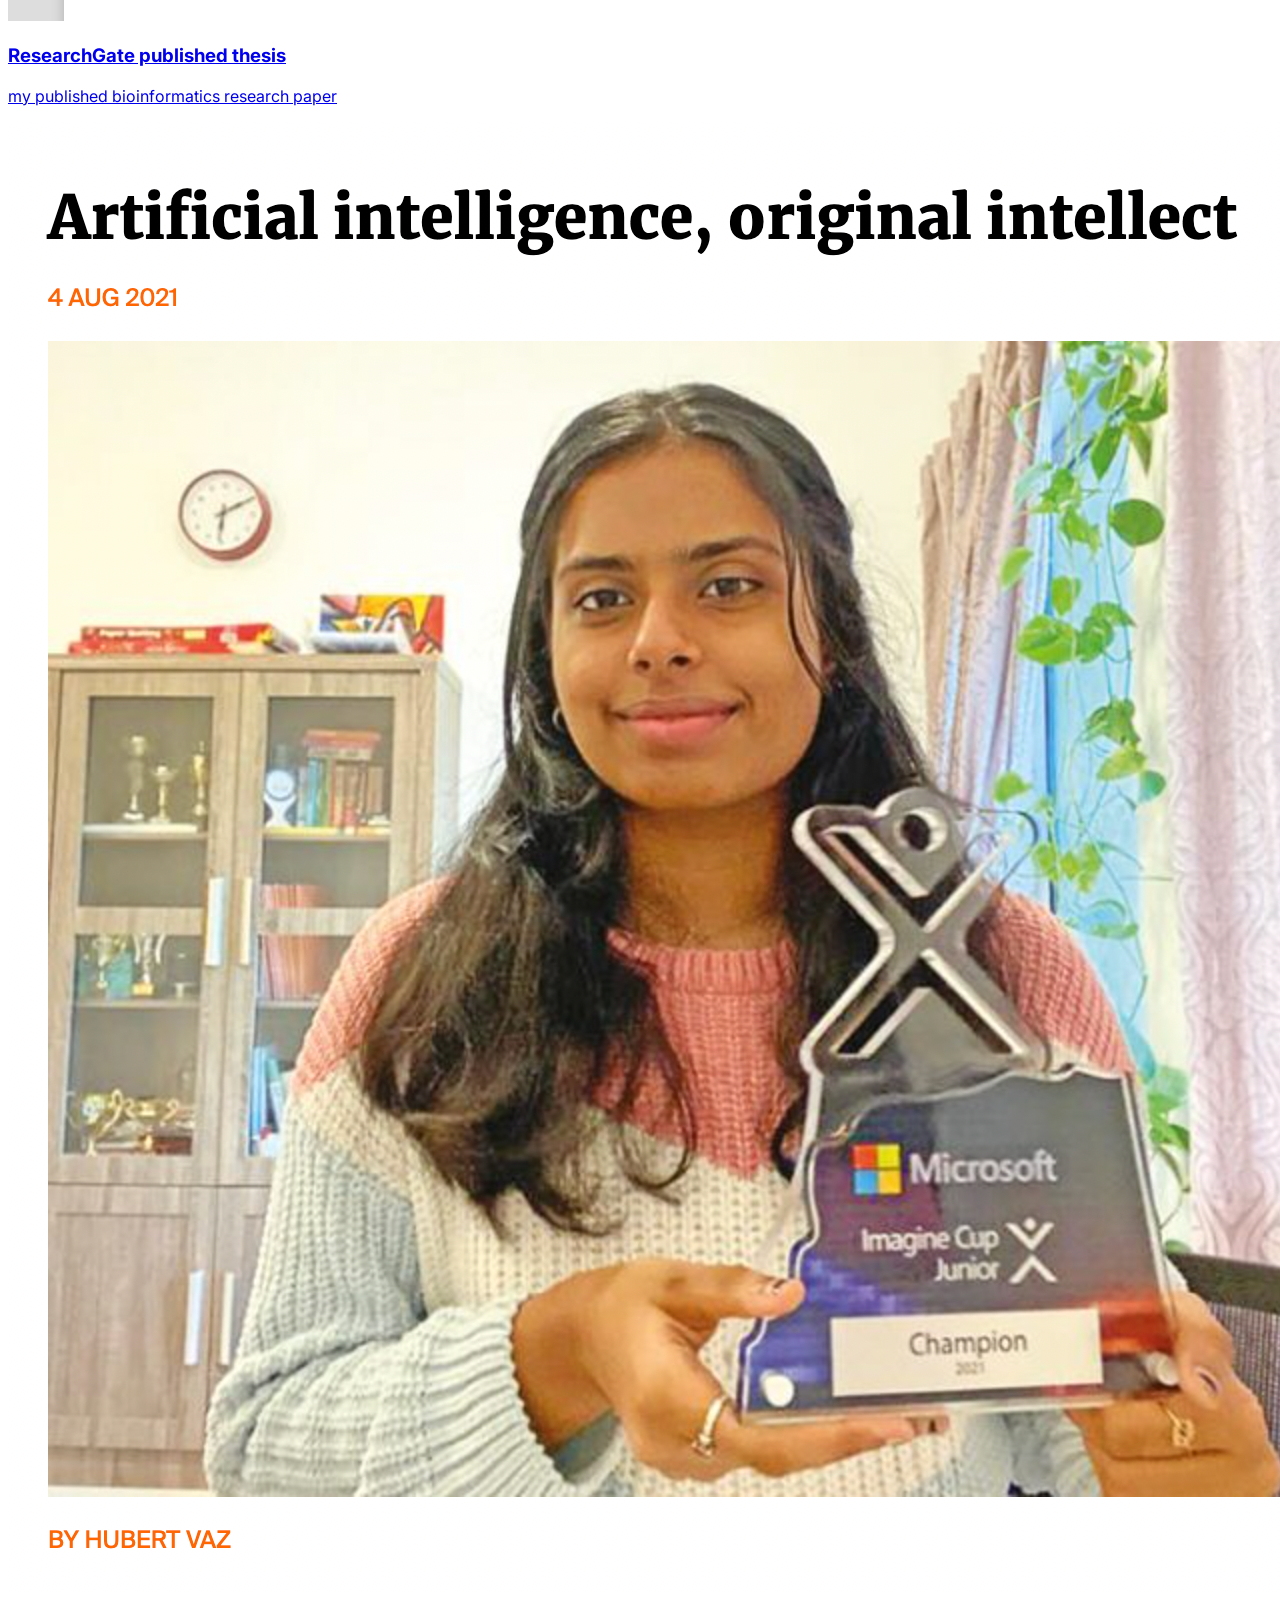
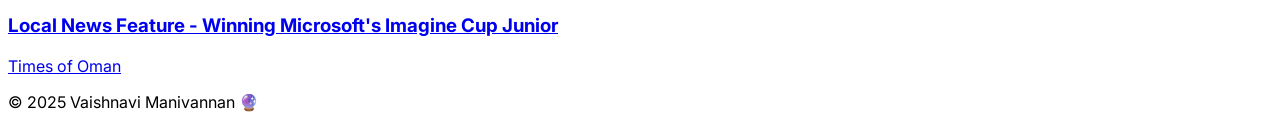
==== commit 03d7f138: "Updated main page with Experiences section with latest internship" ====
--- a/index.html
+++ b/index.html
@@ -26,6 +26,23 @@
   </style>
 </head>
 
+<script>
+  document.addEventListener('DOMContentLoaded', () => {
+    const slides = document.querySelectorAll('.tesla-slide');
+    const arrow = document.querySelector('.tesla-arrow');
+    let currentSlide = 0;
+
+    if (!slides.length || !arrow) return;
+
+    arrow.addEventListener('click', () => {
+      slides[currentSlide].classList.remove('active');
+      currentSlide = (currentSlide + 1) % slides.length;
+      slides[currentSlide].classList.add('active');
+    });
+  });
+</script>
+
+
 <body class="bg-white dark:bg-[#181818] text-black dark:text-white transition-colors duration-300">
 
   <!-- Navigation Bar -->
@@ -73,6 +90,86 @@
       </div>
     </div>
   </section>
+
+    <!-- Experiences -->
+  <section class="py-20 px-4 bg-white dark:bg-[#181818] transition-colors duration-300" id="experiences">
+    <h2 class="text-3xl text-center font-semibold mb-12 text-black dark:text-white">
+      .experiences()
+    </h2>
+
+    <div class="max-w-6xl mx-auto space-y-12">
+
+      <!-- Experience 1 (Image Right) -->
+      <div class="flex flex-col md:flex-row items-center gap-8 border border-gray-200 dark:border-gray-700 rounded-xl p-6 shadow-sm">
+        <div class="md:w-2/3 text-black dark:text-white">
+          <span class="badge bg-red-300 text-black">Tesla</span>
+          <span class="badge bg-red-300 text-black">September 2025 - December 2025</span>
+          <h3 class="text-2xl font-bold mt-3">Software Engineering Intern</h3>
+          <p class="text-sm text-gray-600 dark:text-gray-400 mt-1">Robotaxi iOS App Development · Robotaxi Telemetry Checks · Dog Mode Live Activity · </p>
+
+          <p class="mt-4 text-sm leading-relaxed">
+            Built production Android features for the Robotaxi app, including Dog Mode Live Activity
+            with Dynamic Island support and end-to-end encrypted image streaming. Shipped features
+            used by millions of users across Tesla vehicles.
+          </p>
+        </div>
+
+        <div class="md:w-1/3 relative h-48 rounded-lg overflow-hidden group">
+
+          <img src="tesla1.jpg" class="tesla-slide active" alt="Tesla 1">
+          <img src="tesla2.jpg" class="tesla-slide" alt="Tesla 2">
+          <img src="tesla3.jpg" class="tesla-slide" alt="Tesla 3">
+        
+          <!-- Right Arrow -->
+          <button class="tesla-arrow" aria-label="Next image">
+            →
+          </button>
+        </div>
+      </div>
+
+      <!-- Experience 2 (Image Left) -->
+      <div class="flex flex-col md:flex-row-reverse items-center gap-8 border border-gray-200 dark:border-gray-700 rounded-xl p-6 shadow-sm">
+        <div class="md:w-2/3 text-black dark:text-white">
+          <span class="badge bg-blue-300 text-black">Microsoft</span>
+          <span class="badge bg-blue-300 text-black">May 2022 - August 2022</span>
+          <h3 class="text-2xl font-bold mt-3">Software Development Engineering Intern · Microsoft Research</h3>
+          <p class="text-sm text-gray-600 dark:text-gray-400 mt-1">Computer Vision · NLP</p>
+
+          <p class="mt-4 text-sm leading-relaxed">
+            Worked on an Imagine Cup–winning accessibility platform, integrating Azure Face API,
+            NLP chatbots, and real user feedback loops. Recognized as Global Top 10 and received
+            funding to further develop the product and an internship at Microsoft the following summer.
+          </p>
+        </div>
+
+        <div class="md:w-1/3">
+          <img src="microsoft.jpg" alt="Microsoft" class="rounded-lg object-cover w-full h-48">
+        </div>
+      </div>
+
+      <!-- Experience 3 (Image Right) -->
+      <div class="flex flex-col md:flex-row items-center gap-8 border border-gray-200 dark:border-gray-700 rounded-xl p-6 shadow-sm">
+        <div class="md:w-2/3 text-black dark:text-white">
+          <span class="badge bg-yellow-300 text-black">HyTech Racing</span>
+          <span class="badge bg-yellow-300 text-black">August 2023 - Present</span>
+          <h3 class="text-2xl font-bold mt-3">Lead Software Engineer</h3>
+          <p class="text-sm text-gray-600 dark:text-gray-400 mt-1">Formula Student EV</p>
+
+          <p class="mt-4 text-sm leading-relaxed">
+            Led a 15-person software team building real-time telemetry, battery diagnostics,
+            and CI-driven safety validation tools. Helped power Georgia Tech to become the
+            fastest Formula Student EV team in North America.
+          </p>
+        </div>
+
+        <div class="md:w-1/3">
+          <img src="hytech.png" alt="HyTech Racing" class="rounded-lg object-cover w-full h-48">
+        </div>
+      </div>
+
+    </div>
+  </section>
+
 
   <!-- Projects -->
   <section class="py-20 px-4 bg-white dark:bg-[#181818] transition-colors duration-300" id = "projects">
@@ -99,7 +196,6 @@
     </div>
       
       <!-- Project 2 -->
-      
       <div class="project-card" relative bg-contain bg-center bg-no-repeat text-black p-6 rounded-xl shadow-md" style="background-image: url('unbias.jpg');">
       <div class="backdrop-blur-sm bg-white/80 p-4 rounded-lg">
         <span class="badge bg-green-400">🏆 Overall Winner</span>
--- a/style.css
+++ b/style.css
@@ -56,3 +56,46 @@
     transition: transform 0.1s ease-out;
     z-index: 9999;
   }
+
+/* ===== Tesla Slideshow ===== */
+
+.tesla-slide {
+  position: absolute;
+  inset: 0;
+  width: 100%;
+  height: 100%;
+  object-fit: cover;
+  opacity: 0;
+  transition: opacity 0.5s ease;
+}
+
+.tesla-slide.active {
+  opacity: 1;
+}
+
+/* Arrow button */
+.tesla-arrow {
+  position: absolute;
+  right: 10px;
+  top: 50%;
+  transform: translateY(-50%);
+  background: rgba(0, 0, 0, 0.6);
+  color: white;
+  border: none;
+  border-radius: 9999px;
+  width: 32px;
+  height: 32px;
+  font-size: 18px;
+  cursor: pointer;
+  z-index: 20;
+  opacity: 0;
+  transition: opacity 0.2s ease, transform 0.2s ease;
+}
+
+.tesla-arrow {
+  opacity: 1;
+}
+
+.tesla-arrow:hover {
+  transform: translateY(-50%) scale(1.1);
+}
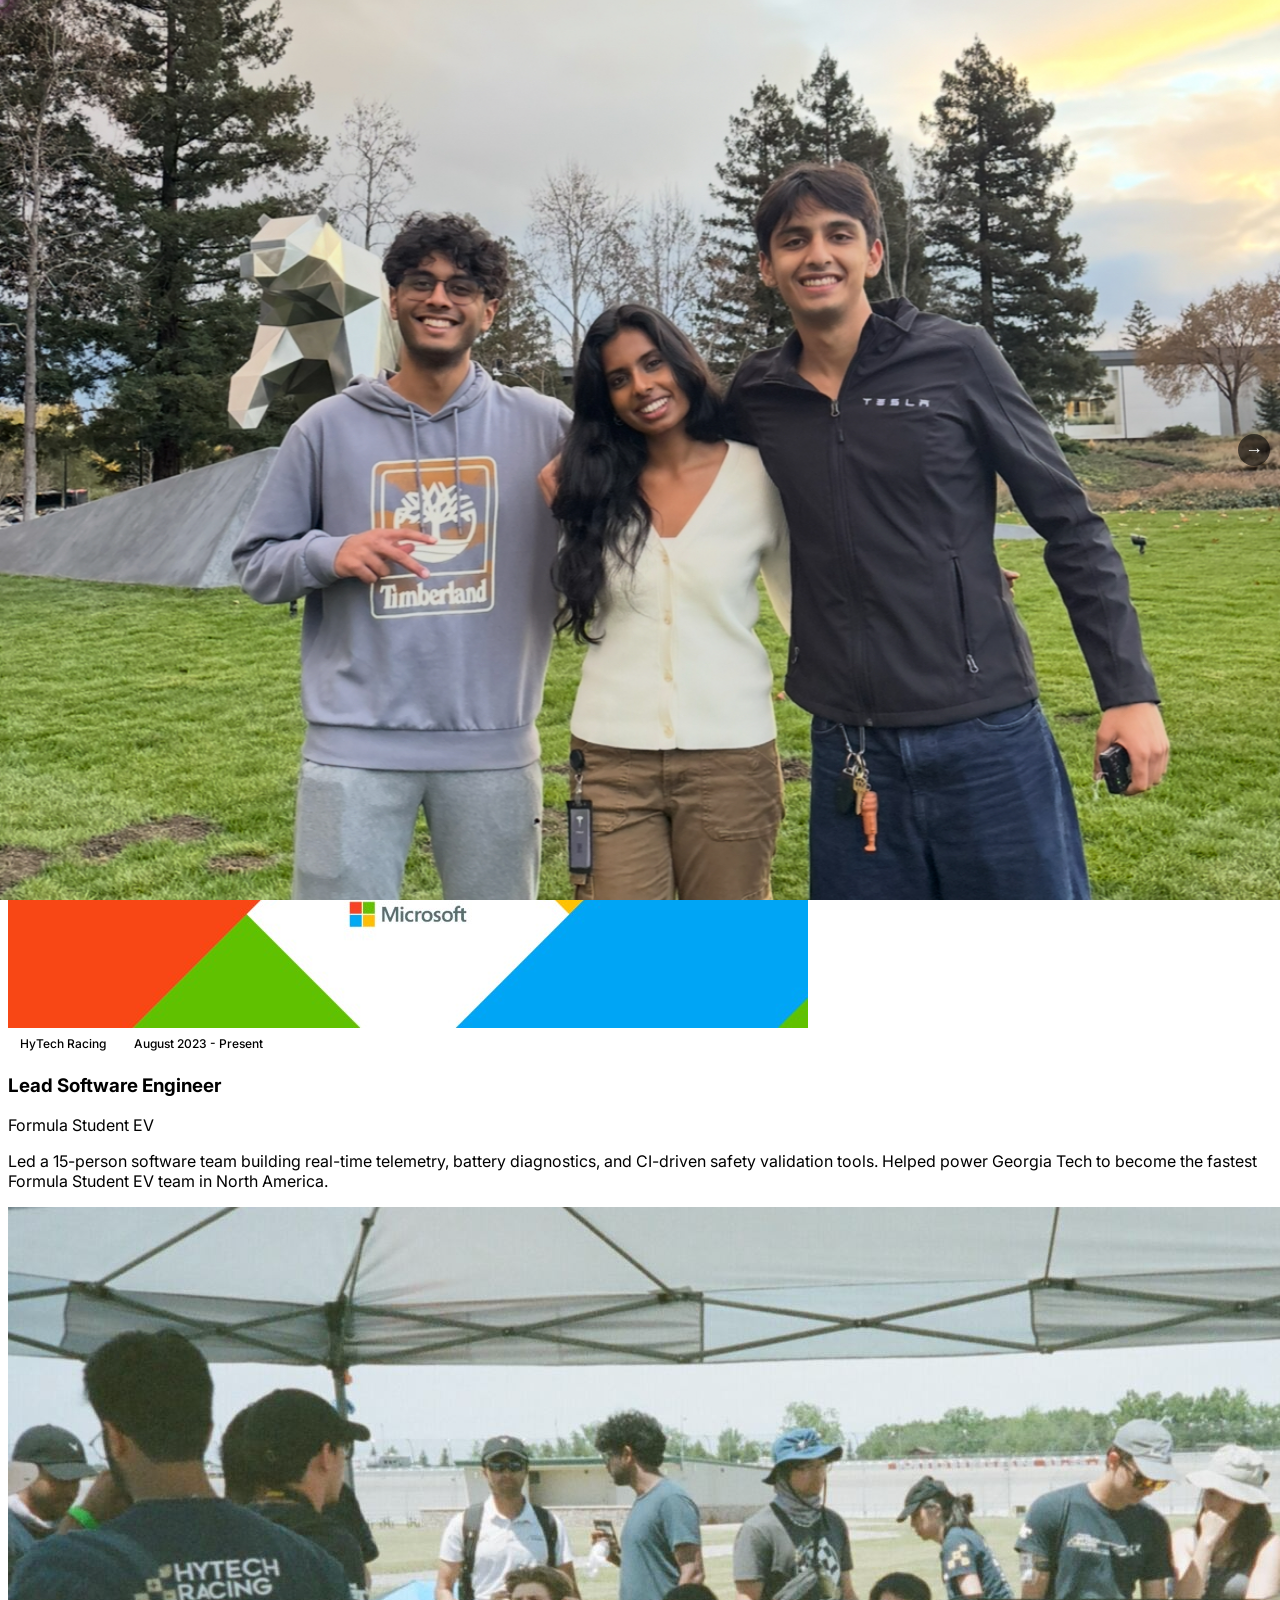
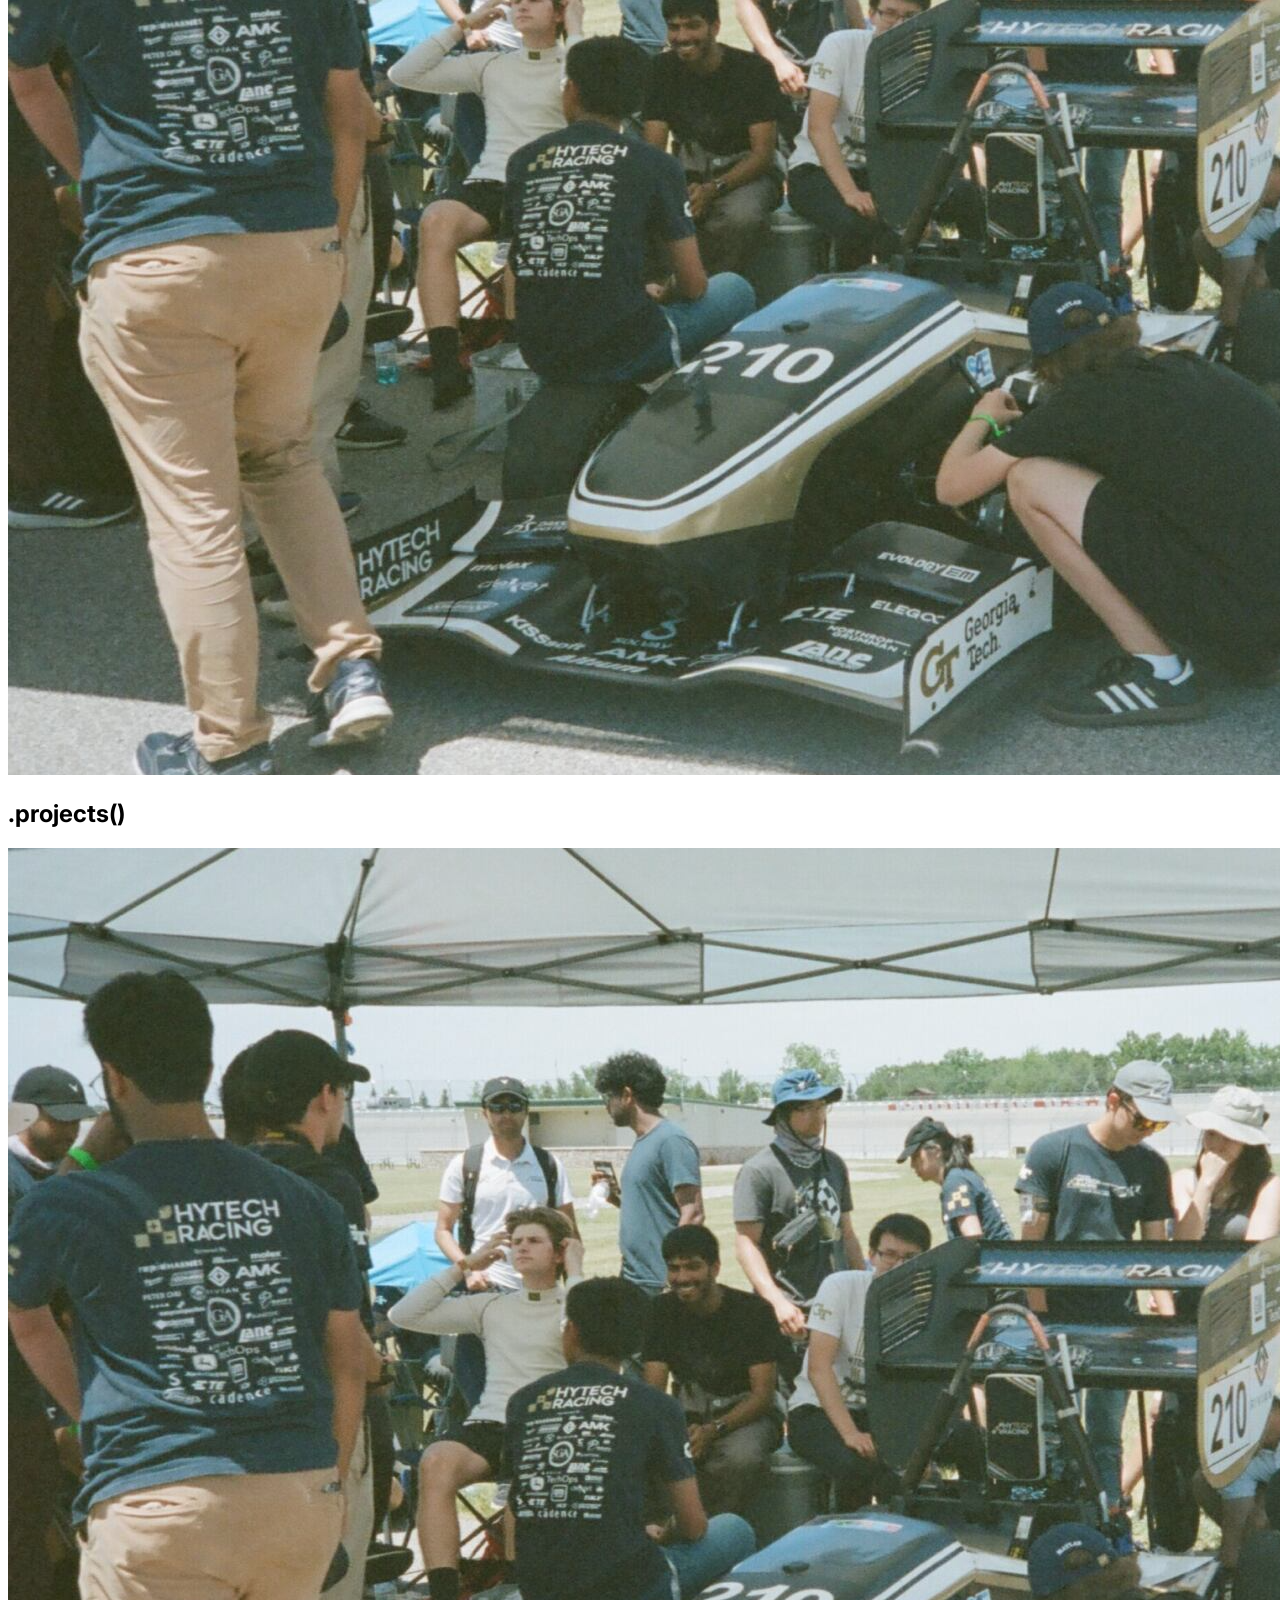
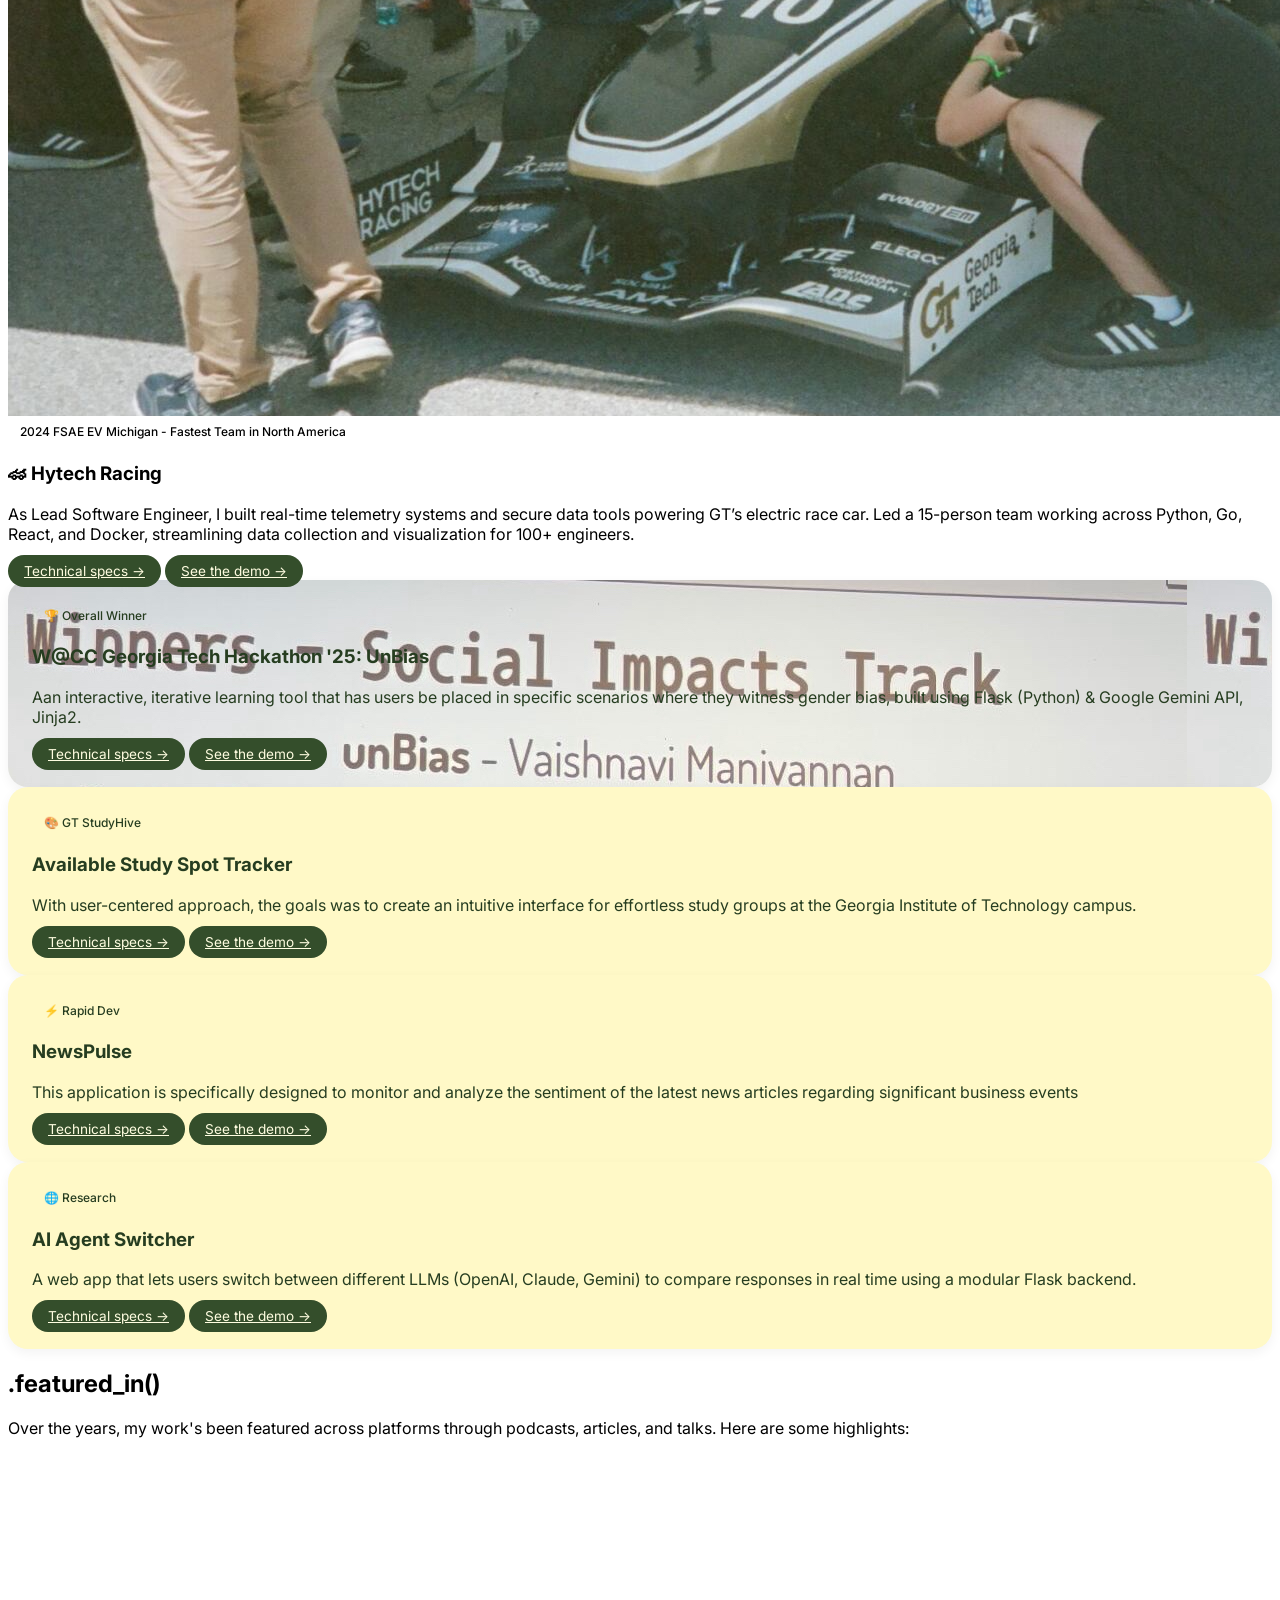
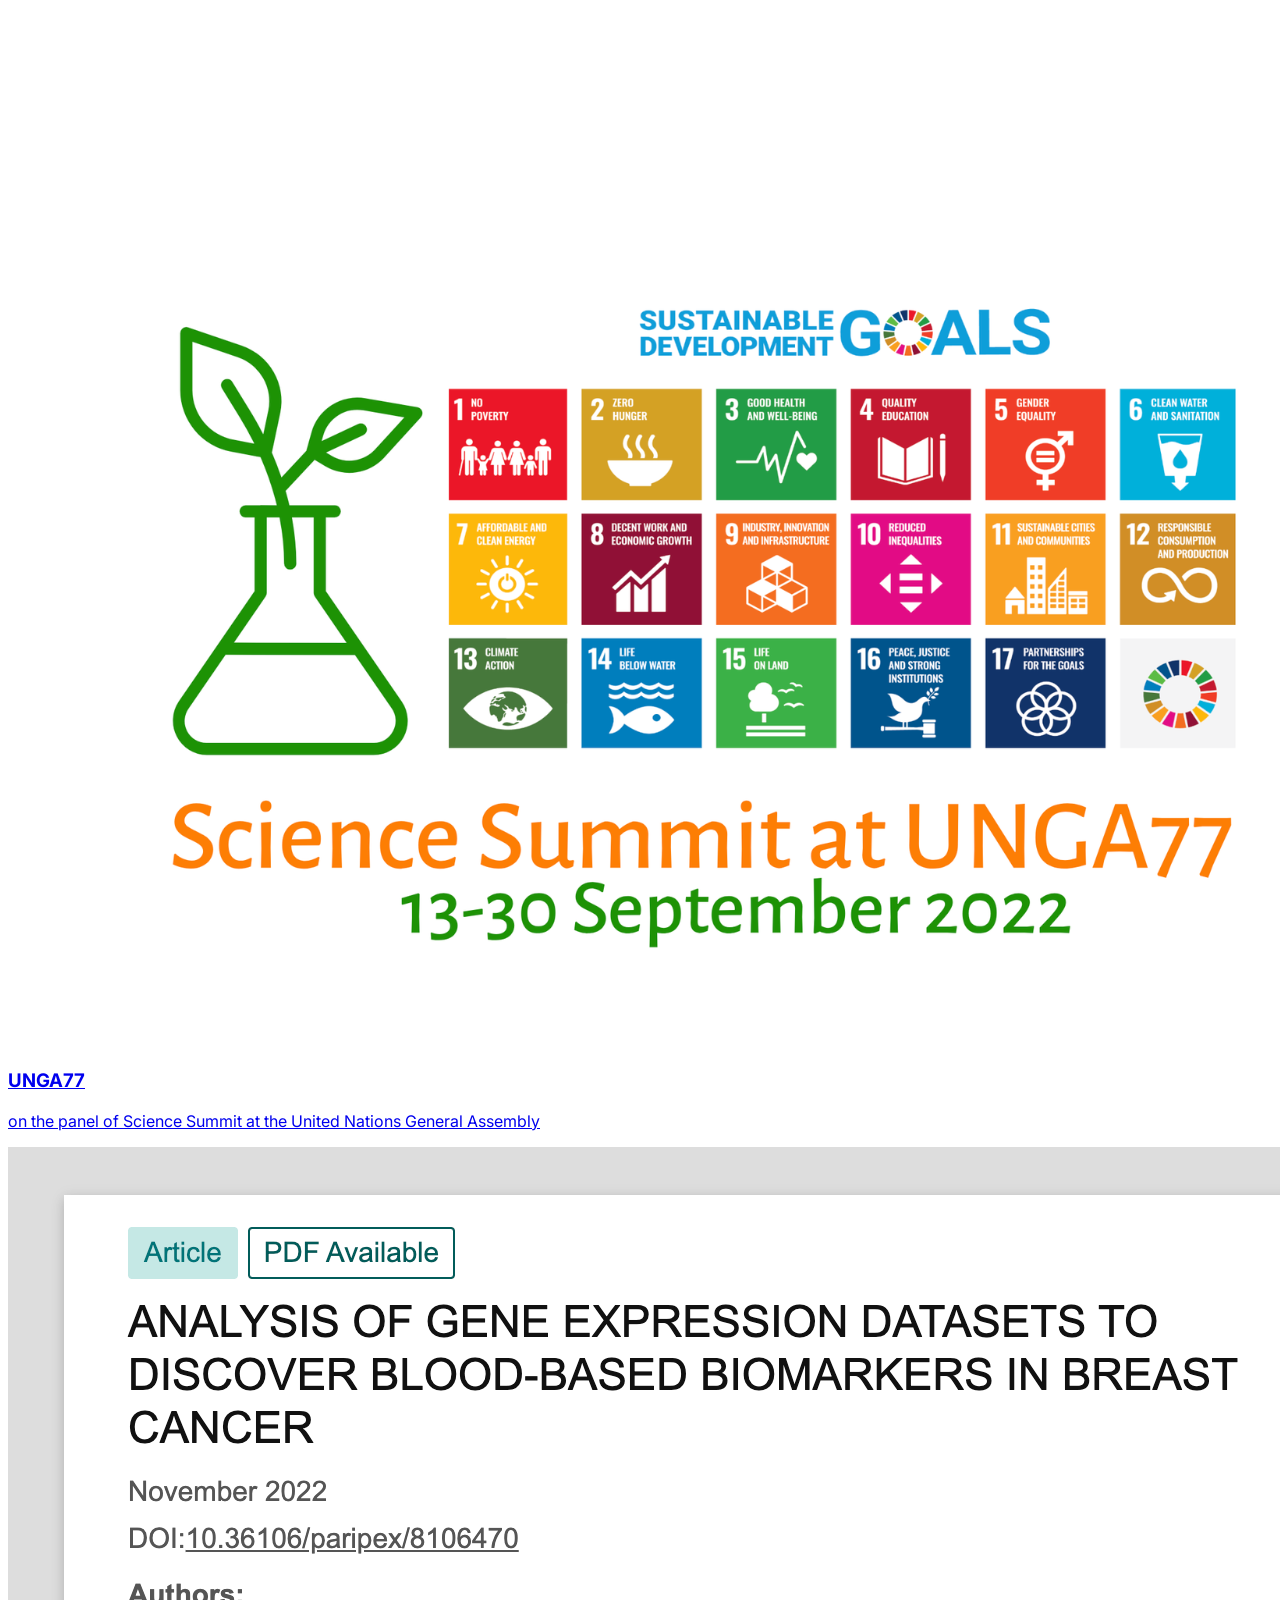
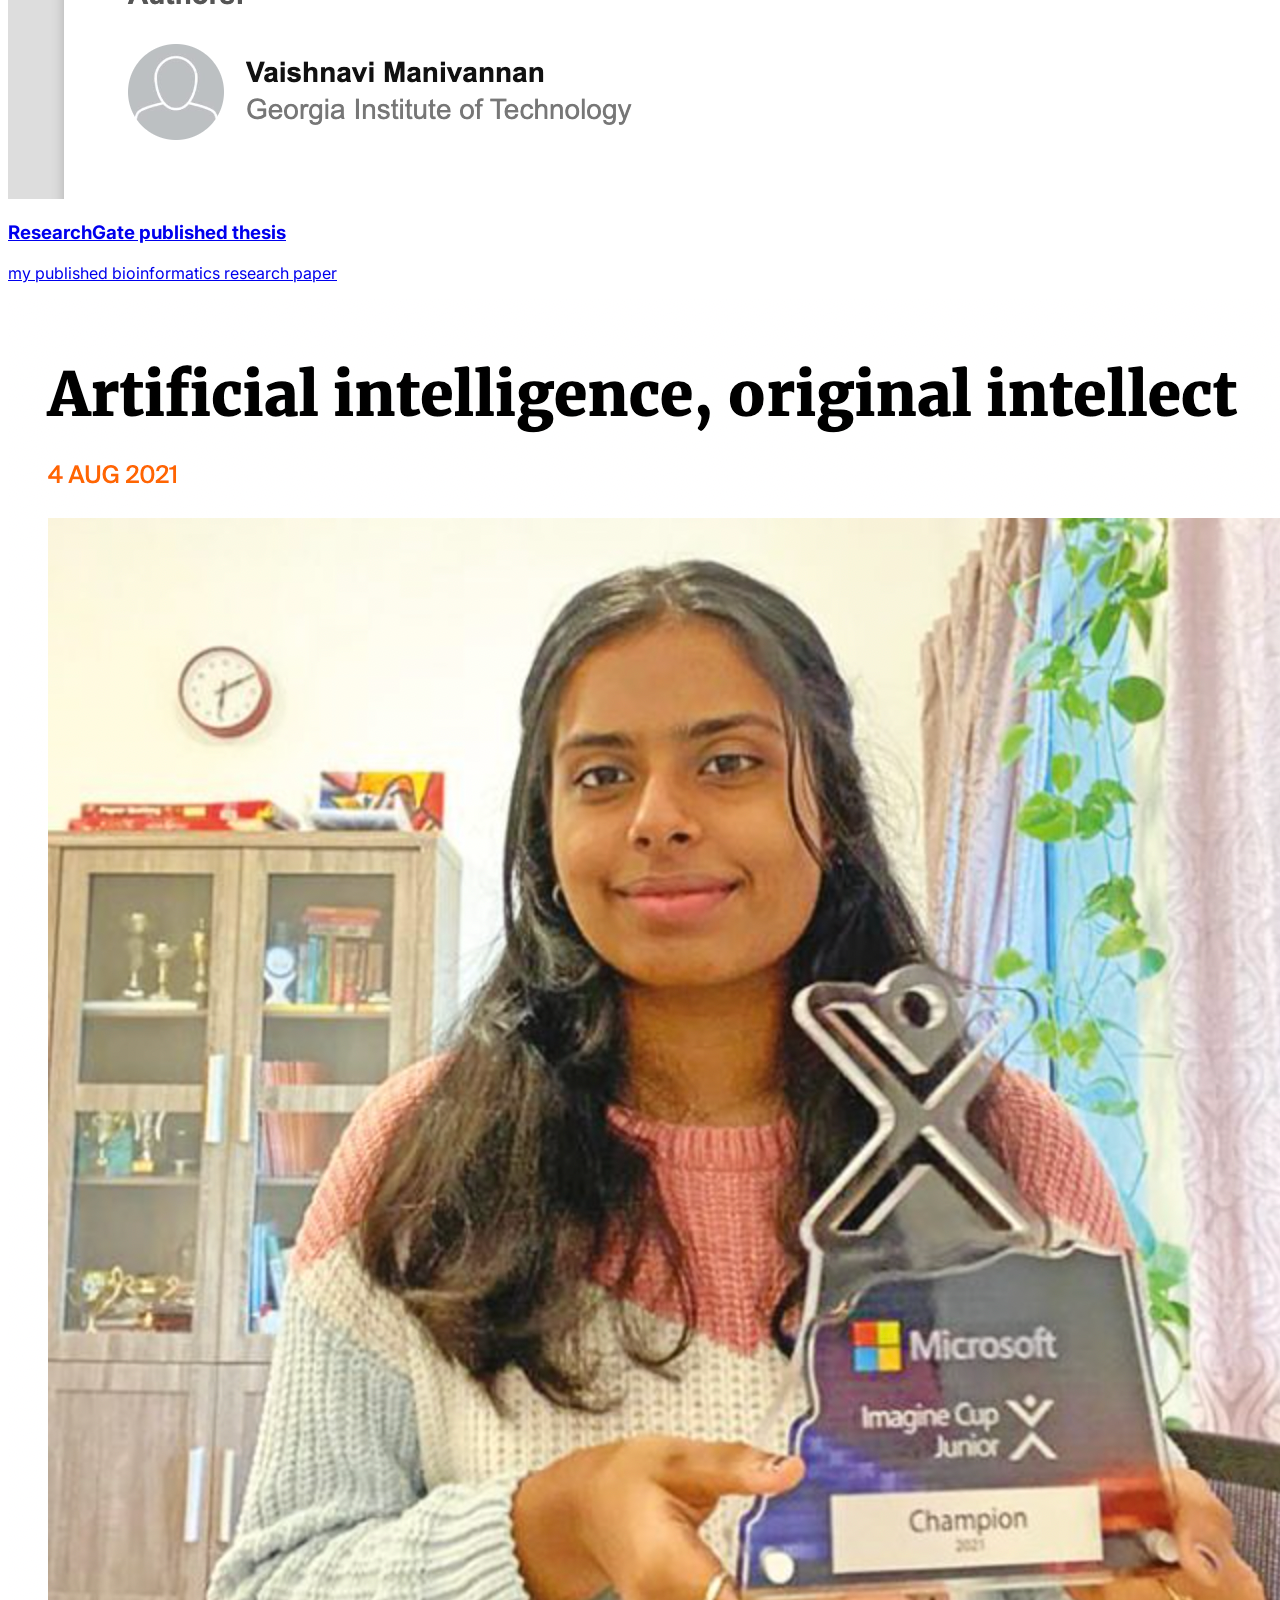
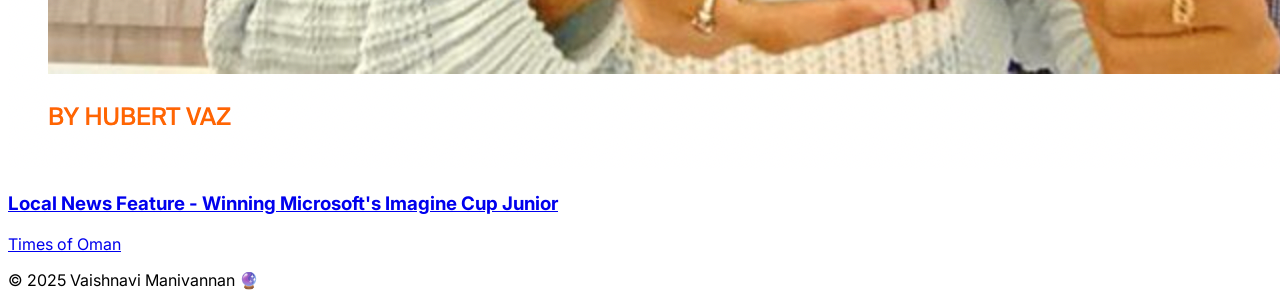
==== commit 4f9abfd6: "Refresh portfolio layout and experiences" ====
--- a/index.html
+++ b/index.html
@@ -5,12 +5,35 @@
   <title>Vaishnavi — Portfolio</title>
   <meta name="viewport" content="width=device-width, initial-scale=1.0">
   <script src="https://cdn.tailwindcss.com"></script>
+  <script>
+    tailwind.config = {
+      darkMode: 'class'
+    };
+  </script>
   <link href="https://fonts.googleapis.com/css2?family=Inter&display=swap" rel="stylesheet">
   <link rel="stylesheet" href="style.css">
   <style>
     body {
       font-family: 'Inter', sans-serif;
       transition: background-color 0.3s, color 0.3s;
+    }
+
+    .theme-toggle {
+      display: grid;
+      width: 2.75rem;
+      height: 2.75rem;
+      place-items: center;
+      border-radius: 9999px;
+      background: #344e2b;
+      color: white;
+      font-size: 1.5rem;
+      line-height: 1;
+      transition: background-color 0.2s ease, transform 0.2s ease;
+    }
+
+    .theme-toggle:hover {
+      background: #263d20;
+      transform: scale(1.06);
     }
 
     @keyframes wiggle {
@@ -43,61 +66,74 @@
 </script>
 
 
-<body class="bg-white dark:bg-[#181818] text-black dark:text-white transition-colors duration-300">
+<body class="bg-[#fffde1] dark:bg-[#182118] text-[#263d20] dark:text-[#fffde1] transition-colors duration-300">
 
   <!-- Navigation Bar -->
-  <nav class="sticky top-0 z-50 bg-white/80 dark:bg-[#181818]/80 backdrop-blur-md shadow-sm">
+  <nav class="sticky top-0 z-50 bg-[#fffde1]/90 dark:bg-[#182118]/90 backdrop-blur-md shadow-sm">
     <div class="max-w-6xl mx-auto flex items-center justify-between px-6 py-4">
       <div class="flex space-x-6 font-medium text-sm">
         <a href="#home" class="hover:text-blue-500 transition">Home</a>
+        <a href="#experiences" class="hover:text-blue-500 transition">Experiences</a>
         <a href="#projects" class="hover:text-blue-500 transition">Featured Projects</a>
         <a href="#featured" class="hover:text-blue-500 transition">Featured In</a>
       </div>
-      <button onclick="toggleMode()" class="px-3 py-1 text-sm rounded-full border border-gray-300 dark:border-white">
-        🌞 / 🌙
+      <button id="theme-toggle" type="button" onclick="toggleMode()" class="theme-toggle" aria-label="Switch to dark mode" title="Switch to dark mode">
+        <svg viewBox="0 0 24 24" width="25" height="25" aria-hidden="true"><path fill="currentColor" d="M20.7 15.2A8.5 8.5 0 0 1 8.8 3.3 9 9 0 1 0 20.7 15.2Z"/></svg>
       </button>
     </div>
   </nav>
 
   <!-- Hero Section -->
-  <section class="px-6 md:px-20 py-20 bg-white dark:bg-[#181818] transition-colors duration-300">
+  <section id="home" class="min-h-[calc(100vh-76px)] flex items-center px-6 md:px-20 py-20 bg-[#fffde1] dark:bg-[#182118] transition-colors duration-300">
     <div class="max-w-6xl mx-auto flex flex-col md:flex-row items-center justify-between">
       <!-- Left (Text) -->
-      <div class="ml-[90px] text-left">
+      <div class="md:ml-[90px] text-left md:w-3/5">
         <p class="text-xl md:text-2xl font-medium mb-2 text-black dark:text-gray-200">
           hey <span class="inline-block animate-wiggle">👋</span> my name is
         </p>
-        <h1 class="text-4xl md:text-6xl font-bold italic text-[#fffeb8] font-serif">
-          vaishnavi 
+        <h1 class="text-5xl md:text-7xl font-bold italic leading-[0.95] text-[#344e2b] dark:text-[#fff4a8] font-serif">
+          <span class="block">Vaishnavi</span>
+          <span class="block ml-8 md:ml-16">Manivannan</span>
         </h1>
-        <p class="mt-4 max-w-xl text-sm text-gray-700 dark:text-gray-300">
+        <p class="mt-6 max-w-xl text-base text-gray-700 dark:text-gray-300">
           i study computer science and industrial design student @ Georgia Tech, building tech that blends code, creativity, and care — especially in AI, design, and accessibility.
         </p>
 
         <!-- Buttons Row -->
         <div class="mt-6 flex flex-wrap gap-3 justify-center md:justify-start">
-          <a href="https://www.linkedin.com/in/vmanivannan/" class="bop text-sm font-medium px-5 py-2 rounded-full bg-blue-500 text-white hover:bg-blue-600 transition">Let's connect →</a>
-          <a href="https://github.com/vaaishnavi" target="_blank" class="text-sm font-medium px-5 py-2 rounded-full bg-[#b8c7bd] text-white hover:opacity-90 transition">Github</a>
-          <a href="/VM.pdf" target="_blank" class="text-sm font-medium px-5 py-2 rounded-full bg-[#d4d88b] text-white hover:opacity-90 transition">Resume</a>
+          <a href="https://www.linkedin.com/in/vmanivannan/" class="bop text-sm font-medium px-5 py-2 rounded-full bg-[#287f79] text-white hover:bg-[#1f6964] transition">Let's connect →</a>
+          <a href="https://github.com/vaaishnavi" target="_blank" class="text-sm font-medium px-5 py-2 rounded-full bg-[#344e2b] text-white hover:bg-[#263d20] transition">Github</a>
+          <a href="/VM.pdf" target="_blank" class="text-sm font-medium px-5 py-2 rounded-full bg-[#718355] text-white hover:bg-[#5d7045] transition">Resume</a>
         </div>
       </div>
 
       <!-- Right (Image) -->
-      <div class="mt-10 md:mt-0 md:ml-10">
-        <img src="headshot.png" alt="Vaishnavi photo" class="w-64 md:w-80 shadow-lg rounded-lg" style="position: relative; left: -100px;" />
-        <img src="hibiscus.png" alt="Flower" class="background-image" style="position: absolute; top: 455px; left: 50px; width: 380px; height: 450px; z-index: 0; opacity: 0.5;">
-        <img src="yellow-hibiscus.png" alt="Flower" class="background-image" style="position: absolute; top: 480px; left: 1000px; width: 450px; height: 450px; z-index: 0; opacity: 0.5;">
+      <div class="mt-10 md:mt-0 md:ml-20 md:mr-4 flex-shrink-0">
+        <img src="headshot.png" alt="Vaishnavi photo" class="w-64 h-64 md:w-80 md:h-80 object-cover shadow-lg rounded-lg" />
       </div>
     </div>
   </section>
 
     <!-- Experiences -->
-  <section class="py-20 px-4 bg-white dark:bg-[#181818] transition-colors duration-300" id="experiences">
+  <section class="py-20 px-4 bg-[#fffde1] dark:bg-[#182118] transition-colors duration-300" id="experiences">
     <h2 class="text-3xl text-center font-semibold mb-12 text-black dark:text-white">
       .experiences()
     </h2>
 
     <div class="max-w-6xl mx-auto space-y-12">
+
+      <!-- Amazon Experience -->
+      <div class="flex flex-col md:flex-row items-center gap-8 border border-[#9aaa72] dark:border-[#d4d88b] rounded-xl p-6 shadow-sm bg-[#fff9c7]/60 dark:bg-[#223022]">
+        <div class="w-full text-[#263d20] dark:text-white">
+          <span class="badge bg-[#f3c45b] text-[#263d20]">Amazon</span>
+          <span class="badge bg-[#f3c45b] text-[#263d20]">May 2026 - August 2026</span>
+          <h3 class="text-2xl font-bold mt-3">Software Development Engineer Intern</h3>
+          <p class="text-sm text-[#526347] dark:text-gray-300 mt-1">Sunnyvale, CA</p>
+          <p class="mt-4 text-sm leading-relaxed">
+            Built an internal MCP server that securely unified enterprise APIs for LLM access, plus a Java and Spring Boot service that streamlined data across multiple systems.
+          </p>
+        </div>
+      </div>
 
       <!-- Experience 1 (Image Right) -->
       <div class="flex flex-col md:flex-row items-center gap-8 border border-gray-200 dark:border-gray-700 rounded-xl p-6 shadow-sm">
@@ -116,9 +152,8 @@
 
         <div class="md:w-1/3 relative h-48 rounded-lg overflow-hidden group">
 
-          <img src="tesla1.jpg" class="tesla-slide active" alt="Tesla 1">
+          <img src="tesla3.jpg" class="tesla-slide active" alt="Tesla 3">
           <img src="tesla2.jpg" class="tesla-slide" alt="Tesla 2">
-          <img src="tesla3.jpg" class="tesla-slide" alt="Tesla 3">
         
           <!-- Right Arrow -->
           <button class="tesla-arrow" aria-label="Next image">
@@ -172,7 +207,7 @@
 
 
   <!-- Projects -->
-  <section class="py-20 px-4 bg-white dark:bg-[#181818] transition-colors duration-300" id = "projects">
+  <section class="py-20 px-4 bg-[#fffde1] dark:bg-[#182118] transition-colors duration-300" id = "projects">
     <h2 class="text-3xl text-center font-semibold mb-10 text-black dark:text-white">.projects()</h2>
 
     <div class="grid md:grid-cols-2 gap-8 max-w-5xl mx-auto">
@@ -196,7 +231,7 @@
     </div>
       
       <!-- Project 2 -->
-      <div class="project-card" relative bg-contain bg-center bg-no-repeat text-black p-6 rounded-xl shadow-md" style="background-image: url('unbias.jpg');">
+      <div class="project-card bg-contain bg-center bg-no-repeat text-black p-6 rounded-xl shadow-md" style="background-image: url('unbias.jpg');">
       <div class="backdrop-blur-sm bg-white/80 p-4 rounded-lg">
         <span class="badge bg-green-400">🏆 Overall Winner</span>
         <h3 class="text-xl font-bold mt-4">W@CC Georgia Tech Hackathon '25: UnBias</h3>
@@ -244,7 +279,7 @@
   </section>
   
   <!-- Featured In Section -->
-  <section class="py-20 px-4 bg-white dark:bg-[#181818] transition-colors duration-300" id = "featured">
+  <section class="py-20 px-4 bg-[#fffde1] dark:bg-[#182118] transition-colors duration-300" id = "featured">
     <h2 class="text-3xl text-center font-semibold mb-10 text-black dark:text-white">.featured_in()</h2>
   
     <p class="max-w-3xl mx-auto text-center text-gray-700 dark:text-gray-300 mb-10">
@@ -302,9 +337,25 @@
   </footer>
 
   <script>
+    const themeToggle = document.getElementById('theme-toggle');
+
+    function updateThemeButton() {
+      const isDark = document.documentElement.classList.contains('dark');
+      const label = isDark ? 'Switch to light mode' : 'Switch to dark mode';
+      themeToggle.innerHTML = isDark
+        ? '<svg viewBox="0 0 24 24" width="25" height="25" aria-hidden="true"><path fill="currentColor" d="M12 7a5 5 0 1 0 0 10 5 5 0 0 0 0-10Zm0-5a1 1 0 0 1 1 1v2a1 1 0 1 1-2 0V3a1 1 0 0 1 1-1Zm0 17a1 1 0 0 1 1 1v2a1 1 0 1 1-2 0v-2a1 1 0 0 1 1-1ZM2 12a1 1 0 0 1 1-1h2a1 1 0 1 1 0 2H3a1 1 0 0 1-1-1Zm17 0a1 1 0 0 1 1-1h2a1 1 0 1 1 0 2h-2a1 1 0 0 1-1-1ZM4.9 4.9a1 1 0 0 1 1.4 0l1.4 1.4a1 1 0 0 1-1.4 1.4L4.9 6.3a1 1 0 0 1 0-1.4Zm11.4 11.4a1 1 0 0 1 1.4 0l1.4 1.4a1 1 0 0 1-1.4 1.4l-1.4-1.4a1 1 0 0 1 0-1.4ZM19.1 4.9a1 1 0 0 1 0 1.4l-1.4 1.4a1 1 0 0 1-1.4-1.4l1.4-1.4a1 1 0 0 1 1.4 0ZM7.7 16.3a1 1 0 0 1 0 1.4l-1.4 1.4a1 1 0 0 1-1.4-1.4l1.4-1.4a1 1 0 0 1 1.4 0Z"/></svg>'
+        : '<svg viewBox="0 0 24 24" width="25" height="25" aria-hidden="true"><path fill="currentColor" d="M20.7 15.2A8.5 8.5 0 0 1 8.8 3.3 9 9 0 1 0 20.7 15.2Z"/></svg>';
+      themeToggle.setAttribute('aria-label', label);
+      themeToggle.setAttribute('title', label);
+    }
+
     function toggleMode() {
       document.documentElement.classList.toggle("dark");
-    }
+      updateThemeButton();
+    }
+
+    document.documentElement.classList.remove('dark');
+    updateThemeButton();
   </script>
 </body>
 </html>
--- a/style.css
+++ b/style.css
@@ -1,6 +1,6 @@
 .project-card {
-    background-color: #ffffff;
-    color: #1a1a1a;
+    background-color: #fff9c7;
+    color: #263d20;
     padding: 1.5rem;
     border-radius: 1.25rem;
     box-shadow: 0 4px 12px rgba(0, 0, 0, 0.05);
@@ -8,8 +8,8 @@
   }
   
   html.dark .project-card {
-    background-color: #262626;
-    color: white;
+    background-color: #223022;
+    color: #fffde1;
   }
   
   .badge {
@@ -24,13 +24,13 @@
     font-size: 0.85rem;
     padding: 0.5rem 1rem;
     border-radius: 9999px;
-    background-color: #eee;
-    color: #333;
+    background-color: #344e2b;
+    color: #fffde1;
     transition: background 0.2s ease;
   }
   
   .tag-btn:hover {
-    background-color: #ddd;
+    background-color: #263d20;
   }
   
   @keyframes bop {
